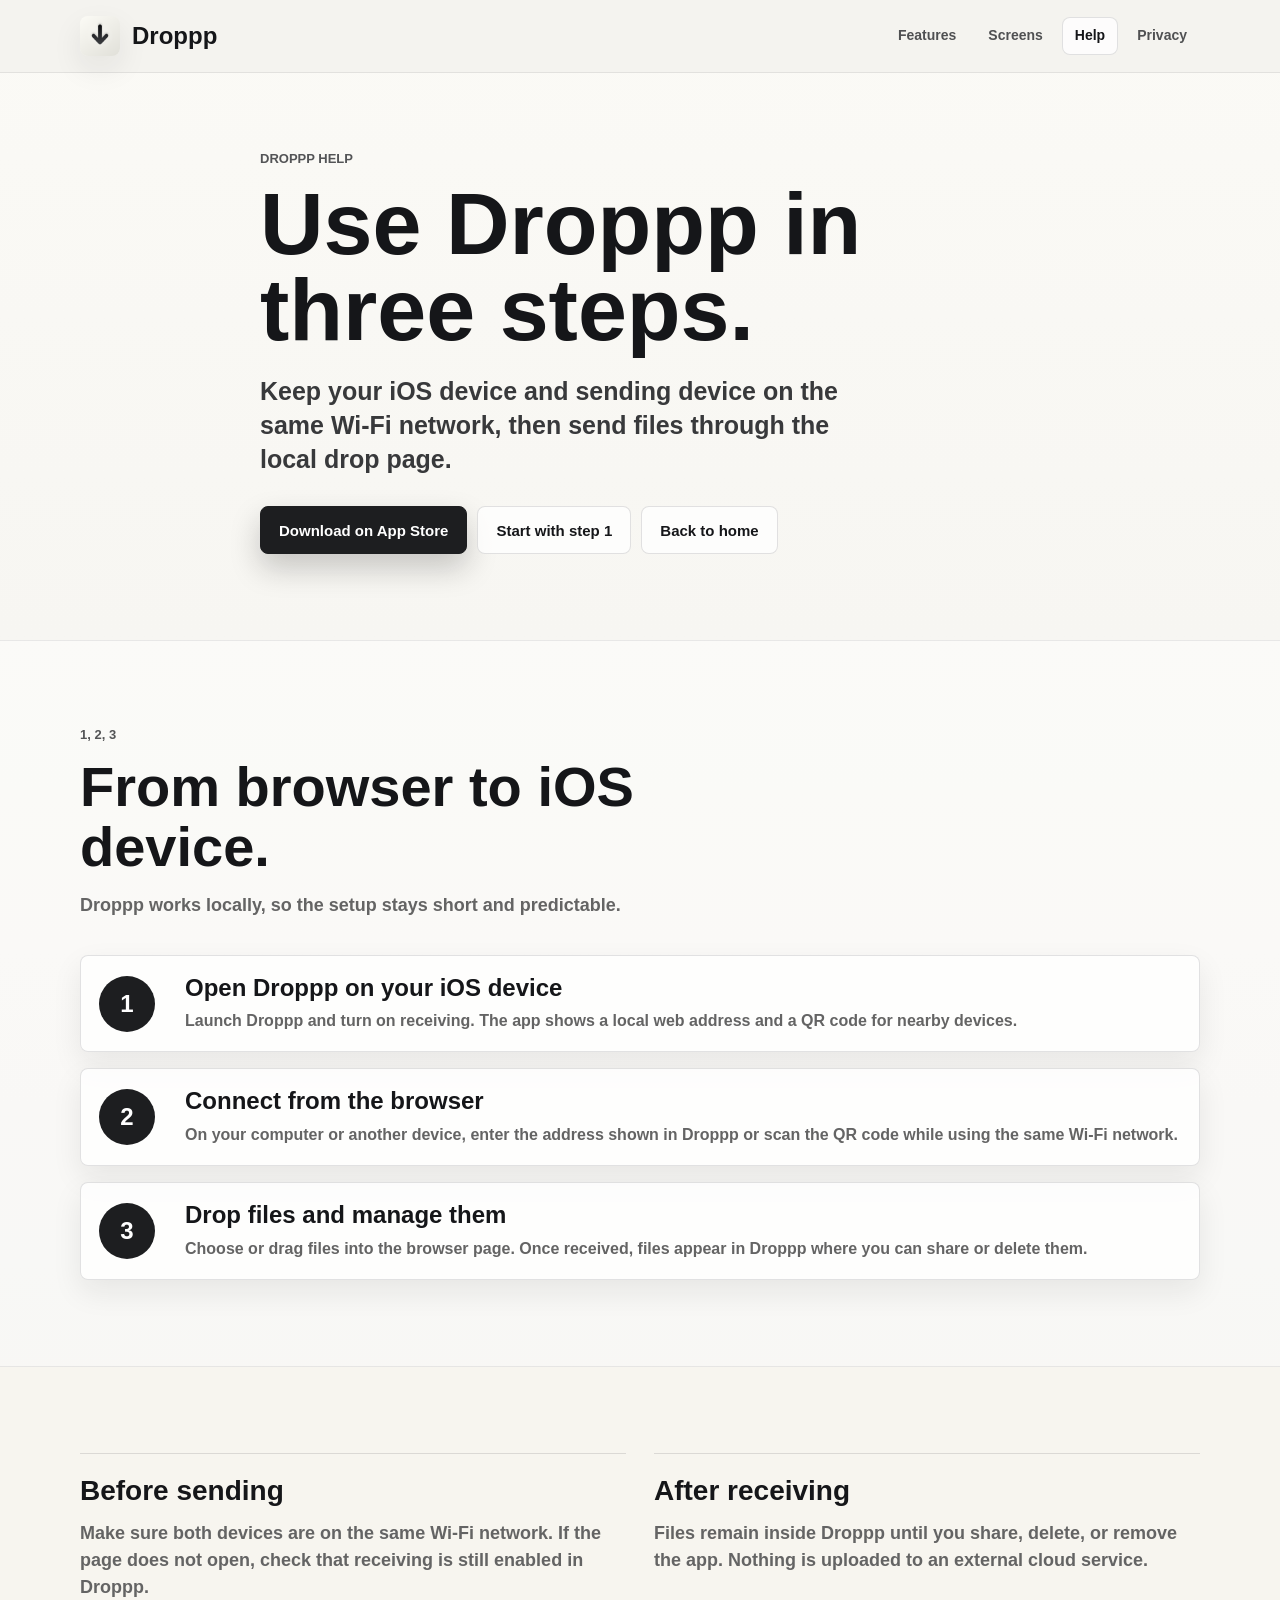
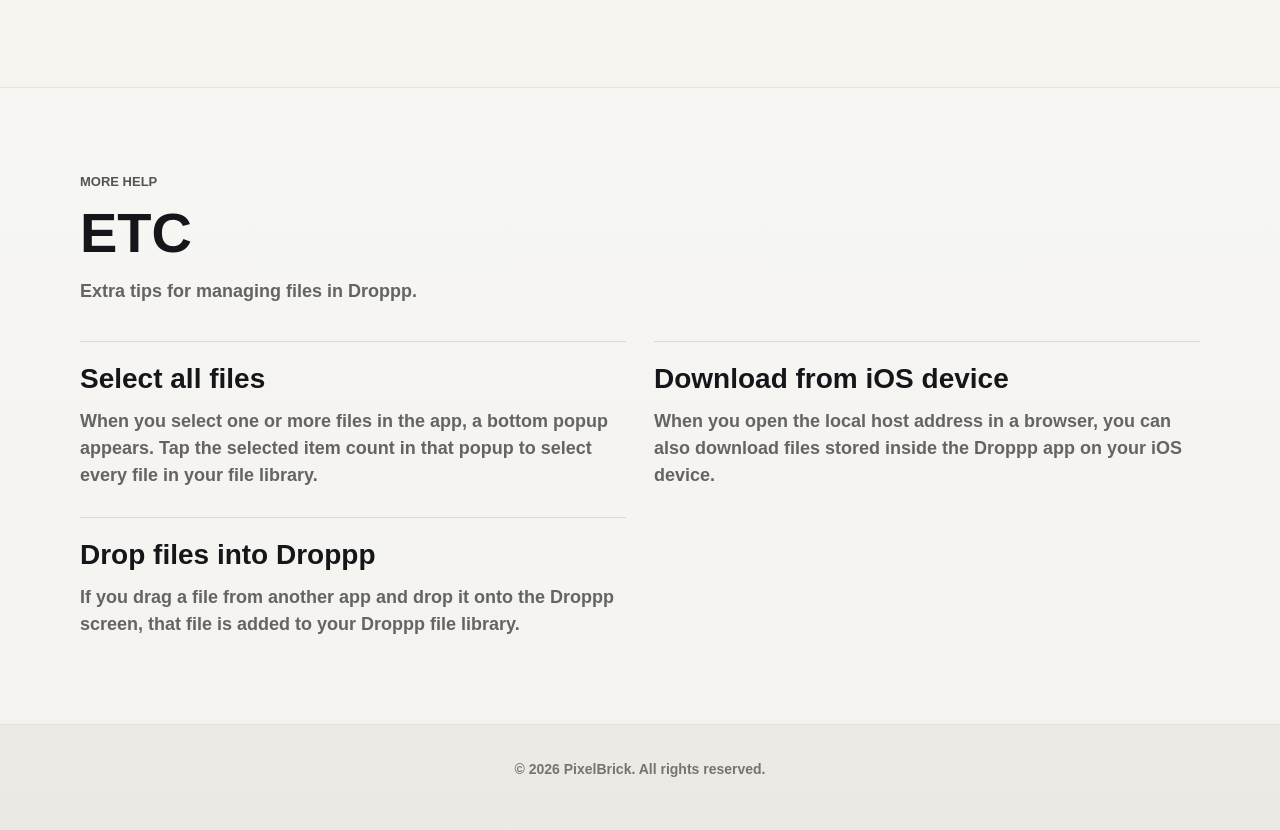
==== help.html @ 4c00733e "Add files via upload" ====
<!DOCTYPE html>
<html lang="en">
<head>
  <meta charset="UTF-8" />
  <meta name="viewport" content="width=device-width, initial-scale=1.0" />
  <title>Droppp Help - How It Works</title>
  <meta name="description" content="Learn how to use Droppp in three simple steps: open Droppp, connect on the same Wi-Fi, and drop files." />
  <link rel="icon" href="favicon.png" />
  <link rel="stylesheet" href="styles.css" />
</head>
<body>
  <header class="site-header">
    <nav class="container nav" aria-label="Primary navigation">
      <a class="brand" href="index.html" aria-label="Droppp home">
        <img src="app-icon.png" alt="" />
        <span>Droppp</span>
      </a>
      <button class="nav-toggle" type="button" aria-label="Toggle navigation" aria-expanded="false" aria-controls="primary-nav">
        <span></span>
        <span></span>
        <span></span>
      </button>
      <div class="navlinks" id="primary-nav">
        <a href="index.html#features">Features</a>
        <a href="index.html#screens">Screens</a>
        <a class="is-active" href="help.html">Help</a>
        <a href="privacy.html">Privacy</a>
      </div>
    </nav>
  </header>

  <main>
    <section class="help-hero section">
      <div class="container help-hero-grid">
        <div>
          <p class="kicker">Droppp help</p>
          <h1>Use Droppp in three steps.</h1>
          <p class="lead">Keep your iOS device and sending device on the same Wi-Fi network, then send files through the local drop page.</p>
          <div class="button-row">
            <a class="button button-primary" href="https://apps.apple.com/app/id6773982595" target="_blank" rel="noopener">Download on App Store</a>
            <a class="button button-secondary" href="#steps">Start with step 1</a>
            <a class="button button-secondary" href="index.html">Back to home</a>
          </div>
        </div>
      </div>
    </section>

    <section id="steps" class="section section-tint">
      <div class="container">
        <div class="section-header">
          <p class="eyebrow">1, 2, 3</p>
          <h2>From browser to iOS device.</h2>
          <p>Droppp works locally, so the setup stays short and predictable.</p>
        </div>

        <div class="step-grid">
          <article class="step-card">
            <div class="step-number">1</div>
            <div class="step-copy">
              <h3>Open Droppp on your iOS device</h3>
              <p>Launch Droppp and turn on receiving. The app shows a local web address and a QR code for nearby devices.</p>
            </div>
          </article>

          <article class="step-card">
            <div class="step-number">2</div>
            <div class="step-copy">
              <h3>Connect from the browser</h3>
              <p>On your computer or another device, enter the address shown in Droppp or scan the QR code while using the same Wi-Fi network.</p>
            </div>
          </article>

          <article class="step-card">
            <div class="step-number">3</div>
            <div class="step-copy">
              <h3>Drop files and manage them</h3>
              <p>Choose or drag files into the browser page. Once received, files appear in Droppp where you can share or delete them.</p>
            </div>
          </article>
        </div>
      </div>
    </section>

    <section class="section help-notes">
      <div class="container notes-grid">
        <article>
          <h2>Before sending</h2>
          <p>Make sure both devices are on the same Wi-Fi network. If the page does not open, check that receiving is still enabled in Droppp.</p>
        </article>
        <article>
          <h2>After receiving</h2>
          <p>Files remain inside Droppp until you share, delete, or remove the app. Nothing is uploaded to an external cloud service.</p>
        </article>
      </div>
    </section>

    <section class="section section-tint">
      <div class="container">
        <div class="section-header">
          <p class="eyebrow">More help</p>
          <h2>ETC</h2>
          <p>Extra tips for managing files in Droppp.</p>
        </div>

        <div class="notes-grid">
          <article>
            <h2>Select all files</h2>
            <p>When you select one or more files in the app, a bottom popup appears. Tap the selected item count in that popup to select every file in your file library.</p>
          </article>
          <article>
            <h2>Download from iOS device</h2>
            <p>When you open the local host address in a browser, you can also download files stored inside the Droppp app on your iOS device.</p>
          </article>
          <article>
            <h2>Drop files into Droppp</h2>
            <p>If you drag a file from another app and drop it onto the Droppp screen, that file is added to your Droppp file library.</p>
          </article>
        </div>
      </div>
    </section>
  </main>

  <footer class="site-footer">
    <div class="container">
      &copy; 2026 PixelBrick. All rights reserved.
    </div>
  </footer>
  <script src="nav.js"></script>
</body>
</html>
---- styles.css ----
:root {
  --bg: #f3f2ee;
  --bg-deep: #ebe9e3;
  --ink: #151619;
  --muted: #646464;
  --soft: #ddd9cf;
  --surface: rgba(255, 255, 255, .78);
  --surface-strong: #fffefa;
  --line: rgba(21, 22, 25, .12);
  --shadow: 0 20px 54px rgba(21, 22, 25, .12);
  --shadow-soft: 0 12px 30px rgba(21, 22, 25, .08);
  --dark: #1d1e20;
}

* {
  box-sizing: border-box;
}

html {
  scroll-behavior: smooth;
  -webkit-text-size-adjust: 100%;
}

body {
  margin: 0;
  color: var(--ink);
  background: linear-gradient(180deg, #fbfaf6 0%, var(--bg) 52%, var(--bg-deep) 100%);
  font-family: -apple-system, BlinkMacSystemFont, "SF Pro Display", "Segoe UI", sans-serif;
  line-height: 1.5;
  letter-spacing: 0;
  overflow-x: hidden;
}

img {
  max-width: 100%;
}

a {
  color: inherit;
  text-decoration: none;
}

h1,
h2,
h3,
p,
a {
  overflow-wrap: break-word;
  letter-spacing: 0;
}

.container {
  width: min(1120px, calc(100% - 40px));
  margin: 0 auto;
}

.site-header {
  position: sticky;
  top: 0;
  z-index: 20;
  border-bottom: 1px solid rgba(21, 22, 25, .08);
  background: rgba(243, 242, 238, .92);
  backdrop-filter: blur(18px);
}

.nav {
  display: flex;
  min-height: 72px;
  align-items: center;
  justify-content: space-between;
  flex-wrap: wrap;
  gap: 16px;
  padding: 12px 0;
}

.brand {
  display: inline-flex;
  align-items: center;
  gap: 12px;
  flex: 0 0 auto;
  font-size: 24px;
  font-weight: 900;
  line-height: 1;
  white-space: nowrap;
}

.brand img {
  width: 40px;
  height: 40px;
  border-radius: 8px;
  box-shadow: var(--shadow-soft);
}

.navlinks {
  display: flex;
  flex-wrap: wrap;
  justify-content: flex-end;
  gap: 6px;
}

.nav-toggle {
  display: none;
  width: 42px;
  height: 42px;
  align-items: center;
  justify-content: center;
  flex-direction: column;
  gap: 5px;
  border: 1px solid var(--line);
  border-radius: 8px;
  background: rgba(255, 255, 255, .82);
  color: var(--ink);
  cursor: pointer;
}

.nav-toggle span {
  display: block;
  width: 18px;
  height: 2px;
  border-radius: 999px;
  background: currentColor;
}

.navlinks a {
  display: inline-flex;
  min-height: 38px;
  align-items: center;
  justify-content: center;
  border: 1px solid transparent;
  border-radius: 8px;
  padding: 0 12px;
  color: #4f5052;
  font-size: 14px;
  font-weight: 750;
  line-height: 1.1;
}

.navlinks a:hover,
.navlinks a:focus-visible,
.navlinks a.is-active {
  border-color: var(--line);
  background: rgba(255, 255, 255, .82);
  color: var(--ink);
  outline: none;
}

.hero-panel {
  position: relative;
  overflow: hidden;
  border-bottom: 1px solid rgba(21, 22, 25, .08);
  background: #f7f5ef;
}

.hero-grid {
  display: grid;
  grid-template-columns: minmax(0, .98fr) minmax(320px, 1.02fr);
  min-height: min(760px, calc(100svh - 72px));
  align-items: center;
  gap: 52px;
  padding: 76px 0 88px;
}

.hero-media {
  margin: 0;
  overflow: hidden;
  border-radius: 24px;
}

.hero-media img {
  display: block;
  width: auto;
  max-width: 100%;
  height: auto;
  max-height: min(620px, 72svh);
  border-radius: 24px;
  object-fit: contain;
}

.hero-content {
  width: 100%;
}

.kicker,
.eyebrow {
  margin: 0 0 14px;
  color: #535456;
  font-size: 13px;
  font-weight: 850;
  line-height: 1.2;
  text-transform: uppercase;
}

.hero-content h1,
.page-title h1,
.help-hero h1 {
  margin: 0;
  font-size: clamp(46px, 7vw, 88px);
  font-weight: 900;
  line-height: .98;
}

.lead {
  max-width: 600px;
  margin: 22px 0 0;
  color: #38393b;
  font-size: clamp(19px, 2.2vw, 25px);
  font-weight: 650;
  line-height: 1.35;
}

.button-row {
  display: flex;
  flex-wrap: wrap;
  align-items: center;
  gap: 10px;
  margin-top: 30px;
}

.button {
  display: inline-flex;
  min-height: 48px;
  max-width: 100%;
  align-items: center;
  justify-content: center;
  border: 1px solid var(--line);
  border-radius: 8px;
  padding: 12px 18px;
  font-size: 15px;
  font-weight: 850;
  line-height: 1.15;
  text-align: center;
  transition: transform .16s ease, box-shadow .16s ease, background .16s ease;
}

.button:hover,
.button:focus-visible {
  transform: translateY(-1px);
  outline: none;
}

.button-primary {
  border-color: var(--dark);
  background: var(--dark);
  color: #fff;
  box-shadow: 0 14px 30px rgba(21, 22, 25, .22);
}

.button-secondary {
  background: rgba(255, 255, 255, .74);
  color: var(--ink);
}

.button-light {
  border-color: #fff;
  background: #fff;
  color: var(--ink);
}

.button-dark-outline {
  border-color: rgba(255, 255, 255, .28);
  background: transparent;
  color: #fff;
}

.section {
  padding: 86px 0;
}

.section-tint {
  border-top: 1px solid rgba(21, 22, 25, .08);
  border-bottom: 1px solid rgba(21, 22, 25, .08);
  background: rgba(255, 255, 255, .42);
}

.section-header {
  max-width: 720px;
  margin: 0 0 36px;
}

.section-header h2,
.cta-content h2,
.notes-grid h2,
.legal-copy h2 {
  margin: 0;
  font-weight: 900;
  line-height: 1.08;
}

.section-header h2,
.cta-content h2 {
  font-size: clamp(32px, 5vw, 56px);
}

.section-header p:not(.eyebrow),
.cta-content p,
.notes-grid p {
  margin: 14px 0 0;
  color: var(--muted);
  font-size: 18px;
  font-weight: 560;
  line-height: 1.5;
}

.feature-grid {
  display: grid;
  grid-template-columns: repeat(3, minmax(0, 1fr));
  gap: 14px;
}

.feature-card {
  min-height: 222px;
  border: 1px solid var(--line);
  border-radius: 8px;
  padding: 24px;
  background: var(--surface);
  box-shadow: var(--shadow-soft);
}

.feature-mark {
  display: inline-flex;
  min-width: 42px;
  height: 36px;
  align-items: center;
  justify-content: center;
  border-radius: 8px;
  background: var(--dark);
  color: #fff;
  font-size: 13px;
  font-weight: 850;
}

.feature-card h3 {
  margin: 22px 0 8px;
  font-size: 22px;
  font-weight: 880;
  line-height: 1.16;
}

.feature-card p {
  margin: 0;
  color: var(--muted);
  font-size: 16px;
  font-weight: 560;
}

.screen-grid {
  display: grid;
  grid-template-columns: minmax(0, 1.12fr) minmax(240px, .88fr);
  gap: 14px;
}

.screen-frame {
  display: flex;
  min-height: 0;
  margin: 0;
  overflow: hidden;
  border: 1px solid var(--line);
  border-radius: 8px;
  background: var(--surface-strong);
  box-shadow: var(--shadow-soft);
}

.screen-frame-large {
  grid-row: span 2;
}

.screen-frame img {
  display: block;
  width: 100%;
  height: auto;
  max-height: 440px;
  object-fit: contain;
  background: var(--surface-strong);
}

.screen-frame-large img {
  max-height: 900px;
}

.cta-band {
  background: var(--dark);
  color: #fff;
}

.cta-content {
  display: grid;
  grid-template-columns: minmax(0, 1fr) auto;
  align-items: center;
  gap: 28px;
}

.cta-content .eyebrow,
.cta-content p {
  color: rgba(255, 255, 255, .72);
}

.cta-content p {
  max-width: 680px;
}

.cta-actions {
  justify-content: flex-end;
  margin-top: 0;
}

.site-footer {
  padding: 34px 0 50px;
  color: #747474;
  font-size: 14px;
  font-weight: 700;
  text-align: center;
}

.page-main {
  padding-bottom: 78px;
}

.page-title {
  padding: 72px 0 28px;
}

.page-title h1 {
  max-width: 800px;
}

.page-title p:not(.kicker) {
  max-width: 680px;
  margin: 18px 0 0;
  color: var(--muted);
  font-size: 19px;
  font-weight: 650;
}

.legal-copy {
  width: min(860px, calc(100% - 40px));
  border: 1px solid var(--line);
  border-radius: 8px;
  padding: 42px;
  background: var(--surface);
  box-shadow: var(--shadow-soft);
}

.legal-copy h2 {
  margin-top: 34px;
  font-size: 24px;
}

.legal-copy h2:first-of-type {
  margin-top: 26px;
}

.legal-copy p {
  margin: 0 0 14px;
  color: #444548;
  font-size: 16px;
  font-weight: 520;
}

.legal-copy a {
  font-weight: 850;
  text-decoration: underline;
  text-underline-offset: 3px;
}

.help-hero {
  padding-top: 78px;
}

.help-hero-grid {
  max-width: 760px;
}

.step-grid {
  display: grid;
  gap: 16px;
}

.step-card {
  display: grid;
  grid-template-columns: 64px minmax(0, 1fr);
  align-items: center;
  gap: 22px;
  border: 1px solid var(--line);
  border-radius: 8px;
  padding: 18px;
  background: var(--surface);
  box-shadow: var(--shadow-soft);
}

.step-number {
  display: inline-flex;
  width: 56px;
  height: 56px;
  align-items: center;
  justify-content: center;
  border-radius: 50%;
  background: var(--dark);
  color: #fff;
  font-size: 24px;
  font-weight: 900;
  line-height: 1;
}

.step-copy h3 {
  margin: 0 0 8px;
  font-size: 24px;
  font-weight: 900;
  line-height: 1.15;
}

.step-copy p {
  margin: 0;
  color: var(--muted);
  font-size: 16px;
  font-weight: 560;
}

.help-notes {
  background: #f7f5ef;
}

.notes-grid {
  display: grid;
  grid-template-columns: repeat(2, minmax(0, 1fr));
  gap: 28px;
}

.notes-grid article {
  border-top: 1px solid var(--line);
  padding-top: 22px;
}

.notes-grid h2 {
  font-size: 28px;
}

@media (max-width: 960px) {
  .hero-grid {
    grid-template-columns: 1fr;
    min-height: auto;
    gap: 32px;
    padding: 58px 0 70px;
  }

  .hero-media img {
    max-height: min(560px, 70svh);
  }

  .feature-grid {
    grid-template-columns: 1fr;
  }

  .screen-grid {
    grid-template-columns: repeat(2, minmax(0, 1fr));
  }

  .screen-frame-large {
    grid-column: 1 / -1;
    grid-row: auto;
  }

  .screen-frame-large img {
    max-height: 760px;
  }

  .cta-content {
    grid-template-columns: 1fr;
  }

  .cta-actions {
    justify-content: flex-start;
  }

  .notes-grid {
    grid-template-columns: 1fr;
  }
}

@media (max-width: 760px) {
  .container {
    width: min(1120px, calc(100% - 28px));
  }

  .nav {
    min-height: 0;
    align-items: center;
    padding: 10px 0 12px;
  }

  .brand {
    font-size: 22px;
  }

  .brand img {
    width: 36px;
    height: 36px;
  }

  .navlinks {
    display: none;
    width: 100%;
    flex-direction: column;
    justify-content: flex-start;
    gap: 8px;
    padding: 8px 0 2px;
  }

  .nav.is-open .navlinks {
    display: flex;
  }

  .nav-toggle {
    display: inline-flex;
  }

  .navlinks a {
    min-height: 36px;
    width: 100%;
    padding: 0 12px;
    font-size: 13px;
  }

  .hero-panel {
    min-height: auto;
  }

  .hero-media img {
    width: auto;
    max-height: min(520px, 68svh);
  }

  .hero-content {
    padding: 0;
  }

  .section {
    padding: 64px 0;
  }

  .section-header {
    margin-bottom: 28px;
  }

  .section-header p:not(.eyebrow),
  .cta-content p,
  .notes-grid p {
    font-size: 16px;
  }

  .help-hero {
    padding-top: 58px;
  }

  .legal-copy {
    width: min(100% - 28px, 860px);
    padding: 30px 22px;
  }
}

@media (max-width: 560px) {
  .container {
    width: min(360px, calc(100% - 28px));
    margin-left: 14px;
    margin-right: 14px;
  }

  .hero-content h1,
  .page-title h1,
  .help-hero h1 {
    font-size: 38px;
  }

  .lead {
    font-size: 17px;
  }

  .button-row {
    width: 100%;
  }

  .button {
    width: 100%;
    flex: 1 1 100%;
  }

  .screen-grid {
    grid-template-columns: 1fr;
  }

  .screen-frame img,
  .screen-frame-large img {
    max-height: 560px;
  }

  .step-card {
    grid-template-columns: 48px minmax(0, 1fr);
    gap: 14px;
    padding: 14px;
  }

  .step-number {
    width: 44px;
    height: 44px;
    font-size: 20px;
  }

  .step-copy h3 {
    font-size: 21px;
  }

  .page-title {
    padding-top: 56px;
  }
}

@media (max-width: 420px) {
  .navlinks a {
    flex: 0 0 auto;
    min-width: 0;
  }

  .hero-content h1,
  .page-title h1,
  .help-hero h1 {
    font-size: 38px;
  }
}
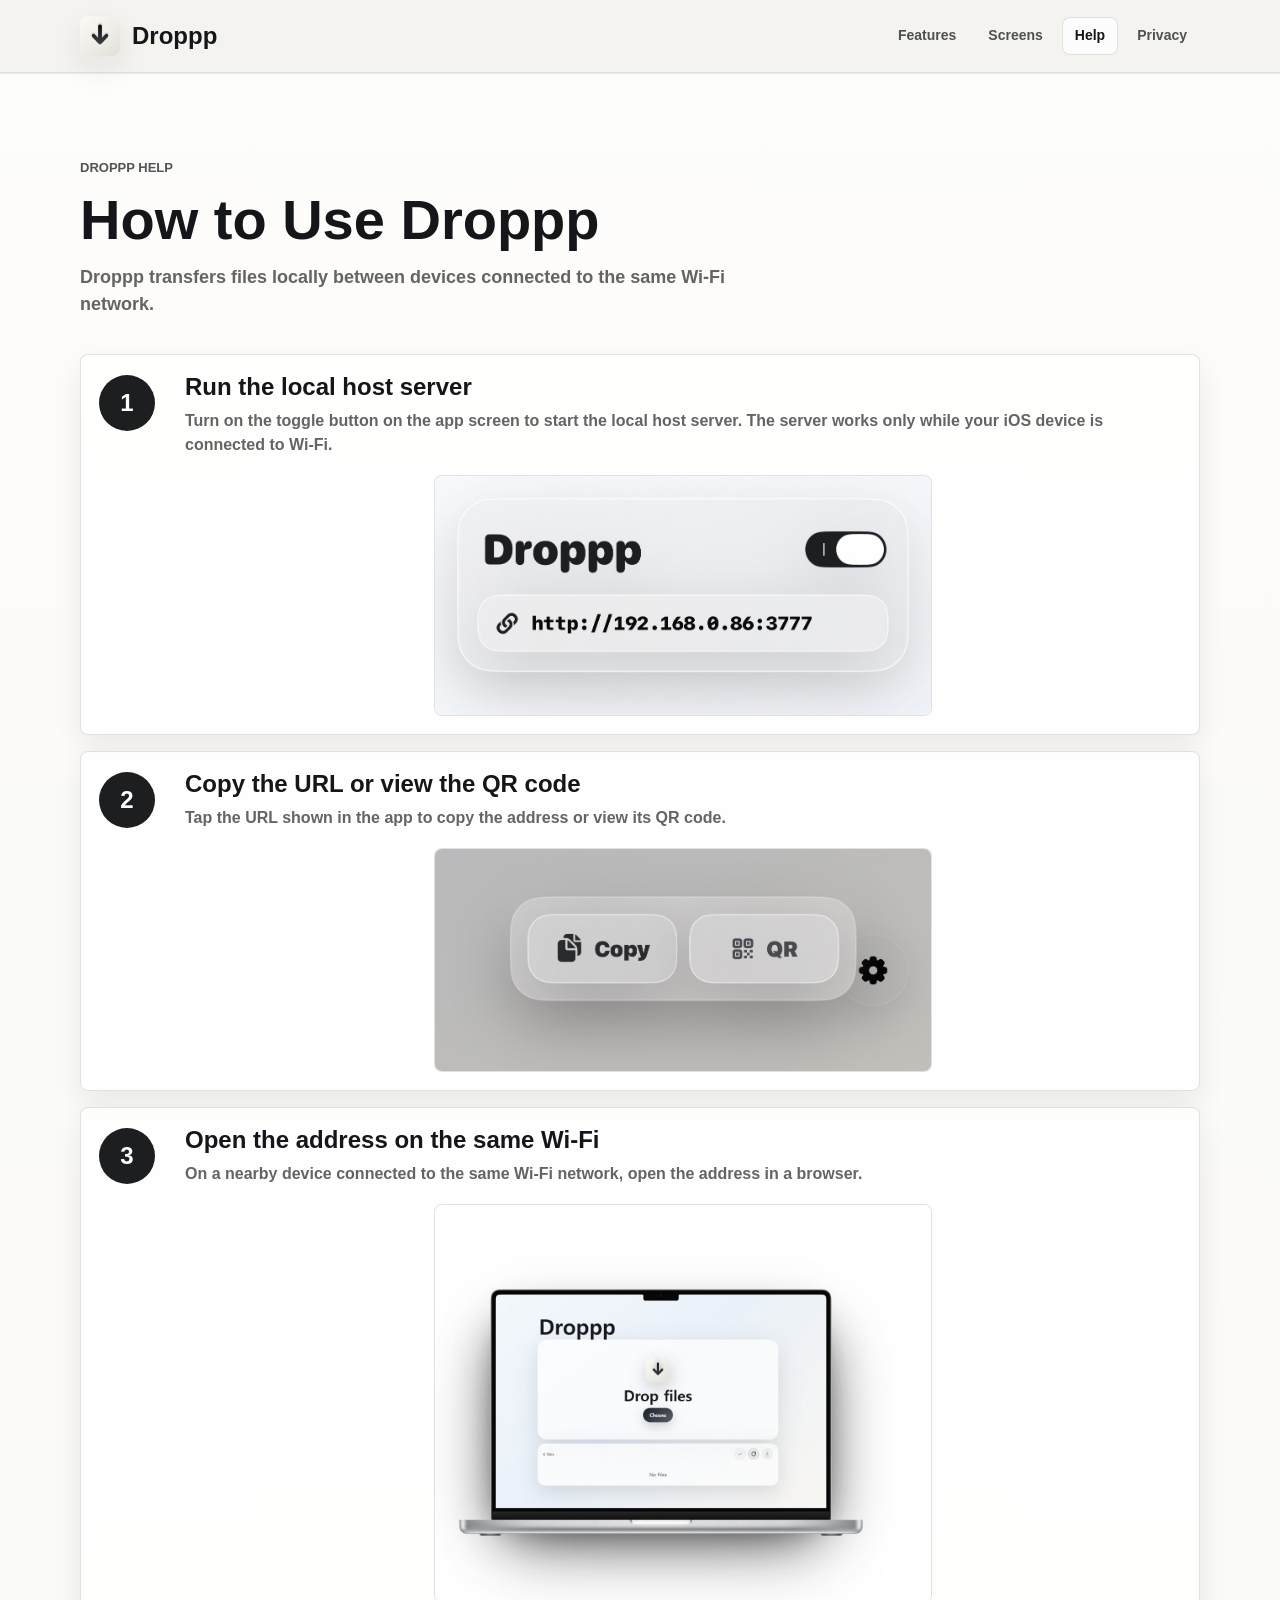
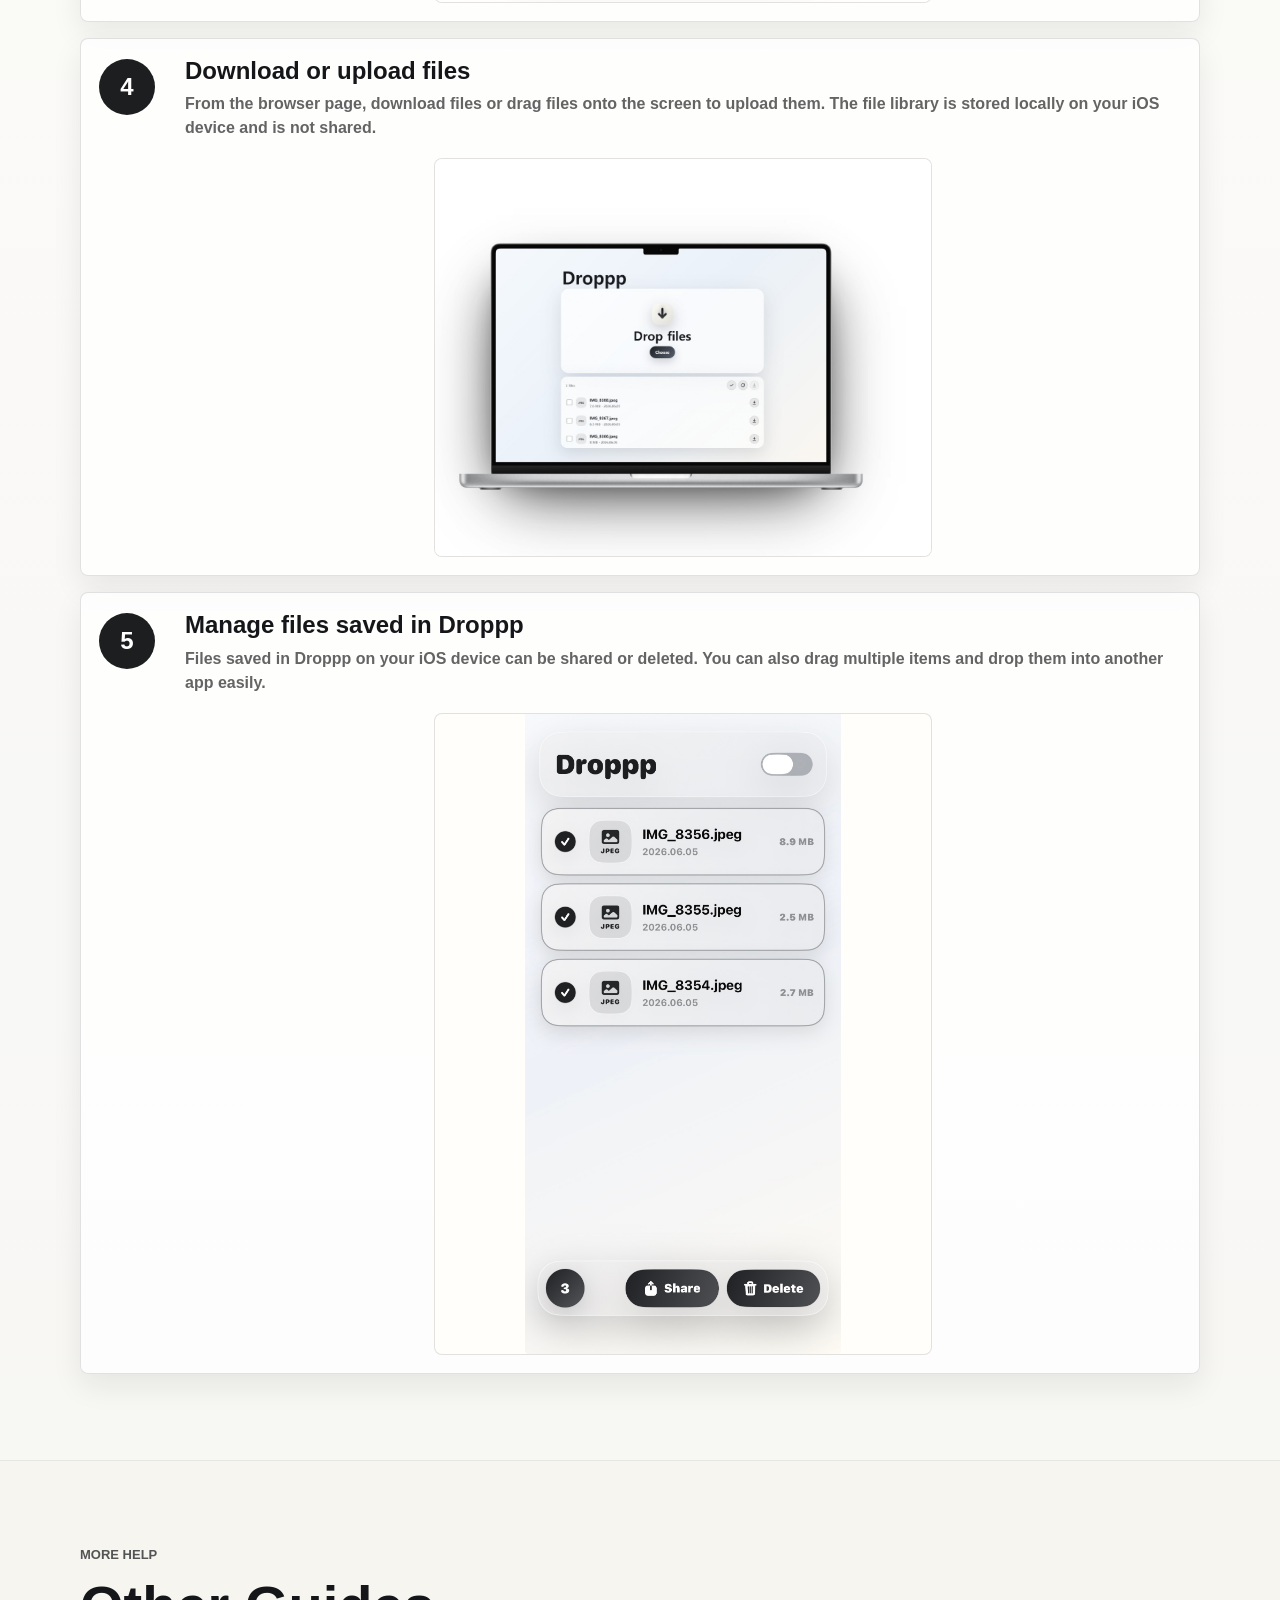
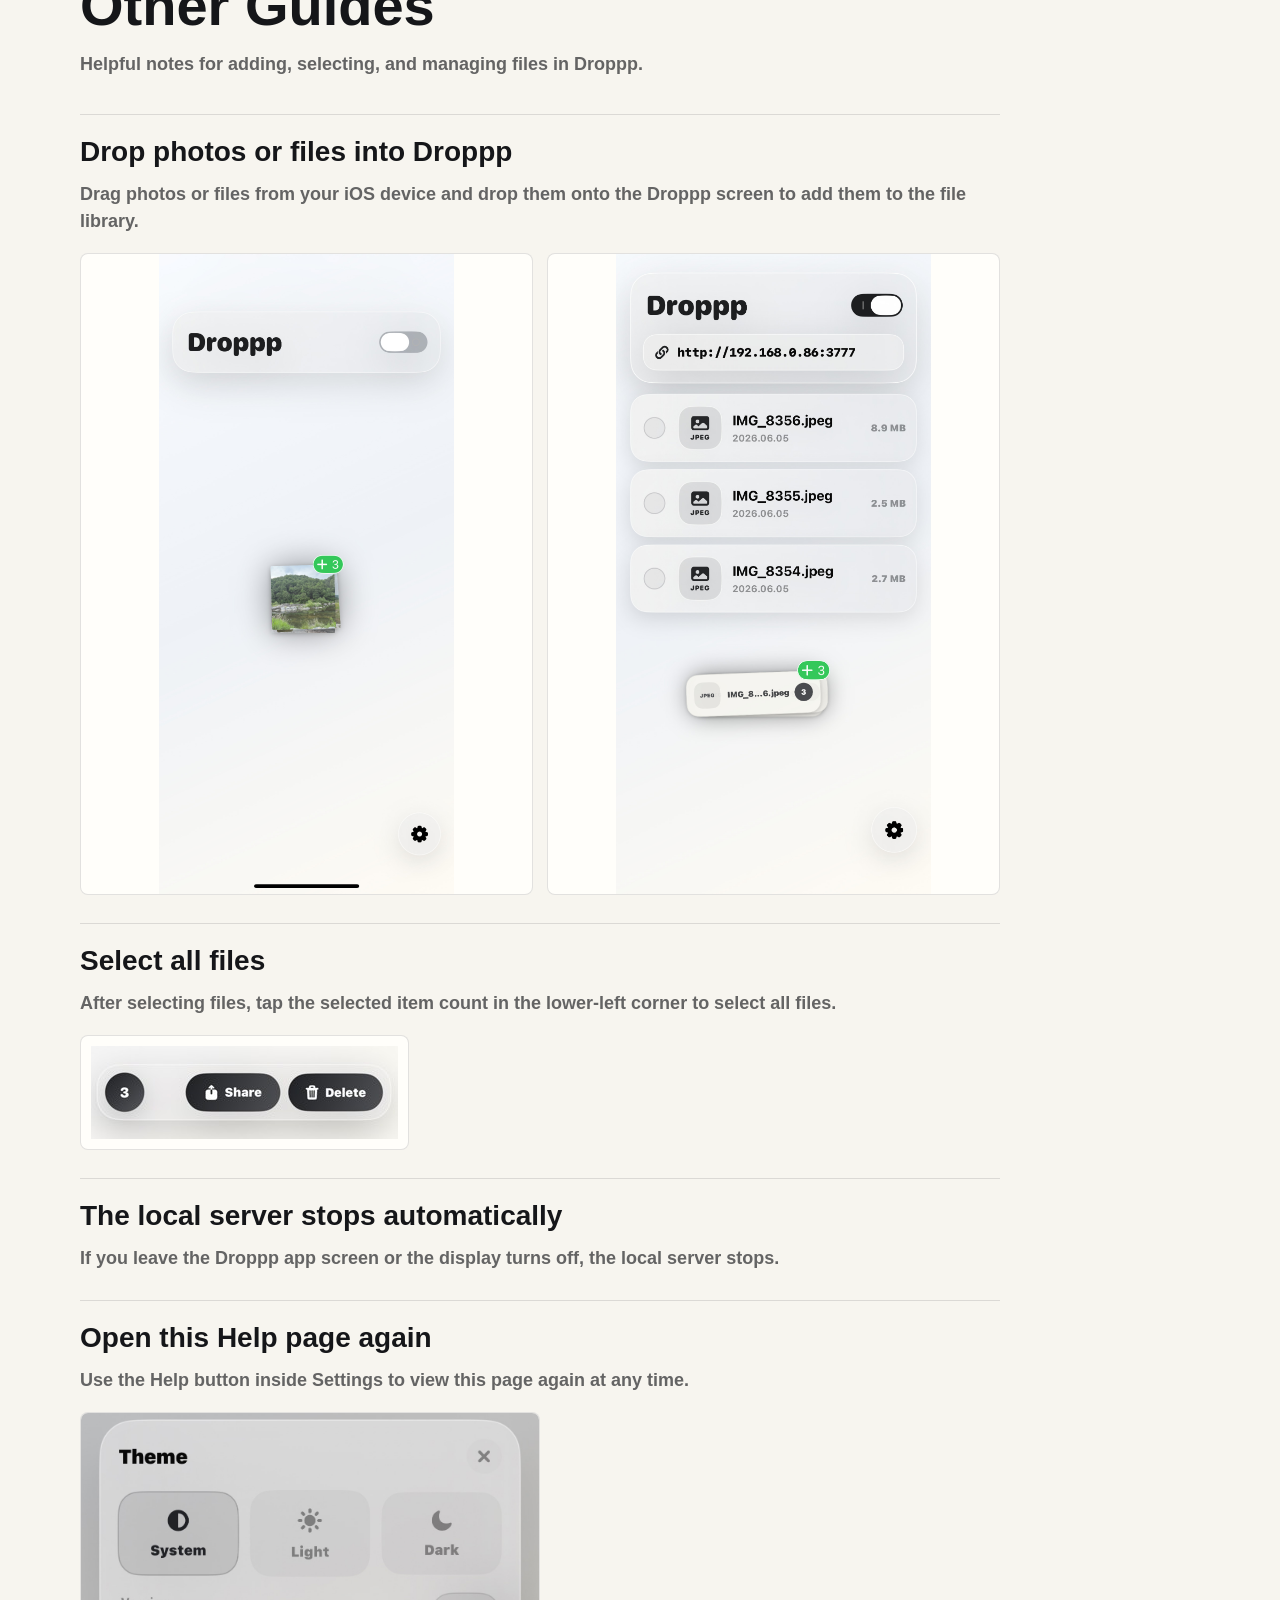
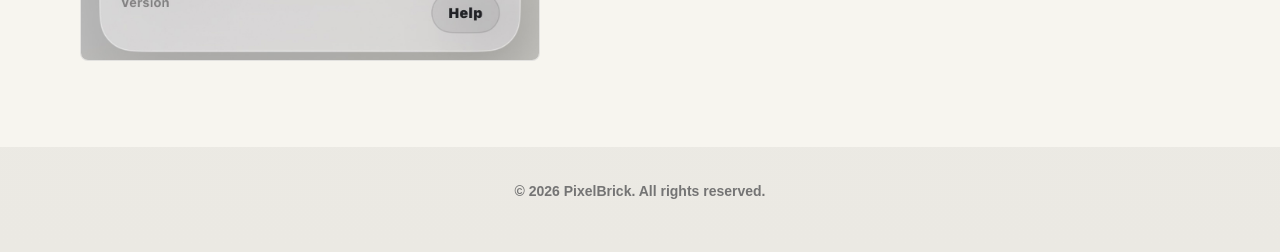
==== commit 8221c293: "Add files via upload" ====
--- a/help.html
+++ b/help.html
@@ -3,10 +3,10 @@
 <head>
   <meta charset="UTF-8" />
   <meta name="viewport" content="width=device-width, initial-scale=1.0" />
-  <title>Droppp Help - How It Works</title>
-  <meta name="description" content="Learn how to use Droppp in three simple steps: open Droppp, connect on the same Wi-Fi, and drop files." />
+  <title>Droppp Help - How to Use</title>
+  <meta name="description" content="Learn how to run Droppp's local host server, open the local URL from another device, and upload or download files over the same Wi-Fi network." />
   <link rel="icon" href="favicon.png" />
-  <link rel="stylesheet" href="styles.css" />
+  <link rel="stylesheet" href="styles.css?v=help-images-3" />
 </head>
 <body>
   <header class="site-header">
@@ -30,51 +30,67 @@
   </header>
 
   <main>
-    <section class="help-hero section">
-      <div class="container help-hero-grid">
-        <div>
-          <p class="kicker">Droppp help</p>
-          <h1>Use Droppp in three steps.</h1>
-          <p class="lead">Keep your iOS device and sending device on the same Wi-Fi network, then send files through the local drop page.</p>
-          <div class="button-row">
-            <a class="button button-primary" href="https://apps.apple.com/app/id6773982595" target="_blank" rel="noopener">Download on App Store</a>
-            <a class="button button-secondary" href="#steps">Start with step 1</a>
-            <a class="button button-secondary" href="index.html">Back to home</a>
-          </div>
-        </div>
-      </div>
-    </section>
-
     <section id="steps" class="section section-tint">
       <div class="container">
         <div class="section-header">
-          <p class="eyebrow">1, 2, 3</p>
-          <h2>From browser to iOS device.</h2>
-          <p>Droppp works locally, so the setup stays short and predictable.</p>
+          <p class="eyebrow">Droppp help</p>
+          <h2>How to Use Droppp</h2>
+          <p>Droppp transfers files locally between devices connected to the same Wi-Fi network.</p>
         </div>
 
         <div class="step-grid">
           <article class="step-card">
             <div class="step-number">1</div>
             <div class="step-copy">
-              <h3>Open Droppp on your iOS device</h3>
-              <p>Launch Droppp and turn on receiving. The app shows a local web address and a QR code for nearby devices.</p>
+              <h3>Run the local host server</h3>
+              <p>Turn on the toggle button on the app screen to start the local host server. The server works only while your iOS device is connected to Wi-Fi.</p>
+              <figure class="step-media">
+                <img src="help1.jpg" alt="Droppp toggle button for starting the local host server" />
+              </figure>
             </div>
           </article>
 
           <article class="step-card">
             <div class="step-number">2</div>
             <div class="step-copy">
-              <h3>Connect from the browser</h3>
-              <p>On your computer or another device, enter the address shown in Droppp or scan the QR code while using the same Wi-Fi network.</p>
+              <h3>Copy the URL or view the QR code</h3>
+              <p>Tap the URL shown in the app to copy the address or view its QR code.</p>
+              <figure class="step-media">
+                <img src="help2.jpg" alt="Droppp local URL and QR code options" />
+              </figure>
             </div>
           </article>
 
           <article class="step-card">
             <div class="step-number">3</div>
             <div class="step-copy">
-              <h3>Drop files and manage them</h3>
-              <p>Choose or drag files into the browser page. Once received, files appear in Droppp where you can share or delete them.</p>
+              <h3>Open the address on the same Wi-Fi</h3>
+              <p>On a nearby device connected to the same Wi-Fi network, open the address in a browser.</p>
+              <figure class="step-media">
+                <img src="help3.jpg" alt="Droppp local web page opened in a browser" />
+              </figure>
+            </div>
+          </article>
+
+          <article class="step-card">
+            <div class="step-number">4</div>
+            <div class="step-copy">
+              <h3>Download or upload files</h3>
+              <p>From the browser page, download files or drag files onto the screen to upload them. The file library is stored locally on your iOS device and is not shared.</p>
+              <figure class="step-media">
+                <img src="help4.jpg" alt="Droppp browser page for downloading and uploading files" />
+              </figure>
+            </div>
+          </article>
+
+          <article class="step-card">
+            <div class="step-number">5</div>
+            <div class="step-copy">
+              <h3>Manage files saved in Droppp</h3>
+              <p>Files saved in Droppp on your iOS device can be shared or deleted. You can also drag multiple items and drop them into another app easily.</p>
+              <figure class="step-media step-media-tall">
+                <img src="help5.jpg" alt="Files saved in the Droppp app on an iOS device" />
+              </figure>
             </div>
           </article>
         </div>
@@ -82,38 +98,46 @@
     </section>
 
     <section class="section help-notes">
-      <div class="container notes-grid">
-        <article>
-          <h2>Before sending</h2>
-          <p>Make sure both devices are on the same Wi-Fi network. If the page does not open, check that receiving is still enabled in Droppp.</p>
-        </article>
-        <article>
-          <h2>After receiving</h2>
-          <p>Files remain inside Droppp until you share, delete, or remove the app. Nothing is uploaded to an external cloud service.</p>
-        </article>
-      </div>
-    </section>
-
-    <section class="section section-tint">
       <div class="container">
         <div class="section-header">
           <p class="eyebrow">More help</p>
-          <h2>ETC</h2>
-          <p>Extra tips for managing files in Droppp.</p>
+          <h2>Other Guides</h2>
+          <p>Helpful notes for adding, selecting, and managing files in Droppp.</p>
         </div>
 
         <div class="notes-grid">
           <article>
+            <h2>Drop photos or files into Droppp</h2>
+            <p>Drag photos or files from your iOS device and drop them onto the Droppp screen to add them to the file library.</p>
+            <div class="guide-image-row" aria-label="Dropping files into Droppp examples">
+              <figure class="guide-image">
+                <img src="etc1-1.jpg" alt="Dragging a photo or file toward Droppp" />
+              </figure>
+              <figure class="guide-image">
+                <img src="etc1-2.jpg" alt="Dropping a photo or file into the Droppp screen" />
+              </figure>
+            </div>
+          </article>
+
+          <article>
             <h2>Select all files</h2>
-            <p>When you select one or more files in the app, a bottom popup appears. Tap the selected item count in that popup to select every file in your file library.</p>
+            <p>After selecting files, tap the selected item count in the lower-left corner to select all files.</p>
+            <figure class="guide-image guide-image-compact">
+              <img src="etc2.jpg" alt="Selected item count control for selecting all files" />
+            </figure>
           </article>
+
           <article>
-            <h2>Download from iOS device</h2>
-            <p>When you open the local host address in a browser, you can also download files stored inside the Droppp app on your iOS device.</p>
+            <h2>The local server stops automatically</h2>
+            <p>If you leave the Droppp app screen or the display turns off, the local server stops.</p>
           </article>
+
           <article>
-            <h2>Drop files into Droppp</h2>
-            <p>If you drag a file from another app and drop it onto the Droppp screen, that file is added to your Droppp file library.</p>
+            <h2>Open this Help page again</h2>
+            <p>Use the Help button inside Settings to view this page again at any time.</p>
+            <figure class="guide-image guide-image-half">
+              <img src="etc4.jpg" alt="Help button inside Droppp Settings" />
+            </figure>
           </article>
         </div>
       </div>
--- a/styles.css
+++ b/styles.css
@@ -478,7 +478,7 @@
 .step-card {
   display: grid;
   grid-template-columns: 64px minmax(0, 1fr);
-  align-items: center;
+  align-items: start;
   gap: 22px;
   border: 1px solid var(--line);
   border-radius: 8px;
@@ -499,6 +499,7 @@
   font-size: 24px;
   font-weight: 900;
   line-height: 1;
+  margin-top: 2px;
 }
 
 .step-copy h3 {
@@ -515,14 +516,76 @@
   font-weight: 560;
 }
 
+.step-media,
+.guide-image {
+  display: flex;
+  align-items: center;
+  justify-content: center;
+  margin: 18px 0 0;
+  overflow: hidden;
+  border: 1px solid var(--line);
+  border-radius: 8px;
+  background: var(--surface-strong);
+}
+
+.step-media {
+  width: 50%;
+  margin-left: auto;
+  margin-right: auto;
+}
+
+.step-media img,
+.guide-image img {
+  display: block;
+  width: auto;
+  max-width: 100%;
+  height: auto;
+  max-height: 560px;
+  object-fit: contain;
+}
+
+.step-media-tall img,
+.guide-image img {
+  max-height: 640px;
+}
+
+.guide-image-row {
+  display: grid;
+  grid-template-columns: repeat(2, minmax(0, 1fr));
+  gap: 14px;
+  margin-top: 18px;
+}
+
+.guide-image-row .guide-image {
+  margin-top: 0;
+}
+
+.guide-image-compact {
+  width: fit-content;
+  max-width: 100%;
+  padding: 10px;
+}
+
+.guide-image-compact img {
+  width: min(360px, 100%);
+  max-height: 140px;
+}
+
+.guide-image-half {
+  width: 50%;
+  margin-left: 0;
+  margin-right: auto;
+}
+
 .help-notes {
   background: #f7f5ef;
 }
 
 .notes-grid {
   display: grid;
-  grid-template-columns: repeat(2, minmax(0, 1fr));
+  grid-template-columns: minmax(0, 1fr);
   gap: 28px;
+  max-width: 920px;
 }
 
 .notes-grid article {
@@ -693,7 +756,7 @@
   }
 
   .step-card {
-    grid-template-columns: 48px minmax(0, 1fr);
+    grid-template-columns: minmax(0, 1fr);
     gap: 14px;
     padding: 14px;
   }
@@ -708,6 +771,16 @@
     font-size: 21px;
   }
 
+  .step-media img,
+  .step-media-tall img,
+  .guide-image img {
+    max-height: 480px;
+  }
+
+  .guide-image-row {
+    grid-template-columns: minmax(0, 1fr);
+  }
+
   .page-title {
     padding-top: 56px;
   }
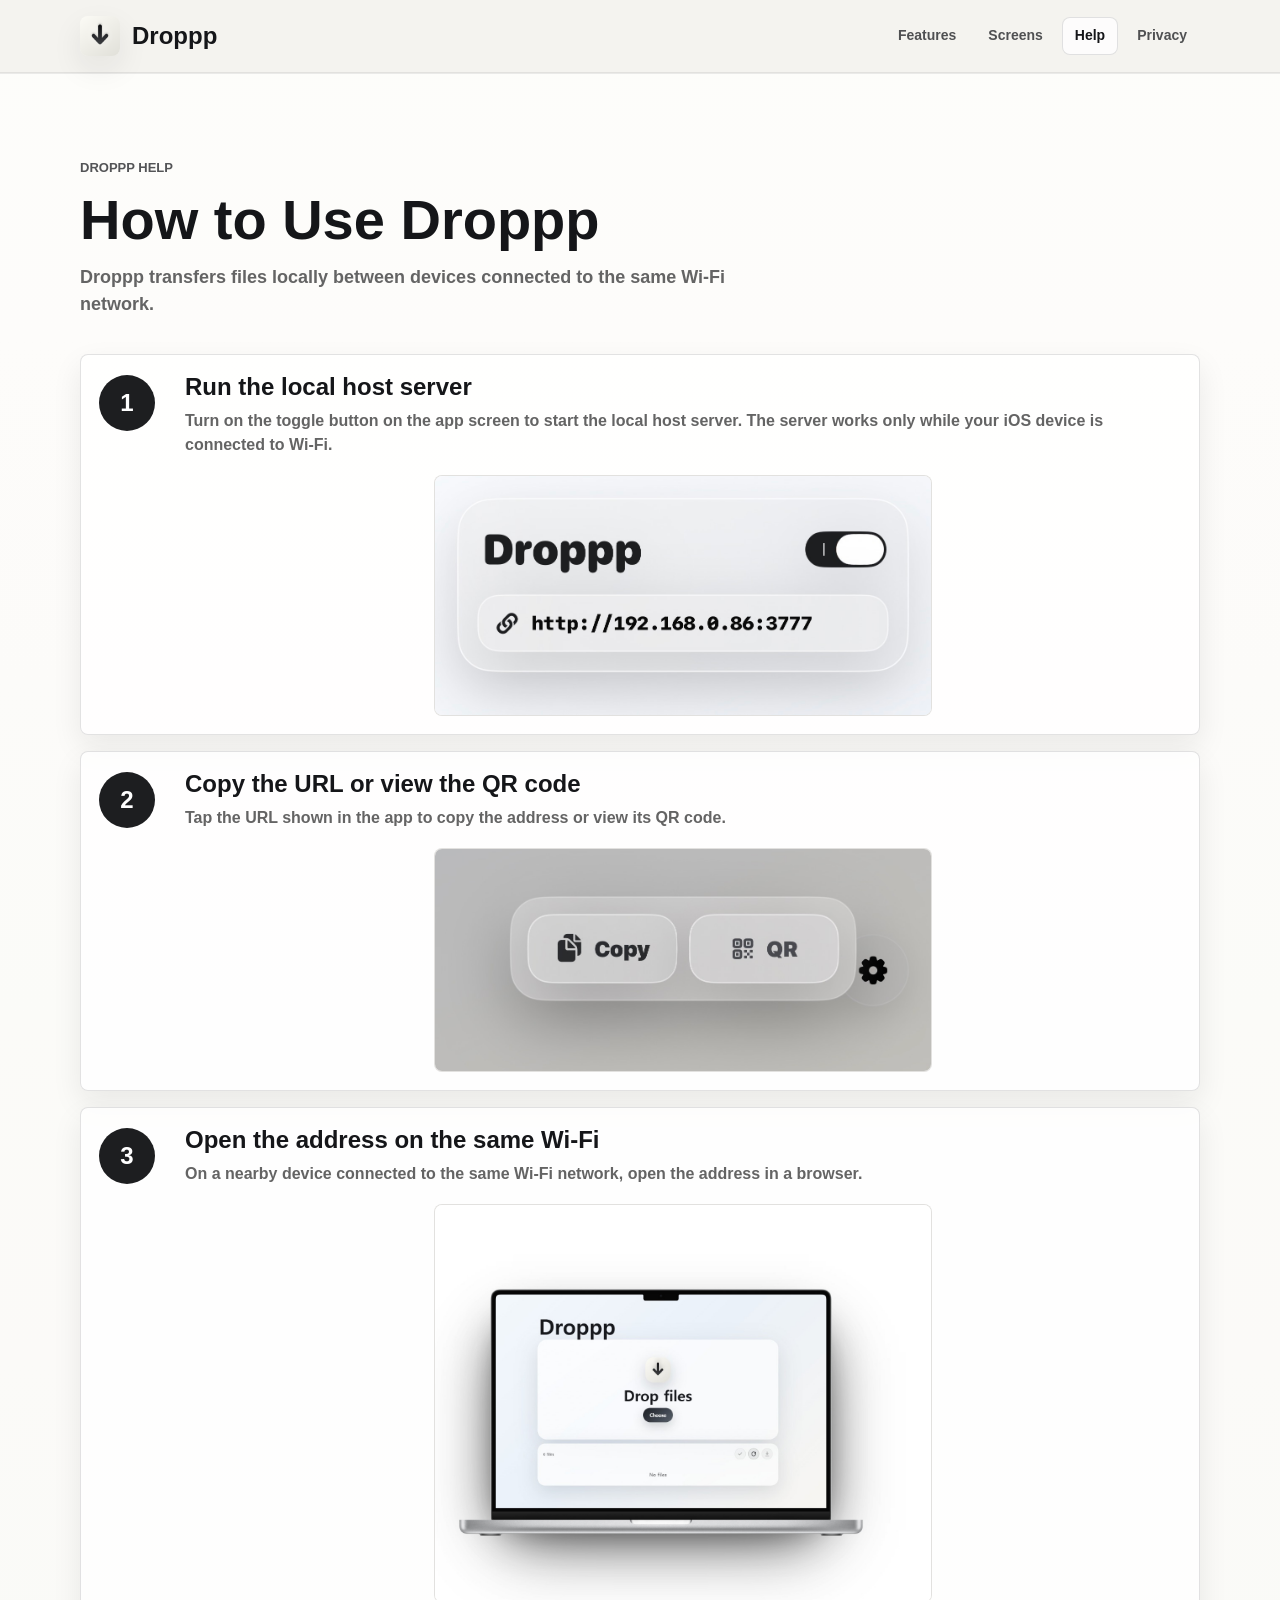
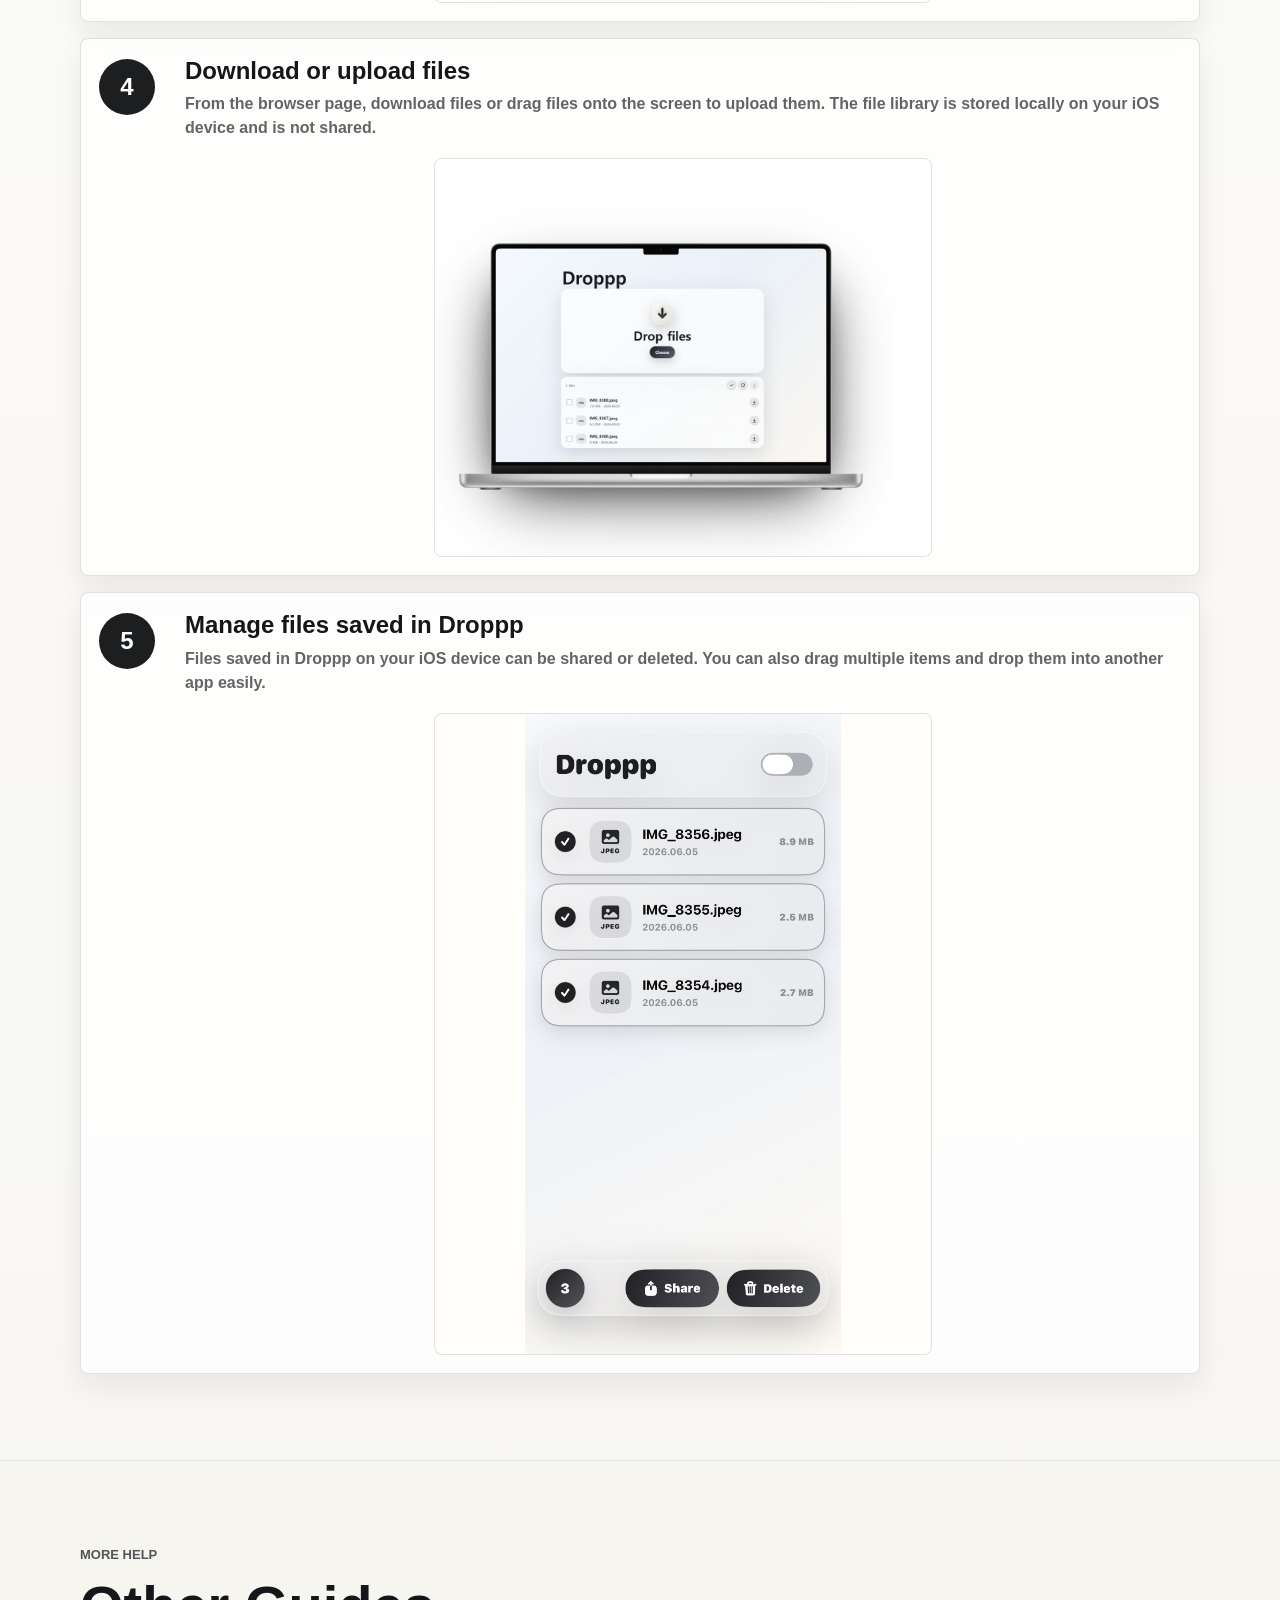
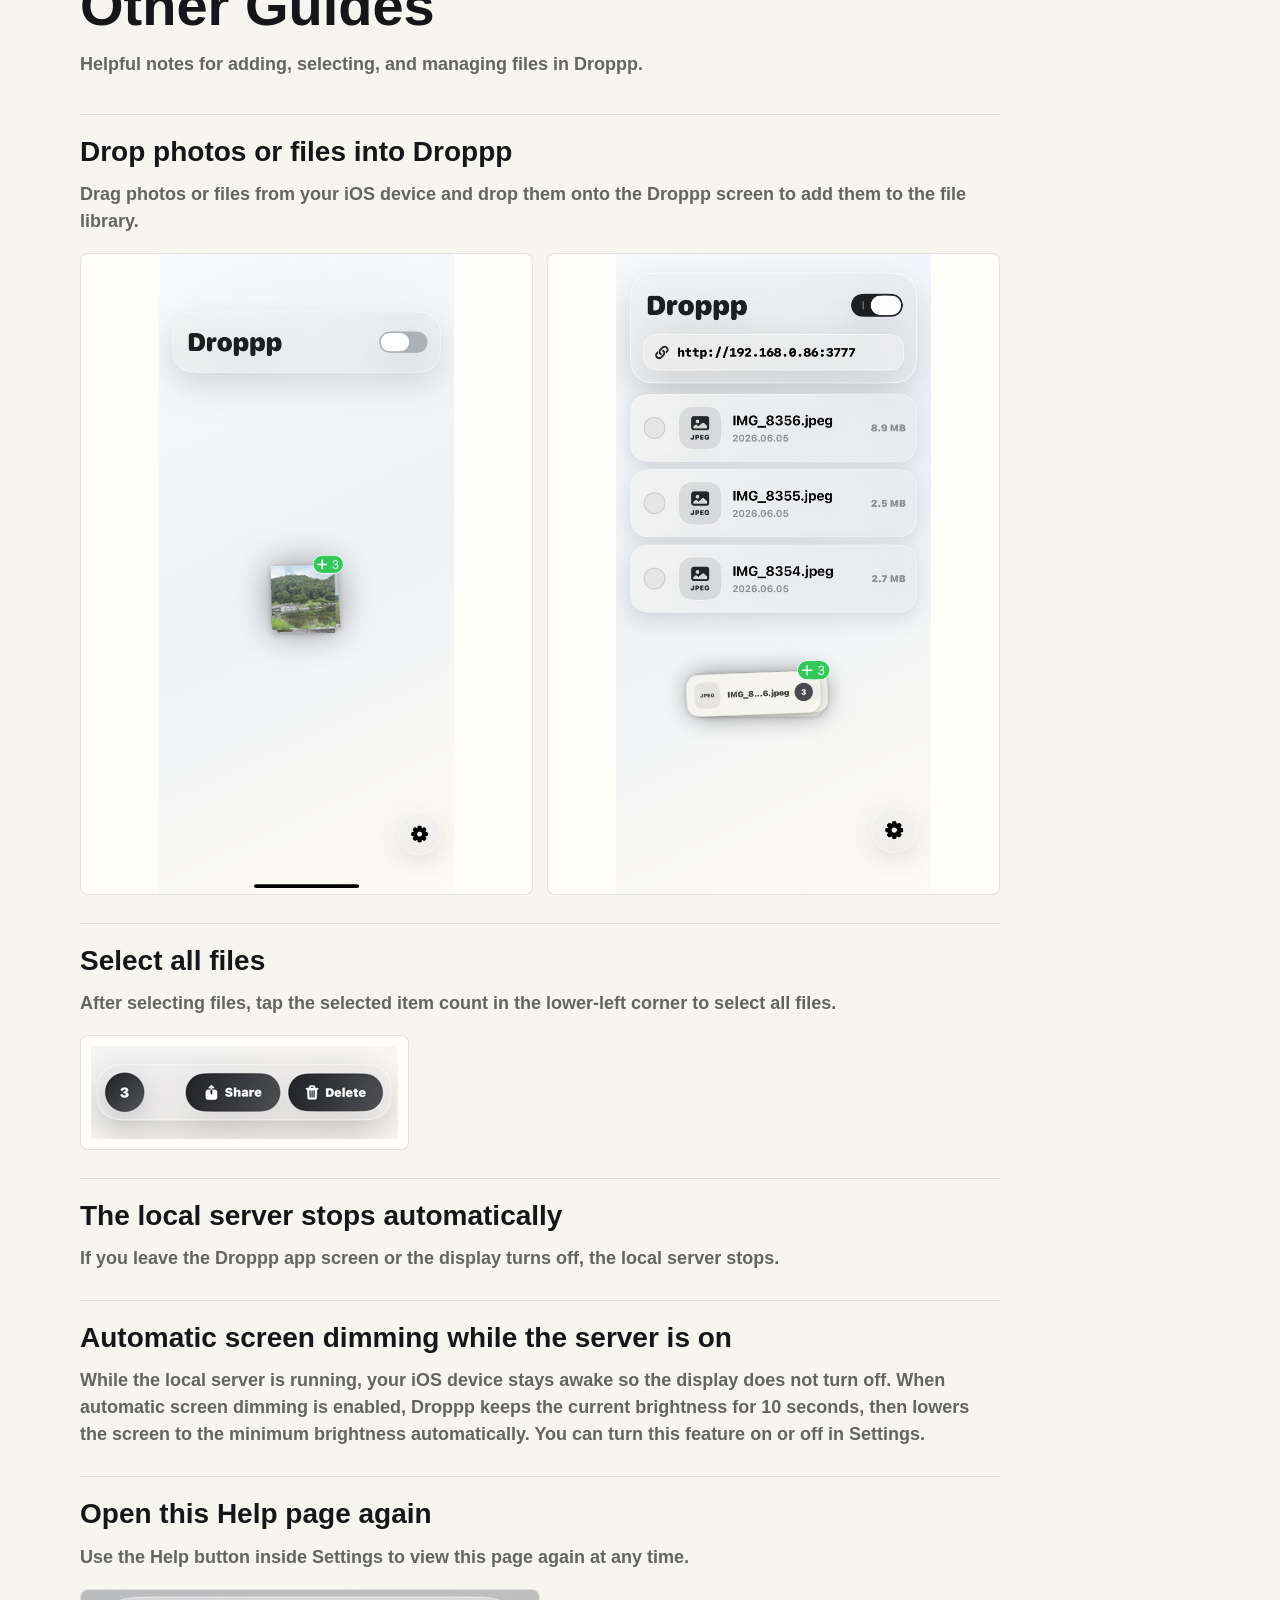
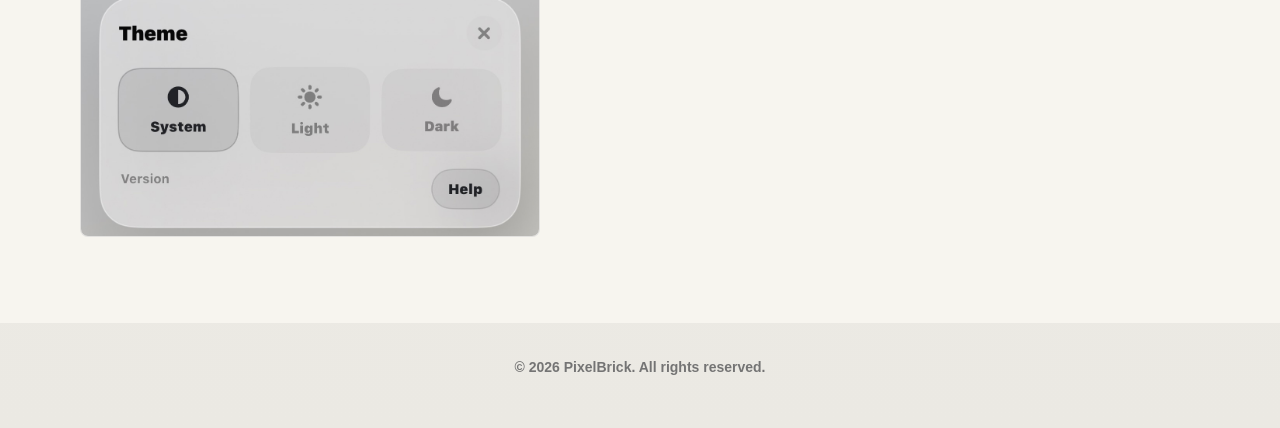
==== commit c9e541fa: "Add files via upload" ====
--- a/help.html
+++ b/help.html
@@ -133,6 +133,11 @@
           </article>
 
           <article>
+            <h2>Automatic screen dimming while the server is on</h2>
+            <p>While the local server is running, your iOS device stays awake so the display does not turn off. When automatic screen dimming is enabled, Droppp keeps the current brightness for 10 seconds, then lowers the screen to the minimum brightness automatically. You can turn this feature on or off in Settings.</p>
+          </article>
+
+          <article>
             <h2>Open this Help page again</h2>
             <p>Use the Help button inside Settings to view this page again at any time.</p>
             <figure class="guide-image guide-image-half">
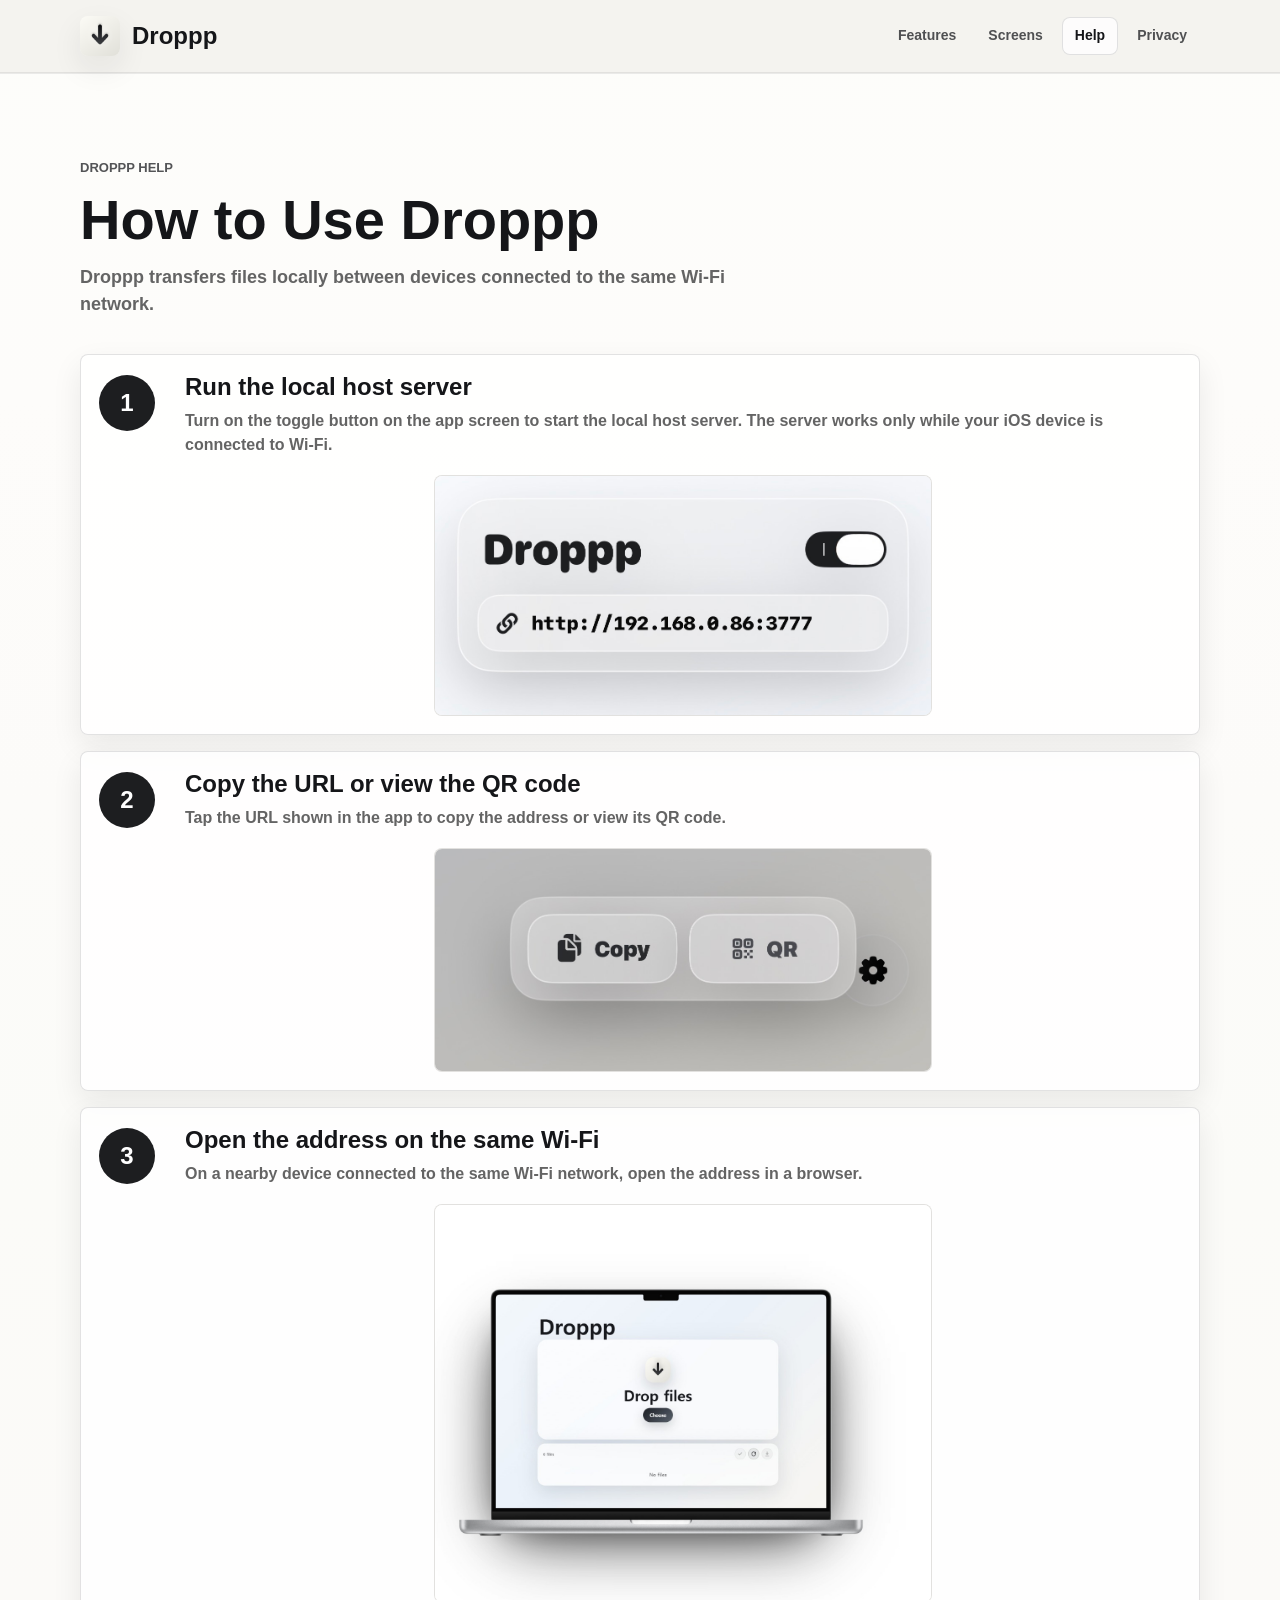
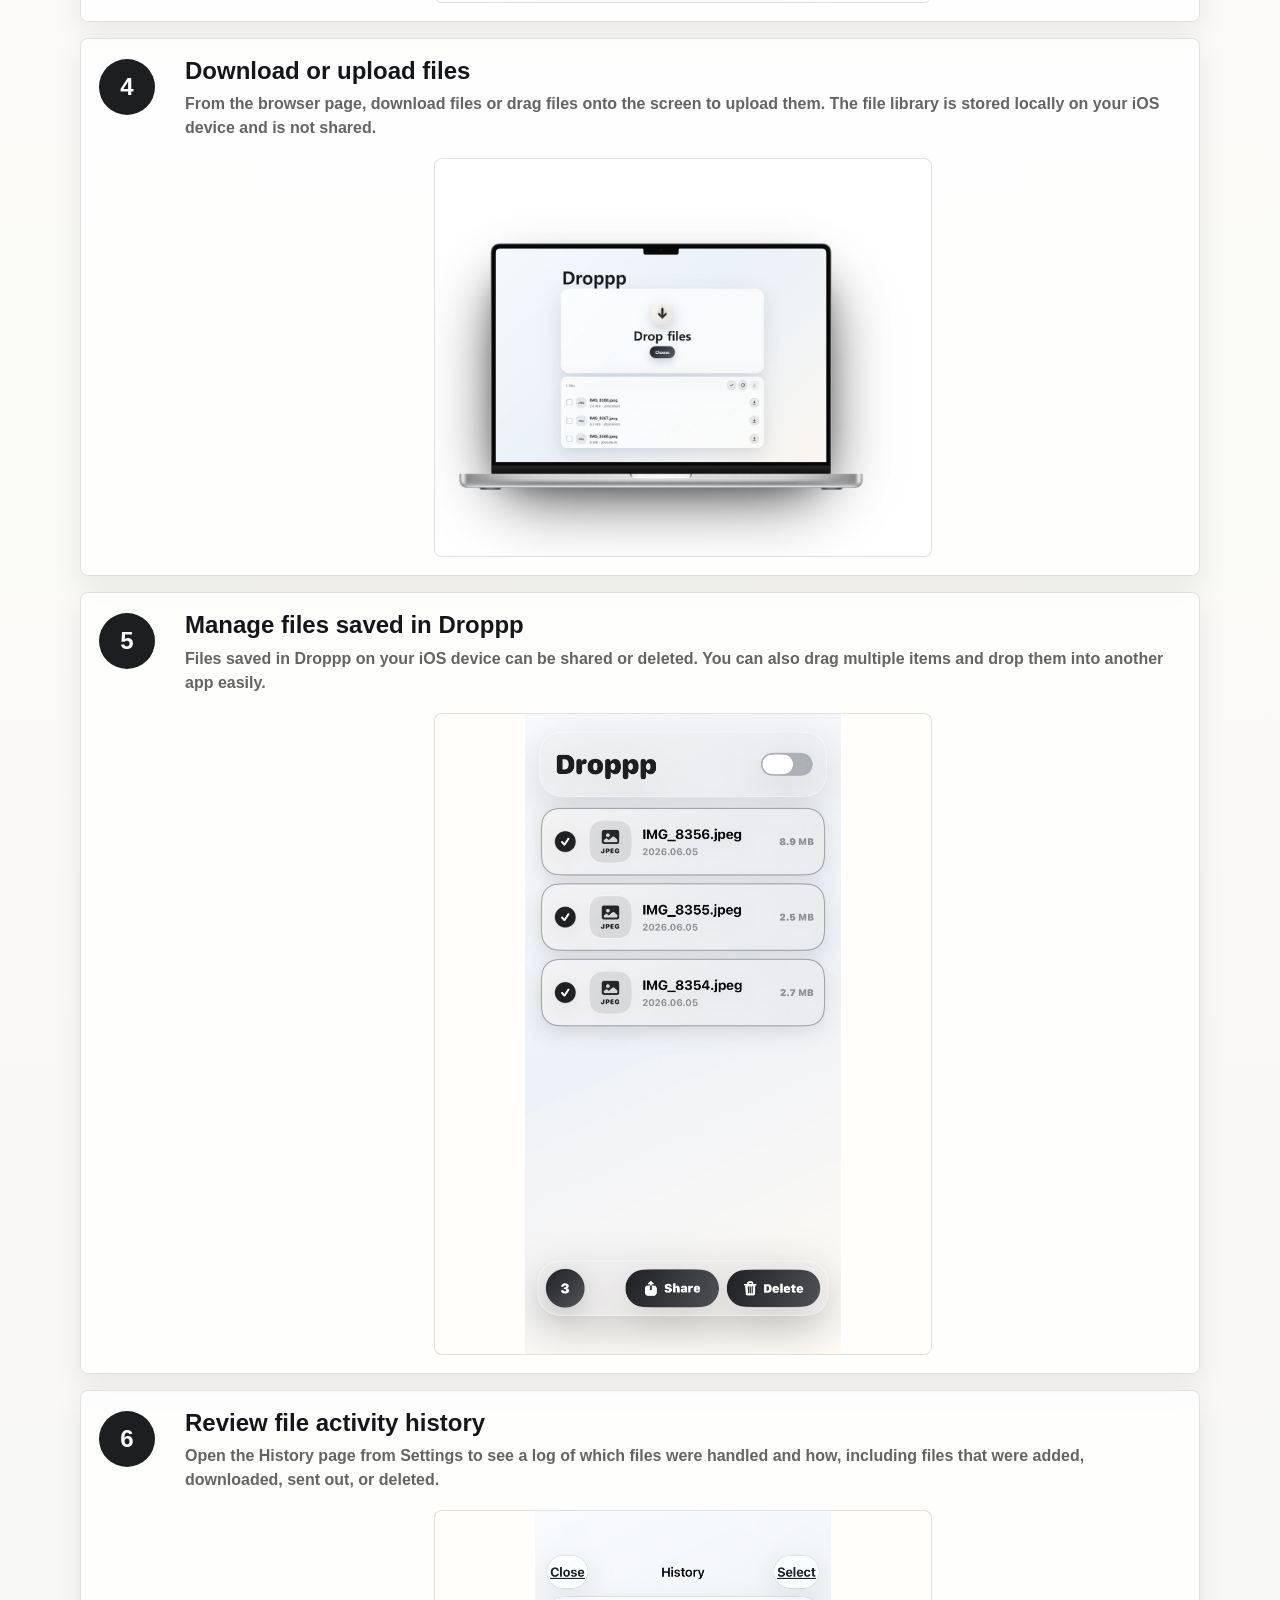
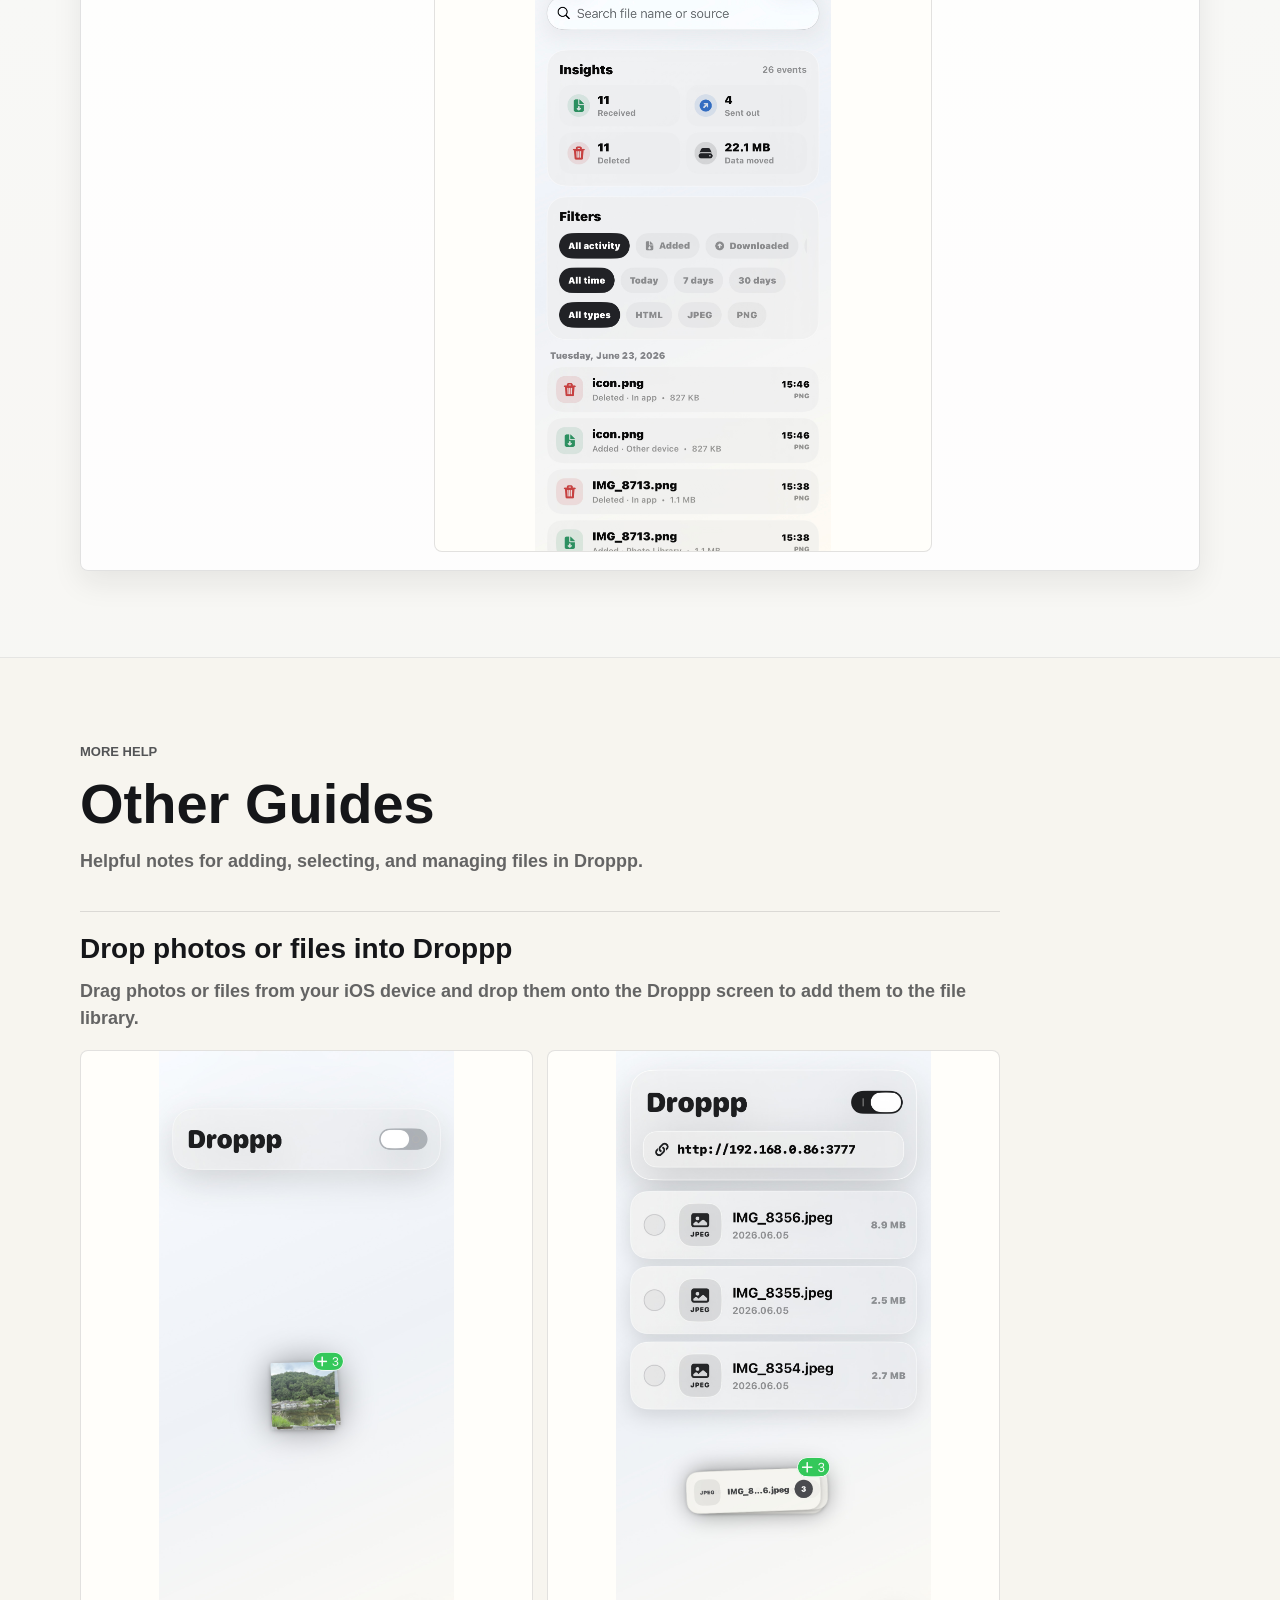
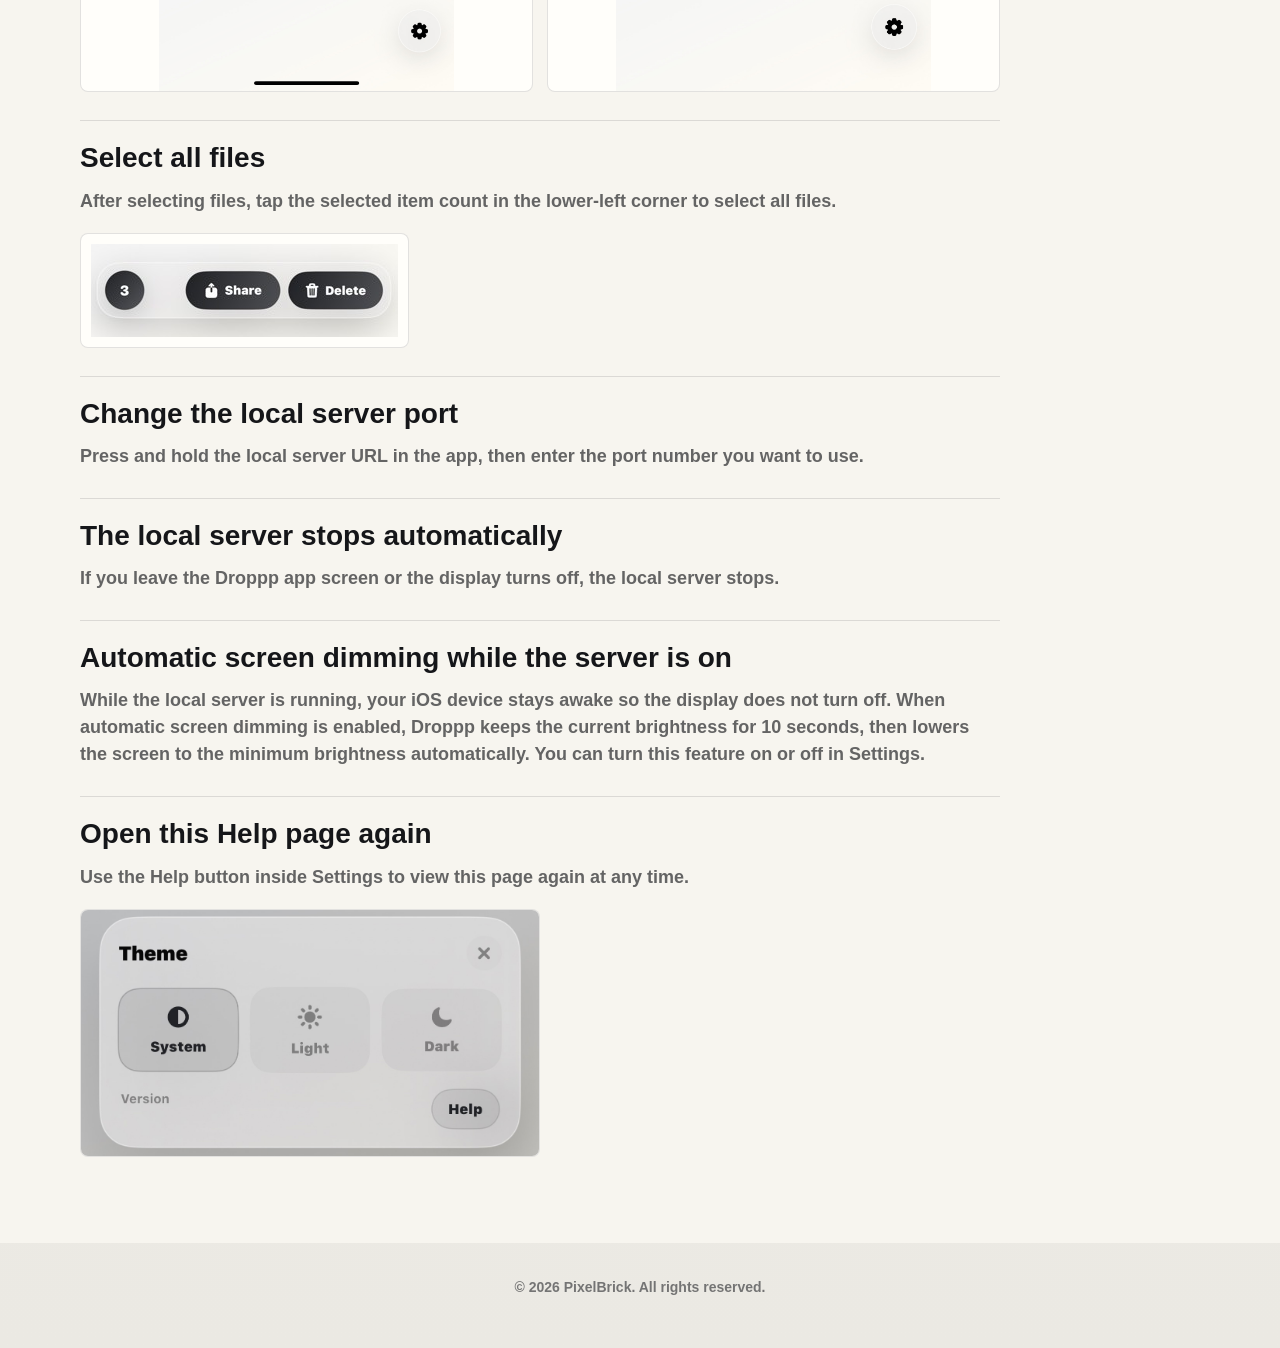
==== commit 65d8256c: "Add files via upload" ====
--- a/help.html
+++ b/help.html
@@ -93,6 +93,17 @@
               </figure>
             </div>
           </article>
+
+          <article class="step-card">
+            <div class="step-number">6</div>
+            <div class="step-copy">
+              <h3>Review file activity history</h3>
+              <p>Open the History page from Settings to see a log of which files were handled and how, including files that were added, downloaded, sent out, or deleted.</p>
+              <figure class="step-media step-media-tall">
+                <img src="help6.jpg" alt="Droppp History page showing file activity logs" />
+              </figure>
+            </div>
+          </article>
         </div>
       </div>
     </section>
@@ -128,6 +139,11 @@
           </article>
 
           <article>
+            <h2>Change the local server port</h2>
+            <p>Press and hold the local server URL in the app, then enter the port number you want to use.</p>
+          </article>
+
+          <article>
             <h2>The local server stops automatically</h2>
             <p>If you leave the Droppp app screen or the display turns off, the local server stops.</p>
           </article>
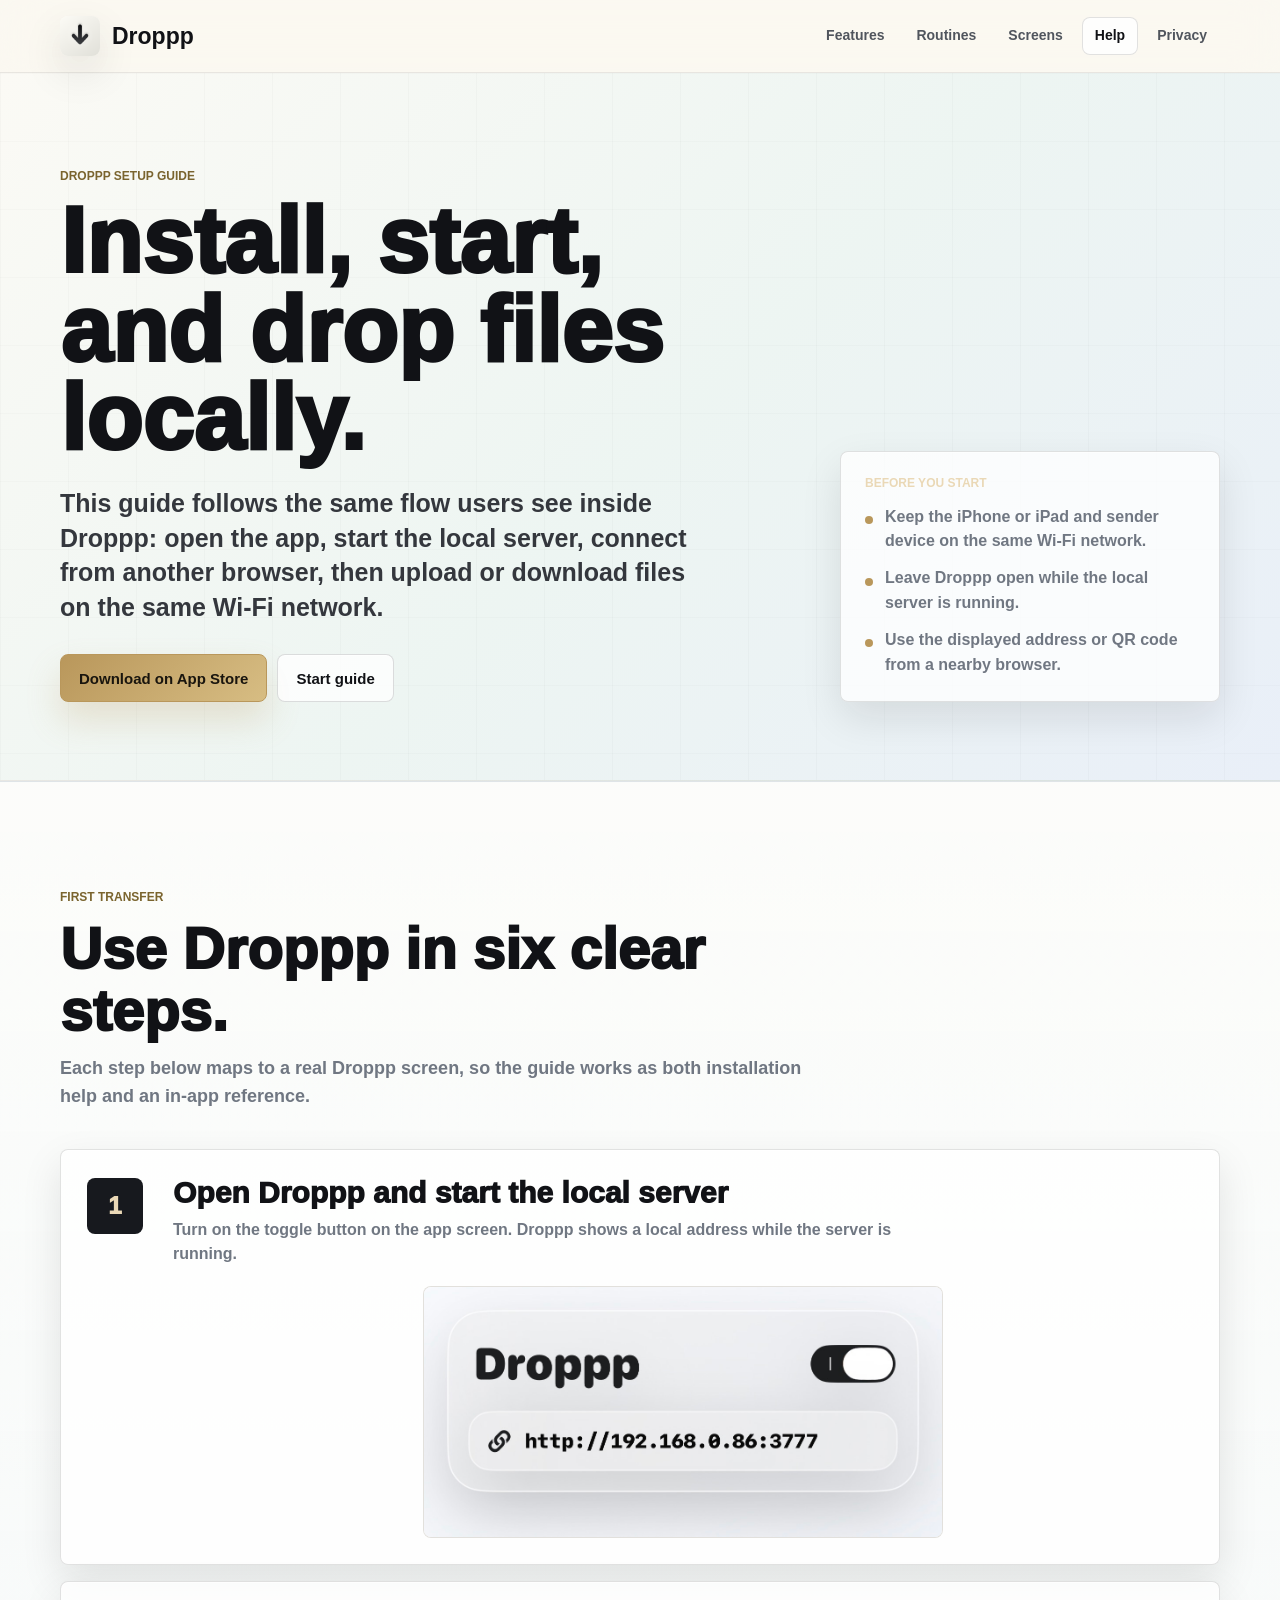
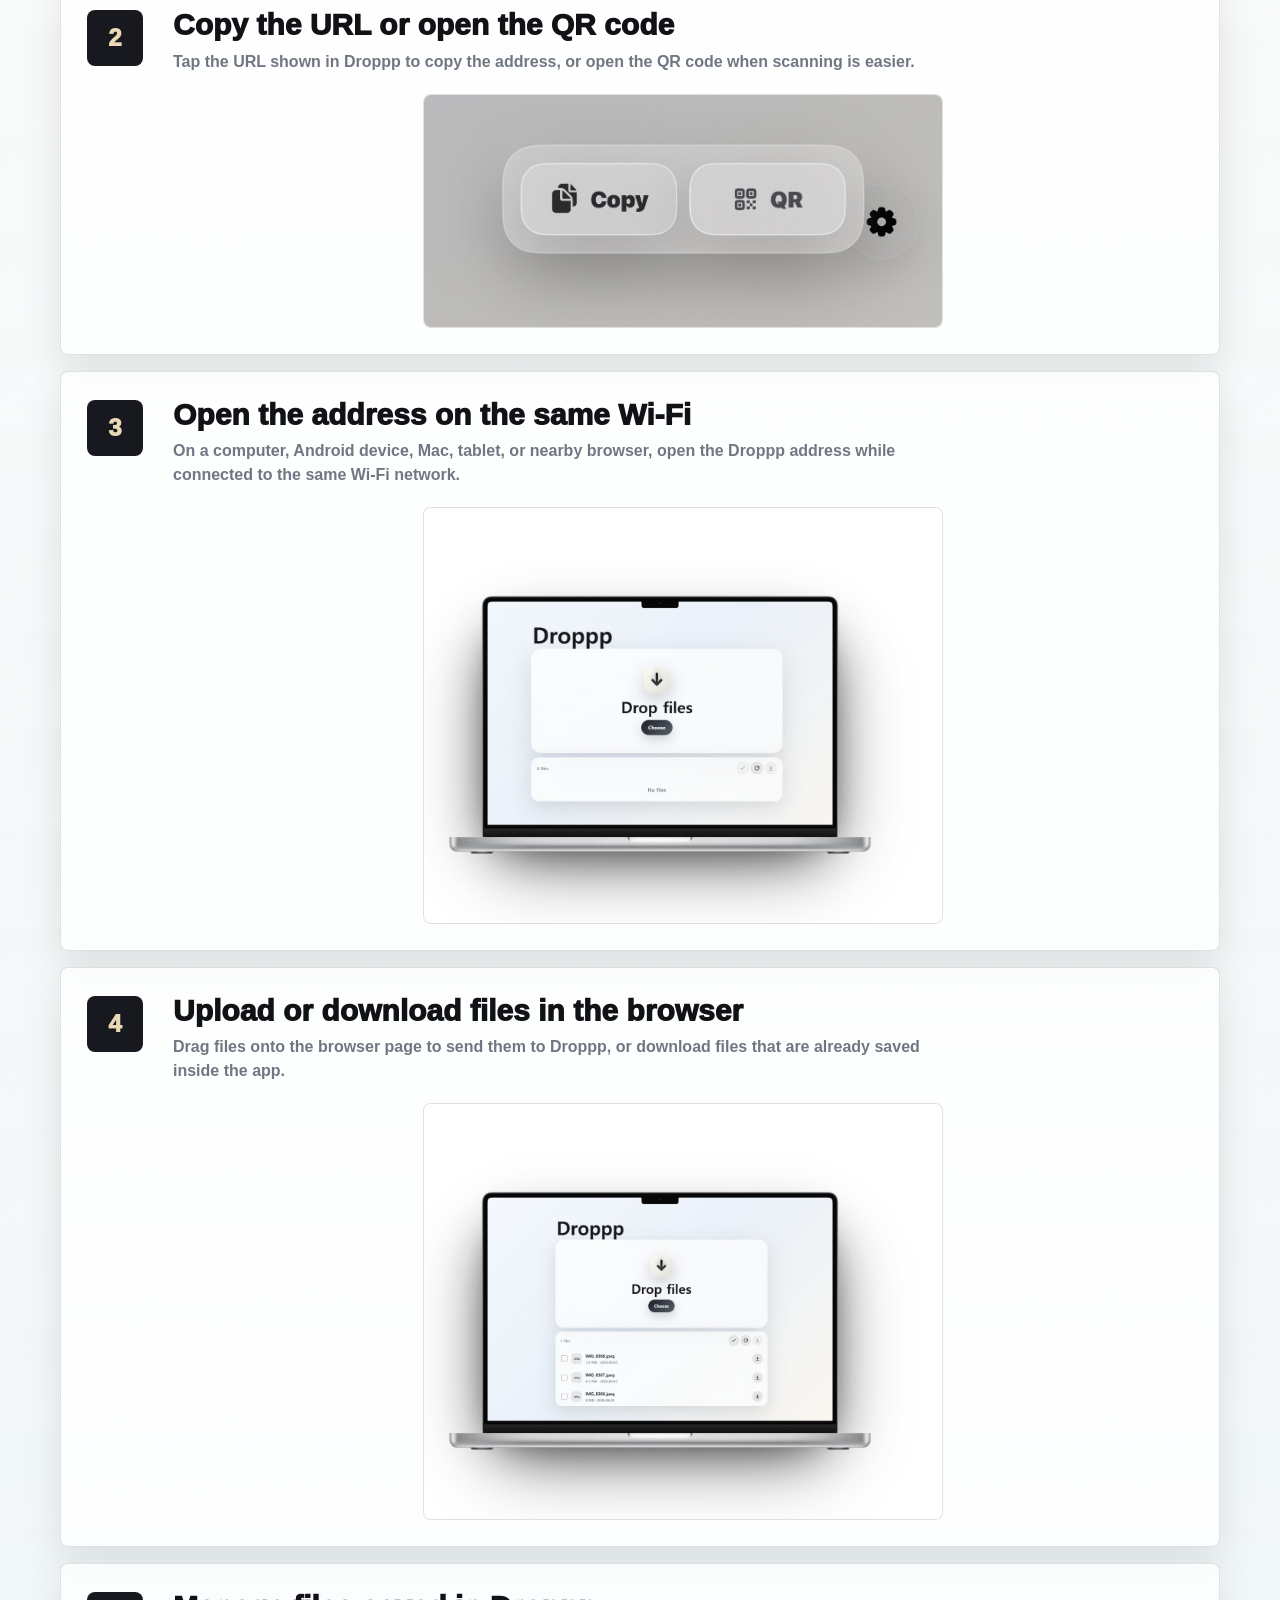
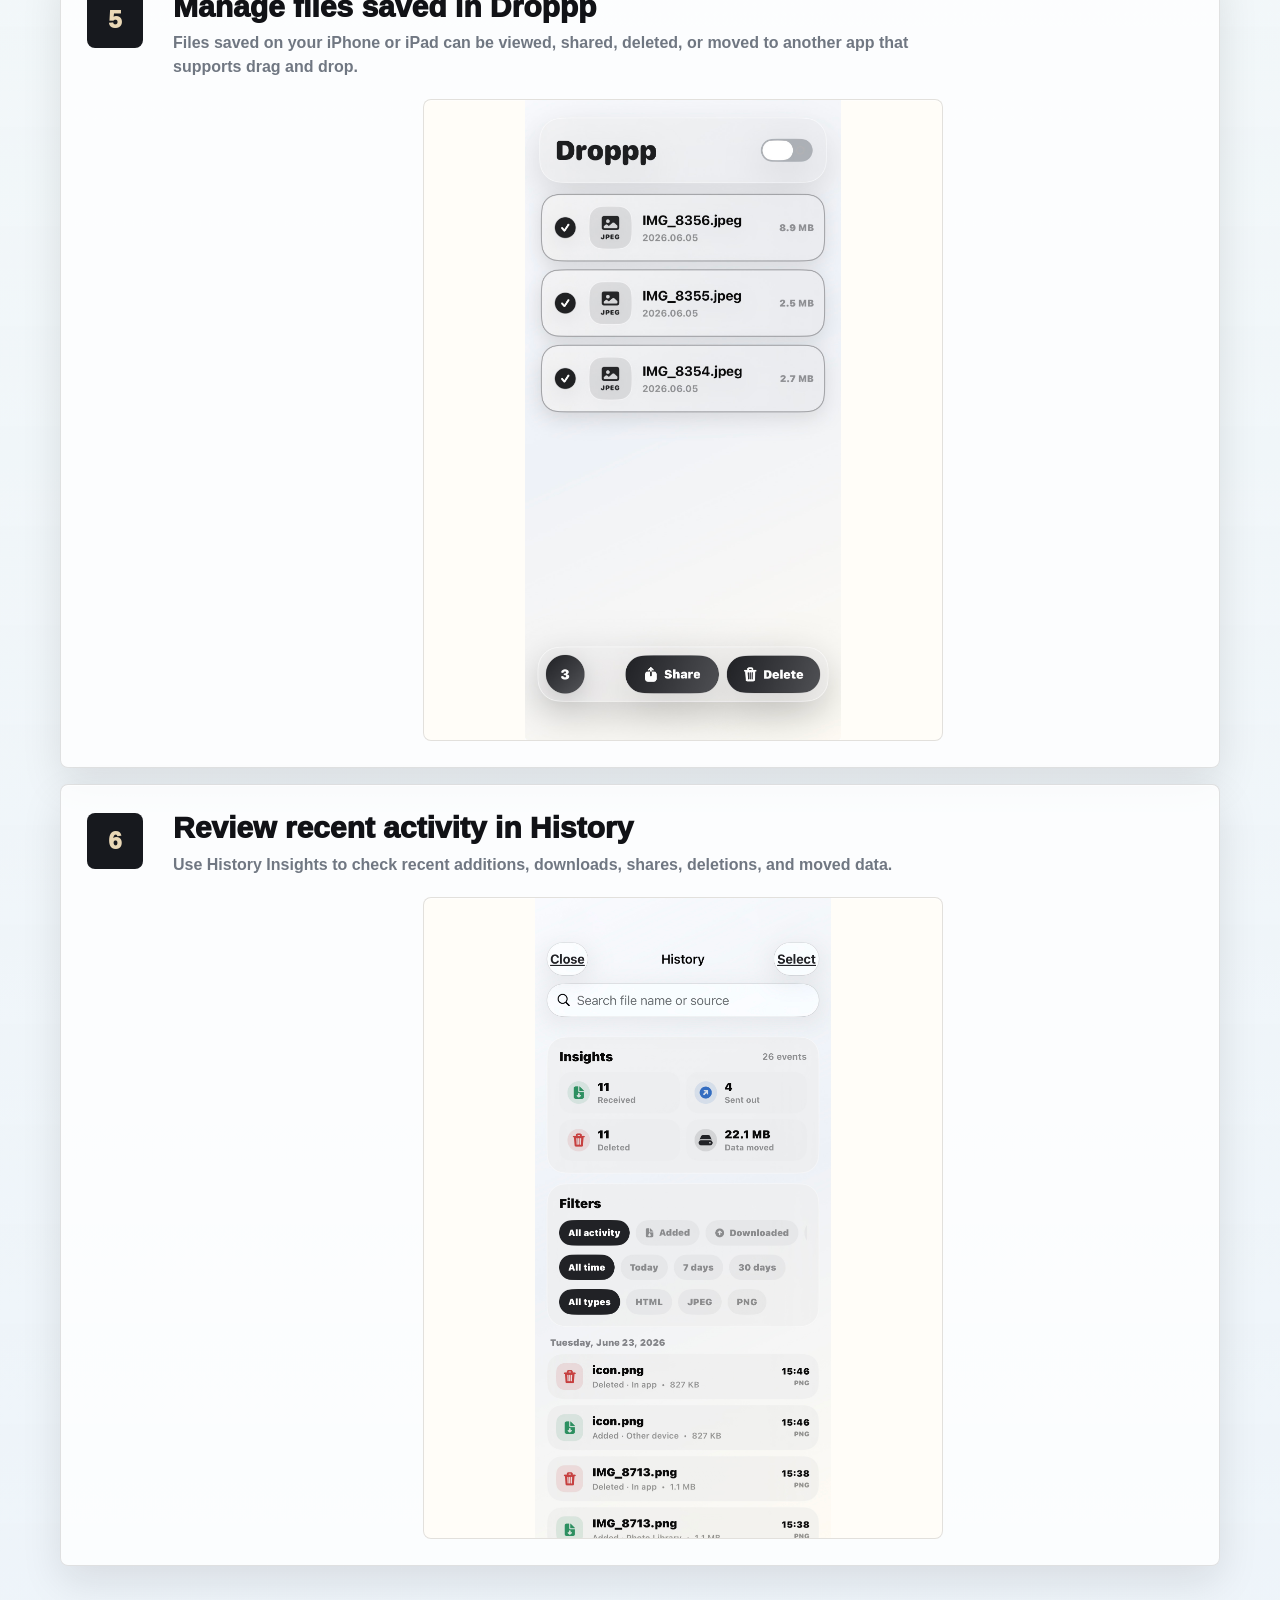
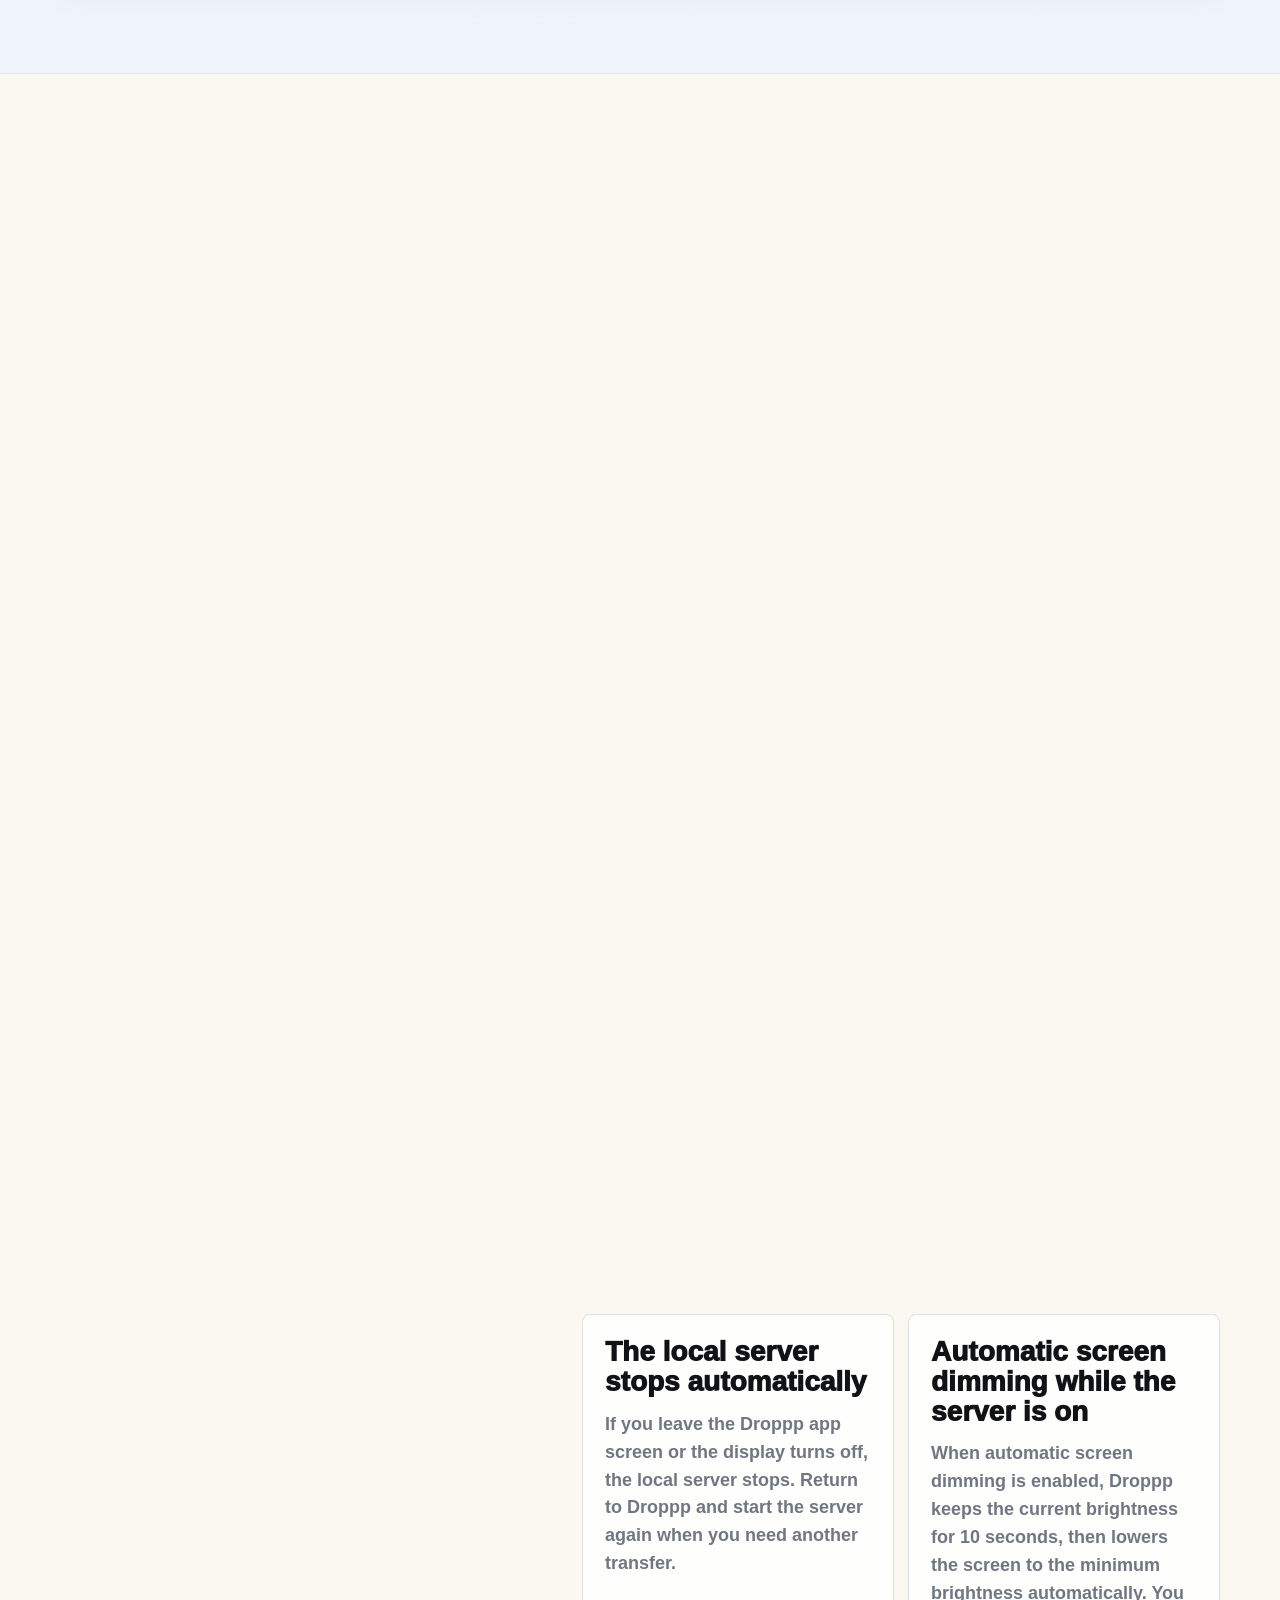
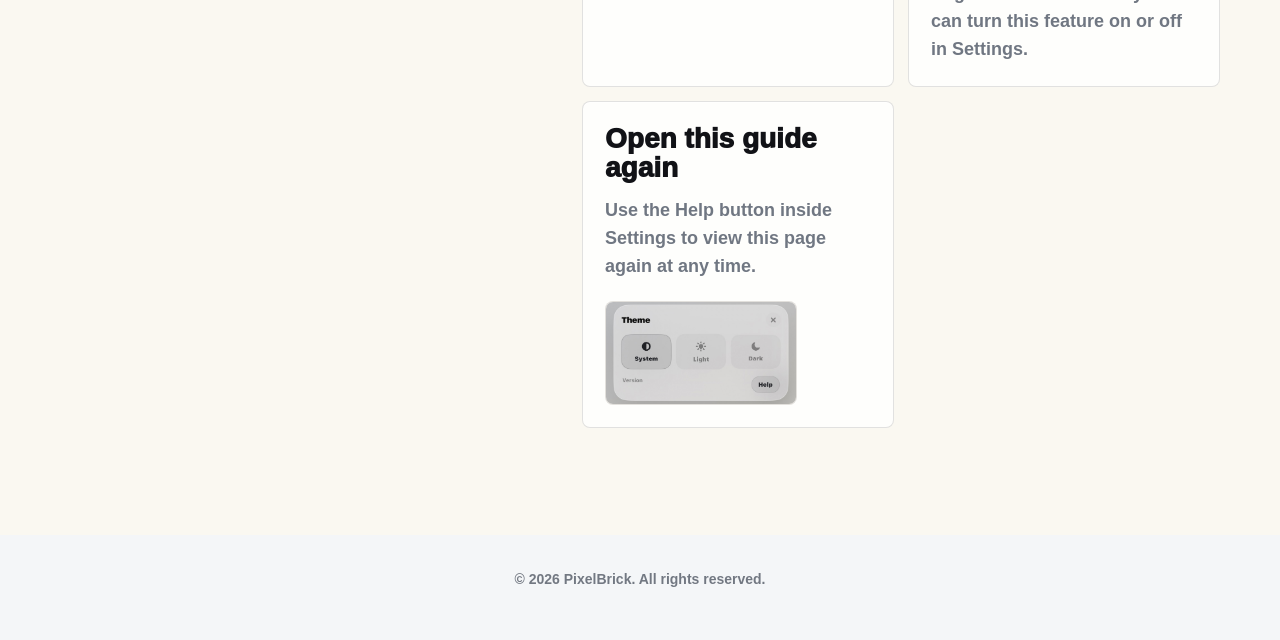
==== commit c7b7e90c: "Add files via upload" ====
--- a/help.html
+++ b/help.html
@@ -3,10 +3,10 @@
 <head>
   <meta charset="UTF-8" />
   <meta name="viewport" content="width=device-width, initial-scale=1.0" />
-  <title>Droppp Help - How to Use</title>
-  <meta name="description" content="Learn how to run Droppp's local host server, open the local URL from another device, and upload or download files over the same Wi-Fi network." />
+  <title>Droppp Help - Installation and Local Transfer Guide</title>
+  <meta name="description" content="Install Droppp, start the local server, open the local URL from a browser on the same Wi-Fi network, and move files to or from your iPhone or iPad." />
   <link rel="icon" href="favicon.png" />
-  <link rel="stylesheet" href="styles.css?v=help-images-3" />
+  <link rel="stylesheet" href="styles.css" />
 </head>
 <body>
   <header class="site-header">
@@ -22,6 +22,7 @@
       </button>
       <div class="navlinks" id="primary-nav">
         <a href="index.html#features">Features</a>
+        <a href="index.html#routine">Routines</a>
         <a href="index.html#screens">Screens</a>
         <a class="is-active" href="help.html">Help</a>
         <a href="privacy.html">Privacy</a>
@@ -30,75 +31,98 @@
   </header>
 
   <main>
+    <section class="help-hero">
+      <div class="container help-hero-grid">
+        <div class="help-hero-copy reveal">
+          <p class="kicker">Droppp setup guide</p>
+          <h1>Install, start, and drop files locally.</h1>
+          <p class="lead">This guide follows the same flow users see inside Droppp: open the app, start the local server, connect from another browser, then upload or download files on the same Wi-Fi network.</p>
+          <div class="button-row">
+            <a class="button button-primary" href="https://apps.apple.com/app/id6773982595" target="_blank" rel="noopener">Download on App Store</a>
+            <a class="button button-secondary" href="#steps">Start guide</a>
+          </div>
+        </div>
+
+        <aside class="setup-checklist reveal" style="--delay: 120ms" aria-label="Before using Droppp">
+          <p class="eyebrow">Before you start</p>
+          <ul>
+            <li>Keep the iPhone or iPad and sender device on the same Wi-Fi network.</li>
+            <li>Leave Droppp open while the local server is running.</li>
+            <li>Use the displayed address or QR code from a nearby browser.</li>
+          </ul>
+        </aside>
+      </div>
+    </section>
+
     <section id="steps" class="section section-tint">
       <div class="container">
-        <div class="section-header">
-          <p class="eyebrow">Droppp help</p>
-          <h2>How to Use Droppp</h2>
-          <p>Droppp transfers files locally between devices connected to the same Wi-Fi network.</p>
+        <div class="section-header reveal">
+          <p class="eyebrow">First transfer</p>
+          <h2>Use Droppp in six clear steps.</h2>
+          <p>Each step below maps to a real Droppp screen, so the guide works as both installation help and an in-app reference.</p>
         </div>
 
         <div class="step-grid">
-          <article class="step-card">
+          <article class="step-card reveal">
             <div class="step-number">1</div>
             <div class="step-copy">
-              <h3>Run the local host server</h3>
-              <p>Turn on the toggle button on the app screen to start the local host server. The server works only while your iOS device is connected to Wi-Fi.</p>
+              <h3>Open Droppp and start the local server</h3>
+              <p>Turn on the toggle button on the app screen. Droppp shows a local address while the server is running.</p>
               <figure class="step-media">
                 <img src="help1.jpg" alt="Droppp toggle button for starting the local host server" />
               </figure>
             </div>
           </article>
 
-          <article class="step-card">
+          <article class="step-card reveal">
             <div class="step-number">2</div>
             <div class="step-copy">
-              <h3>Copy the URL or view the QR code</h3>
-              <p>Tap the URL shown in the app to copy the address or view its QR code.</p>
+              <h3>Copy the URL or open the QR code</h3>
+              <p>Tap the URL shown in Droppp to copy the address, or open the QR code when scanning is easier.</p>
               <figure class="step-media">
                 <img src="help2.jpg" alt="Droppp local URL and QR code options" />
               </figure>
             </div>
           </article>
 
-          <article class="step-card">
+          <article class="step-card reveal">
             <div class="step-number">3</div>
             <div class="step-copy">
               <h3>Open the address on the same Wi-Fi</h3>
-              <p>On a nearby device connected to the same Wi-Fi network, open the address in a browser.</p>
+              <p>On a computer, Android device, Mac, tablet, or nearby browser, open the Droppp address while connected to the same Wi-Fi network.</p>
               <figure class="step-media">
                 <img src="help3.jpg" alt="Droppp local web page opened in a browser" />
               </figure>
             </div>
           </article>
 
-          <article class="step-card">
+          <article class="step-card reveal">
             <div class="step-number">4</div>
             <div class="step-copy">
-              <h3>Download or upload files</h3>
-              <p>From the browser page, download files or drag files onto the screen to upload them. The file library is stored locally on your iOS device and is not shared.</p>
+              <h3>Upload or download files in the browser</h3>
+              <p>Drag files onto the browser page to send them to Droppp, or download files that are already saved inside the app.</p>
               <figure class="step-media">
                 <img src="help4.jpg" alt="Droppp browser page for downloading and uploading files" />
               </figure>
             </div>
           </article>
 
-          <article class="step-card">
+          <article class="step-card reveal">
             <div class="step-number">5</div>
             <div class="step-copy">
               <h3>Manage files saved in Droppp</h3>
-              <p>Files saved in Droppp on your iOS device can be shared or deleted. You can also drag multiple items and drop them into another app easily.</p>
+              <p>Files saved on your iPhone or iPad can be viewed, shared, deleted, or moved to another app that supports drag and drop.</p>
               <figure class="step-media step-media-tall">
                 <img src="help5.jpg" alt="Files saved in the Droppp app on an iOS device" />
               </figure>
             </div>
           </article>
 
-          <article class="step-card">
+          <article class="step-card reveal">
             <div class="step-number">6</div>
             <div class="step-copy">
-              <h3>Review file activity history</h3>
-              <p>Open the History page from Settings to see a log of which files were handled and how, including files that were added, downloaded, sent out, or deleted.</p>
+              <h3>Review recent activity in History</h3>
+              <p>Use History Insights to check recent additions, downloads, shares, deletions, and moved data.</p>
               <figure class="step-media step-media-tall">
                 <img src="help6.jpg" alt="Droppp History page showing file activity logs" />
               </figure>
@@ -109,15 +133,15 @@
     </section>
 
     <section class="section help-notes">
-      <div class="container">
-        <div class="section-header">
+      <div class="container help-notes-grid">
+        <div class="section-header reveal">
           <p class="eyebrow">More help</p>
-          <h2>Other Guides</h2>
-          <p>Helpful notes for adding, selecting, and managing files in Droppp.</p>
+          <h2>Small details that make transfers smoother.</h2>
+          <p>These notes cover adding files from other apps, selecting many files, changing the port, and reopening this guide from Settings.</p>
         </div>
 
         <div class="notes-grid">
-          <article>
+          <article class="note-card reveal">
             <h2>Drop photos or files into Droppp</h2>
             <p>Drag photos or files from your iOS device and drop them onto the Droppp screen to add them to the file library.</p>
             <div class="guide-image-row" aria-label="Dropping files into Droppp examples">
@@ -130,7 +154,7 @@
             </div>
           </article>
 
-          <article>
+          <article class="note-card reveal">
             <h2>Select all files</h2>
             <p>After selecting files, tap the selected item count in the lower-left corner to select all files.</p>
             <figure class="guide-image guide-image-compact">
@@ -138,23 +162,23 @@
             </figure>
           </article>
 
-          <article>
+          <article class="note-card reveal">
             <h2>Change the local server port</h2>
             <p>Press and hold the local server URL in the app, then enter the port number you want to use.</p>
           </article>
 
-          <article>
+          <article class="note-card reveal">
             <h2>The local server stops automatically</h2>
-            <p>If you leave the Droppp app screen or the display turns off, the local server stops.</p>
+            <p>If you leave the Droppp app screen or the display turns off, the local server stops. Return to Droppp and start the server again when you need another transfer.</p>
           </article>
 
-          <article>
+          <article class="note-card reveal">
             <h2>Automatic screen dimming while the server is on</h2>
-            <p>While the local server is running, your iOS device stays awake so the display does not turn off. When automatic screen dimming is enabled, Droppp keeps the current brightness for 10 seconds, then lowers the screen to the minimum brightness automatically. You can turn this feature on or off in Settings.</p>
+            <p>When automatic screen dimming is enabled, Droppp keeps the current brightness for 10 seconds, then lowers the screen to the minimum brightness automatically. You can turn this feature on or off in Settings.</p>
           </article>
 
-          <article>
-            <h2>Open this Help page again</h2>
+          <article class="note-card reveal">
+            <h2>Open this guide again</h2>
             <p>Use the Help button inside Settings to view this page again at any time.</p>
             <figure class="guide-image guide-image-half">
               <img src="etc4.jpg" alt="Help button inside Droppp Settings" />
--- a/styles.css
+++ b/styles.css
@@ -1,15 +1,23 @@
 :root {
-  --bg: #f3f2ee;
-  --bg-deep: #ebe9e3;
-  --ink: #151619;
-  --muted: #646464;
-  --soft: #ddd9cf;
+  --ink: #111216;
+  --ink-soft: #34373d;
+  --muted: #707782;
+  --paper: #faf8f1;
+  --paper-deep: #eee8da;
+  --mist: #edf5f2;
+  --ice: #eef4fb;
   --surface: rgba(255, 255, 255, .78);
-  --surface-strong: #fffefa;
-  --line: rgba(21, 22, 25, .12);
-  --shadow: 0 20px 54px rgba(21, 22, 25, .12);
-  --shadow-soft: 0 12px 30px rgba(21, 22, 25, .08);
-  --dark: #1d1e20;
+  --surface-strong: #fffdf8;
+  --line: rgba(17, 18, 22, .12);
+  --line-strong: rgba(17, 18, 22, .2);
+  --gold: #b9975b;
+  --gold-soft: #ead8b6;
+  --graphite: #17191e;
+  --graphite-2: #23262d;
+  --white: #ffffff;
+  --shadow: 0 30px 90px rgba(17, 18, 22, .18);
+  --shadow-soft: 0 16px 40px rgba(17, 18, 22, .1);
+  --shadow-line: 0 1px 0 rgba(255, 255, 255, .58) inset;
 }
 
 * {
@@ -24,7 +32,8 @@
 body {
   margin: 0;
   color: var(--ink);
-  background: linear-gradient(180deg, #fbfaf6 0%, var(--bg) 52%, var(--bg-deep) 100%);
+  background:
+    linear-gradient(180deg, #fbfaf5 0%, var(--mist) 46%, var(--ice) 100%);
   font-family: -apple-system, BlinkMacSystemFont, "SF Pro Display", "Segoe UI", sans-serif;
   line-height: 1.5;
   letter-spacing: 0;
@@ -32,6 +41,7 @@
 }
 
 img {
+  display: block;
   max-width: 100%;
 }
 
@@ -44,13 +54,15 @@
 h2,
 h3,
 p,
-a {
+a,
+li,
+span {
   overflow-wrap: break-word;
   letter-spacing: 0;
 }
 
 .container {
-  width: min(1120px, calc(100% - 40px));
+  width: min(1160px, calc(100% - 48px));
   margin: 0 auto;
 }
 
@@ -58,9 +70,14 @@
   position: sticky;
   top: 0;
   z-index: 20;
-  border-bottom: 1px solid rgba(21, 22, 25, .08);
-  background: rgba(243, 242, 238, .92);
-  backdrop-filter: blur(18px);
+  border-bottom: 1px solid rgba(17, 18, 22, .08);
+  background: rgba(250, 248, 241, .82);
+  backdrop-filter: blur(22px) saturate(1.18);
+}
+
+.site-header.is-scrolled {
+  background: rgba(250, 248, 241, .94);
+  box-shadow: 0 12px 34px rgba(17, 18, 22, .08);
 }
 
 .nav {
@@ -78,7 +95,7 @@
   align-items: center;
   gap: 12px;
   flex: 0 0 auto;
-  font-size: 24px;
+  font-size: 23px;
   font-weight: 900;
   line-height: 1;
   white-space: nowrap;
@@ -129,17 +146,18 @@
   border: 1px solid transparent;
   border-radius: 8px;
   padding: 0 12px;
-  color: #4f5052;
+  color: #50555d;
   font-size: 14px;
-  font-weight: 750;
+  font-weight: 780;
   line-height: 1.1;
+  transition: background .18s ease, border-color .18s ease, color .18s ease;
 }
 
 .navlinks a:hover,
 .navlinks a:focus-visible,
 .navlinks a.is-active {
   border-color: var(--line);
-  background: rgba(255, 255, 255, .82);
+  background: rgba(255, 255, 255, .84);
   color: var(--ink);
   outline: none;
 }
@@ -147,33 +165,43 @@
 .hero-panel {
   position: relative;
   overflow: hidden;
-  border-bottom: 1px solid rgba(21, 22, 25, .08);
-  background: #f7f5ef;
+  border-bottom: 1px solid rgba(255, 255, 255, .12);
+  background:
+    linear-gradient(135deg, var(--graphite) 0%, #101116 48%, #262016 100%);
+  color: var(--white);
+}
+
+.hero-panel::before {
+  content: "";
+  position: absolute;
+  inset: 0;
+  background:
+    linear-gradient(90deg, rgba(255,255,255,.045) 1px, transparent 1px),
+    linear-gradient(180deg, rgba(255,255,255,.045) 1px, transparent 1px);
+  background-size: 72px 72px;
+  -webkit-mask-image: linear-gradient(90deg, transparent 0%, #000 22%, #000 78%, transparent 100%);
+  mask-image: linear-gradient(90deg, transparent 0%, #000 22%, #000 78%, transparent 100%);
+  opacity: .55;
+  pointer-events: none;
+}
+
+.hero-panel::after {
+  content: "";
+  position: absolute;
+  inset: auto 0 0;
+  height: 1px;
+  background: linear-gradient(90deg, transparent, rgba(185, 151, 91, .82), transparent);
 }
 
 .hero-grid {
-  display: grid;
-  grid-template-columns: minmax(0, .98fr) minmax(320px, 1.02fr);
-  min-height: min(760px, calc(100svh - 72px));
-  align-items: center;
-  gap: 52px;
-  padding: 76px 0 88px;
-}
-
-.hero-media {
-  margin: 0;
-  overflow: hidden;
-  border-radius: 24px;
-}
-
-.hero-media img {
-  display: block;
-  width: auto;
-  max-width: 100%;
-  height: auto;
-  max-height: min(620px, 72svh);
-  border-radius: 24px;
-  object-fit: contain;
+  position: relative;
+  z-index: 1;
+  display: grid;
+  grid-template-columns: minmax(0, .9fr) minmax(360px, 1.1fr);
+  min-height: min(720px, calc(100svh - 118px));
+  align-items: center;
+  gap: clamp(34px, 6vw, 80px);
+  padding: clamp(62px, 8vw, 94px) 0 clamp(64px, 8vw, 92px);
 }
 
 .hero-content {
@@ -183,9 +211,9 @@
 .kicker,
 .eyebrow {
   margin: 0 0 14px;
-  color: #535456;
-  font-size: 13px;
-  font-weight: 850;
+  color: var(--gold-soft);
+  font-size: 12px;
+  font-weight: 860;
   line-height: 1.2;
   text-transform: uppercase;
 }
@@ -193,19 +221,20 @@
 .hero-content h1,
 .page-title h1,
 .help-hero h1 {
+  max-width: 840px;
   margin: 0;
-  font-size: clamp(46px, 7vw, 88px);
-  font-weight: 900;
-  line-height: .98;
+  font-size: clamp(44px, 7.6vw, 92px);
+  font-weight: 930;
+  line-height: .96;
 }
 
 .lead {
-  max-width: 600px;
-  margin: 22px 0 0;
-  color: #38393b;
-  font-size: clamp(19px, 2.2vw, 25px);
-  font-weight: 650;
-  line-height: 1.35;
+  max-width: 660px;
+  margin: 24px 0 0;
+  color: rgba(255, 255, 255, .78);
+  font-size: clamp(19px, 2.15vw, 25px);
+  font-weight: 620;
+  line-height: 1.38;
 }
 
 .button-row {
@@ -226,10 +255,10 @@
   border-radius: 8px;
   padding: 12px 18px;
   font-size: 15px;
-  font-weight: 850;
+  font-weight: 860;
   line-height: 1.15;
   text-align: center;
-  transition: transform .16s ease, box-shadow .16s ease, background .16s ease;
+  transition: transform .18s ease, box-shadow .18s ease, background .18s ease, border-color .18s ease;
 }
 
 .button:hover,
@@ -239,15 +268,23 @@
 }
 
 .button-primary {
-  border-color: var(--dark);
-  background: var(--dark);
-  color: #fff;
-  box-shadow: 0 14px 30px rgba(21, 22, 25, .22);
+  border-color: var(--gold);
+  background: linear-gradient(135deg, var(--gold) 0%, #d7bd83 100%);
+  color: #19150e;
+  box-shadow: 0 18px 34px rgba(185, 151, 91, .24);
 }
 
 .button-secondary {
-  background: rgba(255, 255, 255, .74);
+  border-color: rgba(17, 18, 22, .14);
+  background: rgba(255, 255, 255, .78);
   color: var(--ink);
+  box-shadow: var(--shadow-line);
+}
+
+.hero-panel .button-secondary {
+  border-color: rgba(255, 255, 255, .18);
+  background: rgba(255, 255, 255, .08);
+  color: var(--white);
 }
 
 .button-light {
@@ -262,43 +299,125 @@
   color: #fff;
 }
 
+.proof-row {
+  display: flex;
+  flex-wrap: wrap;
+  gap: 8px;
+  margin-top: 26px;
+}
+
+.proof-row span {
+  display: inline-flex;
+  min-height: 34px;
+  align-items: center;
+  border: 1px solid rgba(255, 255, 255, .14);
+  border-radius: 8px;
+  padding: 8px 11px;
+  background: rgba(255, 255, 255, .06);
+  color: rgba(255, 255, 255, .76);
+  font-size: 13px;
+  font-weight: 800;
+}
+
+.hero-media {
+  position: relative;
+  margin: 0;
+  overflow: hidden;
+  border: 1px solid rgba(255, 255, 255, .18);
+  border-radius: 8px;
+  background: rgba(255, 255, 255, .08);
+  box-shadow: var(--shadow);
+}
+
+.hero-media img {
+  width: 100%;
+  height: min(660px, 70svh);
+  object-fit: cover;
+  object-position: center top;
+}
+
+.hero-next {
+  position: absolute;
+  right: 24px;
+  bottom: 18px;
+  z-index: 2;
+  width: 42px;
+  height: 42px;
+  border: 1px solid rgba(255, 255, 255, .24);
+  border-radius: 8px;
+}
+
+.hero-next::before,
+.hero-next::after {
+  content: "";
+  position: absolute;
+  left: 50%;
+  width: 12px;
+  height: 2px;
+  background: rgba(255, 255, 255, .7);
+  transform-origin: center;
+}
+
+.hero-next::before {
+  top: 19px;
+  transform: translateX(-75%) rotate(45deg);
+}
+
+.hero-next::after {
+  top: 19px;
+  transform: translateX(-25%) rotate(-45deg);
+}
+
 .section {
-  padding: 86px 0;
+  padding: clamp(72px, 8.4vw, 112px) 0;
 }
 
 .section-tint {
-  border-top: 1px solid rgba(21, 22, 25, .08);
-  border-bottom: 1px solid rgba(21, 22, 25, .08);
-  background: rgba(255, 255, 255, .42);
+  border-top: 1px solid rgba(17, 18, 22, .08);
+  border-bottom: 1px solid rgba(17, 18, 22, .08);
+  background:
+    linear-gradient(180deg, rgba(255, 255, 255, .58), rgba(238, 244, 251, .74));
 }
 
 .section-header {
-  max-width: 720px;
-  margin: 0 0 36px;
+  max-width: 780px;
+  margin: 0 0 38px;
+}
+
+.section-header .eyebrow,
+.install-copy .eyebrow,
+.page-title .kicker,
+.help-hero .kicker,
+.legal-copy + .eyebrow {
+  color: #7a642e;
 }
 
 .section-header h2,
 .cta-content h2,
+.install-copy h2,
 .notes-grid h2,
 .legal-copy h2 {
   margin: 0;
-  font-weight: 900;
-  line-height: 1.08;
+  font-weight: 920;
+  line-height: 1.06;
 }
 
 .section-header h2,
-.cta-content h2 {
-  font-size: clamp(32px, 5vw, 56px);
+.cta-content h2,
+.install-copy h2 {
+  font-size: clamp(32px, 5.2vw, 58px);
 }
 
 .section-header p:not(.eyebrow),
-.cta-content p,
-.notes-grid p {
+.cta-content p:not(.eyebrow),
+.install-copy p:not(.eyebrow),
+.notes-grid p,
+.setup-checklist li {
   margin: 14px 0 0;
   color: var(--muted);
   font-size: 18px;
   font-weight: 560;
-  line-height: 1.5;
+  line-height: 1.55;
 }
 
 .feature-grid {
@@ -308,12 +427,12 @@
 }
 
 .feature-card {
-  min-height: 222px;
+  min-height: 258px;
   border: 1px solid var(--line);
   border-radius: 8px;
   padding: 24px;
-  background: var(--surface);
-  box-shadow: var(--shadow-soft);
+  background: linear-gradient(180deg, rgba(255, 255, 255, .84), rgba(255, 255, 255, .58));
+  box-shadow: var(--shadow-soft), var(--shadow-line);
 }
 
 .feature-mark {
@@ -323,17 +442,17 @@
   align-items: center;
   justify-content: center;
   border-radius: 8px;
-  background: var(--dark);
-  color: #fff;
+  background: var(--graphite);
+  color: var(--gold-soft);
   font-size: 13px;
-  font-weight: 850;
+  font-weight: 860;
 }
 
 .feature-card h3 {
-  margin: 22px 0 8px;
-  font-size: 22px;
-  font-weight: 880;
-  line-height: 1.16;
+  margin: 24px 0 9px;
+  font-size: 23px;
+  font-weight: 900;
+  line-height: 1.14;
 }
 
 .feature-card p {
@@ -343,9 +462,49 @@
   font-weight: 560;
 }
 
+.routine-band {
+  background:
+    linear-gradient(135deg, #f8f5ea 0%, #eaf3ef 44%, #e8eff8 100%);
+}
+
+.routine-grid {
+  display: grid;
+  grid-template-columns: minmax(0, .95fr) minmax(320px, 1.05fr);
+  gap: clamp(26px, 5vw, 58px);
+  align-items: start;
+}
+
+.routine-list {
+  display: grid;
+  gap: 12px;
+}
+
+.routine-item {
+  border: 1px solid var(--line);
+  border-radius: 8px;
+  padding: 22px;
+  background: rgba(255, 255, 255, .72);
+  box-shadow: var(--shadow-line);
+}
+
+.routine-item span {
+  display: block;
+  color: var(--ink);
+  font-size: 21px;
+  font-weight: 900;
+  line-height: 1.2;
+}
+
+.routine-item p {
+  margin: 10px 0 0;
+  color: var(--muted);
+  font-size: 16px;
+  font-weight: 560;
+}
+
 .screen-grid {
   display: grid;
-  grid-template-columns: minmax(0, 1.12fr) minmax(240px, .88fr);
+  grid-template-columns: minmax(0, 1.08fr) minmax(250px, .92fr);
   gap: 14px;
 }
 
@@ -357,7 +516,7 @@
   border: 1px solid var(--line);
   border-radius: 8px;
   background: var(--surface-strong);
-  box-shadow: var(--shadow-soft);
+  box-shadow: var(--shadow-soft), var(--shadow-line);
 }
 
 .screen-frame-large {
@@ -365,7 +524,6 @@
 }
 
 .screen-frame img {
-  display: block;
   width: 100%;
   height: auto;
   max-height: 440px;
@@ -377,8 +535,31 @@
   max-height: 900px;
 }
 
+.install-band {
+  background: var(--paper);
+}
+
+.install-grid {
+  display: grid;
+  grid-template-columns: minmax(0, 1fr) auto;
+  align-items: center;
+  gap: 30px;
+}
+
+.install-copy {
+  max-width: 760px;
+}
+
+.install-actions {
+  display: flex;
+  flex-wrap: wrap;
+  gap: 10px;
+  justify-content: flex-end;
+}
+
 .cta-band {
-  background: var(--dark);
+  background:
+    linear-gradient(135deg, #121317 0%, #202228 62%, #2b2316 100%);
   color: #fff;
 }
 
@@ -390,12 +571,12 @@
 }
 
 .cta-content .eyebrow,
-.cta-content p {
+.cta-content p:not(.eyebrow) {
   color: rgba(255, 255, 255, .72);
 }
 
-.cta-content p {
-  max-width: 680px;
+.cta-content p:not(.eyebrow) {
+  max-width: 700px;
 }
 
 .cta-actions {
@@ -405,10 +586,11 @@
 
 .site-footer {
   padding: 34px 0 50px;
-  color: #747474;
+  color: #727882;
   font-size: 14px;
-  font-weight: 700;
+  font-weight: 720;
   text-align: center;
+  background: #f4f6f8;
 }
 
 .page-main {
@@ -416,11 +598,11 @@
 }
 
 .page-title {
-  padding: 72px 0 28px;
+  padding: 76px 0 30px;
 }
 
 .page-title h1 {
-  max-width: 800px;
+  color: var(--ink);
 }
 
 .page-title p:not(.kicker) {
@@ -432,12 +614,12 @@
 }
 
 .legal-copy {
-  width: min(860px, calc(100% - 40px));
+  width: min(900px, calc(100% - 48px));
   border: 1px solid var(--line);
   border-radius: 8px;
-  padding: 42px;
-  background: var(--surface);
-  box-shadow: var(--shadow-soft);
+  padding: clamp(28px, 5vw, 46px);
+  background: rgba(255, 255, 255, .78);
+  box-shadow: var(--shadow-soft), var(--shadow-line);
 }
 
 .legal-copy h2 {
@@ -451,23 +633,83 @@
 
 .legal-copy p {
   margin: 0 0 14px;
-  color: #444548;
+  color: #454a52;
   font-size: 16px;
   font-weight: 520;
 }
 
 .legal-copy a {
-  font-weight: 850;
+  font-weight: 860;
   text-decoration: underline;
   text-underline-offset: 3px;
 }
 
 .help-hero {
-  padding-top: 78px;
+  position: relative;
+  overflow: hidden;
+  border-bottom: 1px solid rgba(17, 18, 22, .08);
+  background:
+    linear-gradient(135deg, #fbfaf5 0%, #edf5f2 52%, #e9eff8 100%);
+  padding: clamp(66px, 8vw, 96px) 0 clamp(50px, 7vw, 78px);
+}
+
+.help-hero::before {
+  content: "";
+  position: absolute;
+  inset: 0;
+  background:
+    linear-gradient(90deg, rgba(17,18,22,.045) 1px, transparent 1px),
+    linear-gradient(180deg, rgba(17,18,22,.04) 1px, transparent 1px);
+  background-size: 68px 68px;
+  opacity: .46;
+  pointer-events: none;
 }
 
 .help-hero-grid {
-  max-width: 760px;
+  position: relative;
+  z-index: 1;
+  display: grid;
+  grid-template-columns: minmax(0, 1fr) minmax(280px, 380px);
+  gap: clamp(28px, 6vw, 68px);
+  align-items: end;
+}
+
+.help-hero .lead {
+  color: var(--ink-soft);
+}
+
+.setup-checklist {
+  border: 1px solid var(--line);
+  border-radius: 8px;
+  padding: 24px;
+  background: rgba(255, 255, 255, .76);
+  box-shadow: var(--shadow-soft), var(--shadow-line);
+}
+
+.setup-checklist ul {
+  display: grid;
+  gap: 12px;
+  margin: 0;
+  padding: 0;
+  list-style: none;
+}
+
+.setup-checklist li {
+  position: relative;
+  margin: 0;
+  padding-left: 20px;
+  font-size: 16px;
+}
+
+.setup-checklist li::before {
+  content: "";
+  position: absolute;
+  top: .72em;
+  left: 0;
+  width: 8px;
+  height: 8px;
+  border-radius: 50%;
+  background: var(--gold);
 }
 
 .step-grid {
@@ -482,9 +724,9 @@
   gap: 22px;
   border: 1px solid var(--line);
   border-radius: 8px;
-  padding: 18px;
-  background: var(--surface);
-  box-shadow: var(--shadow-soft);
+  padding: clamp(18px, 3vw, 26px);
+  background: rgba(255, 255, 255, .78);
+  box-shadow: var(--shadow-soft), var(--shadow-line);
 }
 
 .step-number {
@@ -493,23 +735,24 @@
   height: 56px;
   align-items: center;
   justify-content: center;
-  border-radius: 50%;
-  background: var(--dark);
-  color: #fff;
+  border-radius: 8px;
+  background: var(--graphite);
+  color: var(--gold-soft);
   font-size: 24px;
-  font-weight: 900;
+  font-weight: 920;
   line-height: 1;
   margin-top: 2px;
 }
 
 .step-copy h3 {
   margin: 0 0 8px;
-  font-size: 24px;
-  font-weight: 900;
-  line-height: 1.15;
+  font-size: clamp(22px, 3vw, 30px);
+  font-weight: 920;
+  line-height: 1.12;
 }
 
 .step-copy p {
+  max-width: 760px;
   margin: 0;
   color: var(--muted);
   font-size: 16px;
@@ -521,22 +764,22 @@
   display: flex;
   align-items: center;
   justify-content: center;
-  margin: 18px 0 0;
+  margin: 20px 0 0;
   overflow: hidden;
   border: 1px solid var(--line);
   border-radius: 8px;
   background: var(--surface-strong);
+  box-shadow: var(--shadow-line);
 }
 
 .step-media {
-  width: 50%;
+  width: min(520px, 58%);
   margin-left: auto;
   margin-right: auto;
 }
 
 .step-media img,
 .guide-image img {
-  display: block;
   width: auto;
   max-width: 100%;
   height: auto;
@@ -549,6 +792,39 @@
   max-height: 640px;
 }
 
+.help-notes {
+  background: var(--paper);
+}
+
+.help-notes-grid {
+  display: grid;
+  grid-template-columns: minmax(0, .84fr) minmax(360px, 1.16fr);
+  gap: clamp(28px, 5vw, 60px);
+  align-items: start;
+}
+
+.notes-grid {
+  display: grid;
+  grid-template-columns: repeat(2, minmax(0, 1fr));
+  gap: 14px;
+}
+
+.note-card {
+  border: 1px solid var(--line);
+  border-radius: 8px;
+  padding: 22px;
+  background: rgba(255, 255, 255, .78);
+  box-shadow: var(--shadow-line);
+}
+
+.note-card:first-child {
+  grid-column: 1 / -1;
+}
+
+.notes-grid h2 {
+  font-size: clamp(22px, 2.8vw, 28px);
+}
+
 .guide-image-row {
   display: grid;
   grid-template-columns: repeat(2, minmax(0, 1fr));
@@ -572,47 +848,62 @@
 }
 
 .guide-image-half {
-  width: 50%;
+  width: min(420px, 72%);
   margin-left: 0;
   margin-right: auto;
 }
 
-.help-notes {
-  background: #f7f5ef;
-}
-
-.notes-grid {
-  display: grid;
-  grid-template-columns: minmax(0, 1fr);
-  gap: 28px;
-  max-width: 920px;
-}
-
-.notes-grid article {
-  border-top: 1px solid var(--line);
-  padding-top: 22px;
-}
-
-.notes-grid h2 {
-  font-size: 28px;
-}
-
-@media (max-width: 960px) {
+@media (prefers-reduced-motion: no-preference) {
+  .js-enabled .reveal {
+    opacity: 0;
+    transform: translateY(24px);
+    filter: blur(8px);
+    transition:
+      opacity .7s ease,
+      transform .7s cubic-bezier(.19, 1, .22, 1),
+      filter .7s ease;
+    transition-delay: var(--delay, 0ms);
+  }
+
+  .js-enabled .reveal.is-visible {
+    opacity: 1;
+    transform: translateY(0);
+    filter: blur(0);
+  }
+}
+
+@media (max-width: 1020px) {
+  .hero-grid,
+  .routine-grid,
+  .help-hero-grid,
+  .help-notes-grid {
+    grid-template-columns: 1fr;
+  }
+
   .hero-grid {
+    min-height: auto;
+  }
+
+  .hero-media img {
+    height: min(560px, 62svh);
+  }
+
+  .feature-grid {
+    grid-template-columns: repeat(2, minmax(0, 1fr));
+  }
+
+  .install-grid,
+  .cta-content {
     grid-template-columns: 1fr;
-    min-height: auto;
-    gap: 32px;
-    padding: 58px 0 70px;
-  }
-
-  .hero-media img {
-    max-height: min(560px, 70svh);
-  }
-
-  .feature-grid {
-    grid-template-columns: 1fr;
-  }
-
+  }
+
+  .install-actions,
+  .cta-actions {
+    justify-content: flex-start;
+  }
+}
+
+@media (max-width: 820px) {
   .screen-grid {
     grid-template-columns: repeat(2, minmax(0, 1fr));
   }
@@ -626,16 +917,12 @@
     max-height: 760px;
   }
 
-  .cta-content {
-    grid-template-columns: 1fr;
-  }
-
-  .cta-actions {
-    justify-content: flex-start;
-  }
-
   .notes-grid {
     grid-template-columns: 1fr;
+  }
+
+  .note-card:first-child {
+    grid-column: auto;
   }
 }
 
@@ -677,7 +964,7 @@
   }
 
   .navlinks a {
-    min-height: 36px;
+    min-height: 38px;
     width: 100%;
     padding: 0 12px;
     font-size: 13px;
@@ -687,13 +974,12 @@
     min-height: auto;
   }
 
+  .hero-grid {
+    padding-top: 52px;
+  }
+
   .hero-media img {
-    width: auto;
-    max-height: min(520px, 68svh);
-  }
-
-  .hero-content {
-    padding: 0;
+    height: min(500px, 58svh);
   }
 
   .section {
@@ -705,7 +991,8 @@
   }
 
   .section-header p:not(.eyebrow),
-  .cta-content p,
+  .cta-content p:not(.eyebrow),
+  .install-copy p:not(.eyebrow),
   .notes-grid p {
     font-size: 16px;
   }
@@ -715,16 +1002,69 @@
   }
 
   .legal-copy {
-    width: min(100% - 28px, 860px);
-    padding: 30px 22px;
-  }
-}
-
-@media (max-width: 560px) {
+    width: min(100% - 28px, 900px);
+  }
+}
+
+@media (max-width: 620px) {
+  .feature-grid,
+  .screen-grid {
+    grid-template-columns: 1fr;
+  }
+
+  .screen-frame img,
+  .screen-frame-large img {
+    max-height: 560px;
+  }
+
+  .button-row,
+  .install-actions {
+    width: 100%;
+  }
+
+  .button {
+    width: 100%;
+    flex: 1 1 100%;
+  }
+
+  .step-card {
+    grid-template-columns: minmax(0, 1fr);
+    gap: 14px;
+    padding: 16px;
+  }
+
+  .step-number {
+    width: 44px;
+    height: 44px;
+    font-size: 20px;
+  }
+
+  .step-media {
+    width: 100%;
+  }
+
+  .step-media img,
+  .step-media-tall img,
+  .guide-image img {
+    max-height: 480px;
+  }
+
+  .guide-image-row {
+    grid-template-columns: minmax(0, 1fr);
+  }
+
+  .guide-image-half {
+    width: 100%;
+  }
+
+  .page-title {
+    padding-top: 56px;
+  }
+}
+
+@media (max-width: 440px) {
   .container {
-    width: min(360px, calc(100% - 28px));
-    margin-left: 14px;
-    margin-right: 14px;
+    width: calc(100% - 28px);
   }
 
   .hero-content h1,
@@ -737,64 +1077,15 @@
     font-size: 17px;
   }
 
-  .button-row {
-    width: 100%;
-  }
-
-  .button {
-    width: 100%;
+  .proof-row span {
     flex: 1 1 100%;
-  }
-
-  .screen-grid {
-    grid-template-columns: 1fr;
-  }
-
-  .screen-frame img,
-  .screen-frame-large img {
-    max-height: 560px;
-  }
-
-  .step-card {
-    grid-template-columns: minmax(0, 1fr);
-    gap: 14px;
-    padding: 14px;
-  }
-
-  .step-number {
-    width: 44px;
-    height: 44px;
-    font-size: 20px;
-  }
-
-  .step-copy h3 {
-    font-size: 21px;
-  }
-
-  .step-media img,
-  .step-media-tall img,
-  .guide-image img {
-    max-height: 480px;
-  }
-
-  .guide-image-row {
-    grid-template-columns: minmax(0, 1fr);
-  }
-
-  .page-title {
-    padding-top: 56px;
-  }
-}
-
-@media (max-width: 420px) {
-  .navlinks a {
-    flex: 0 0 auto;
-    min-width: 0;
-  }
-
-  .hero-content h1,
-  .page-title h1,
-  .help-hero h1 {
-    font-size: 38px;
-  }
-}
+    justify-content: center;
+  }
+
+  .feature-card,
+  .routine-item,
+  .note-card,
+  .setup-checklist {
+    padding: 18px;
+  }
+}
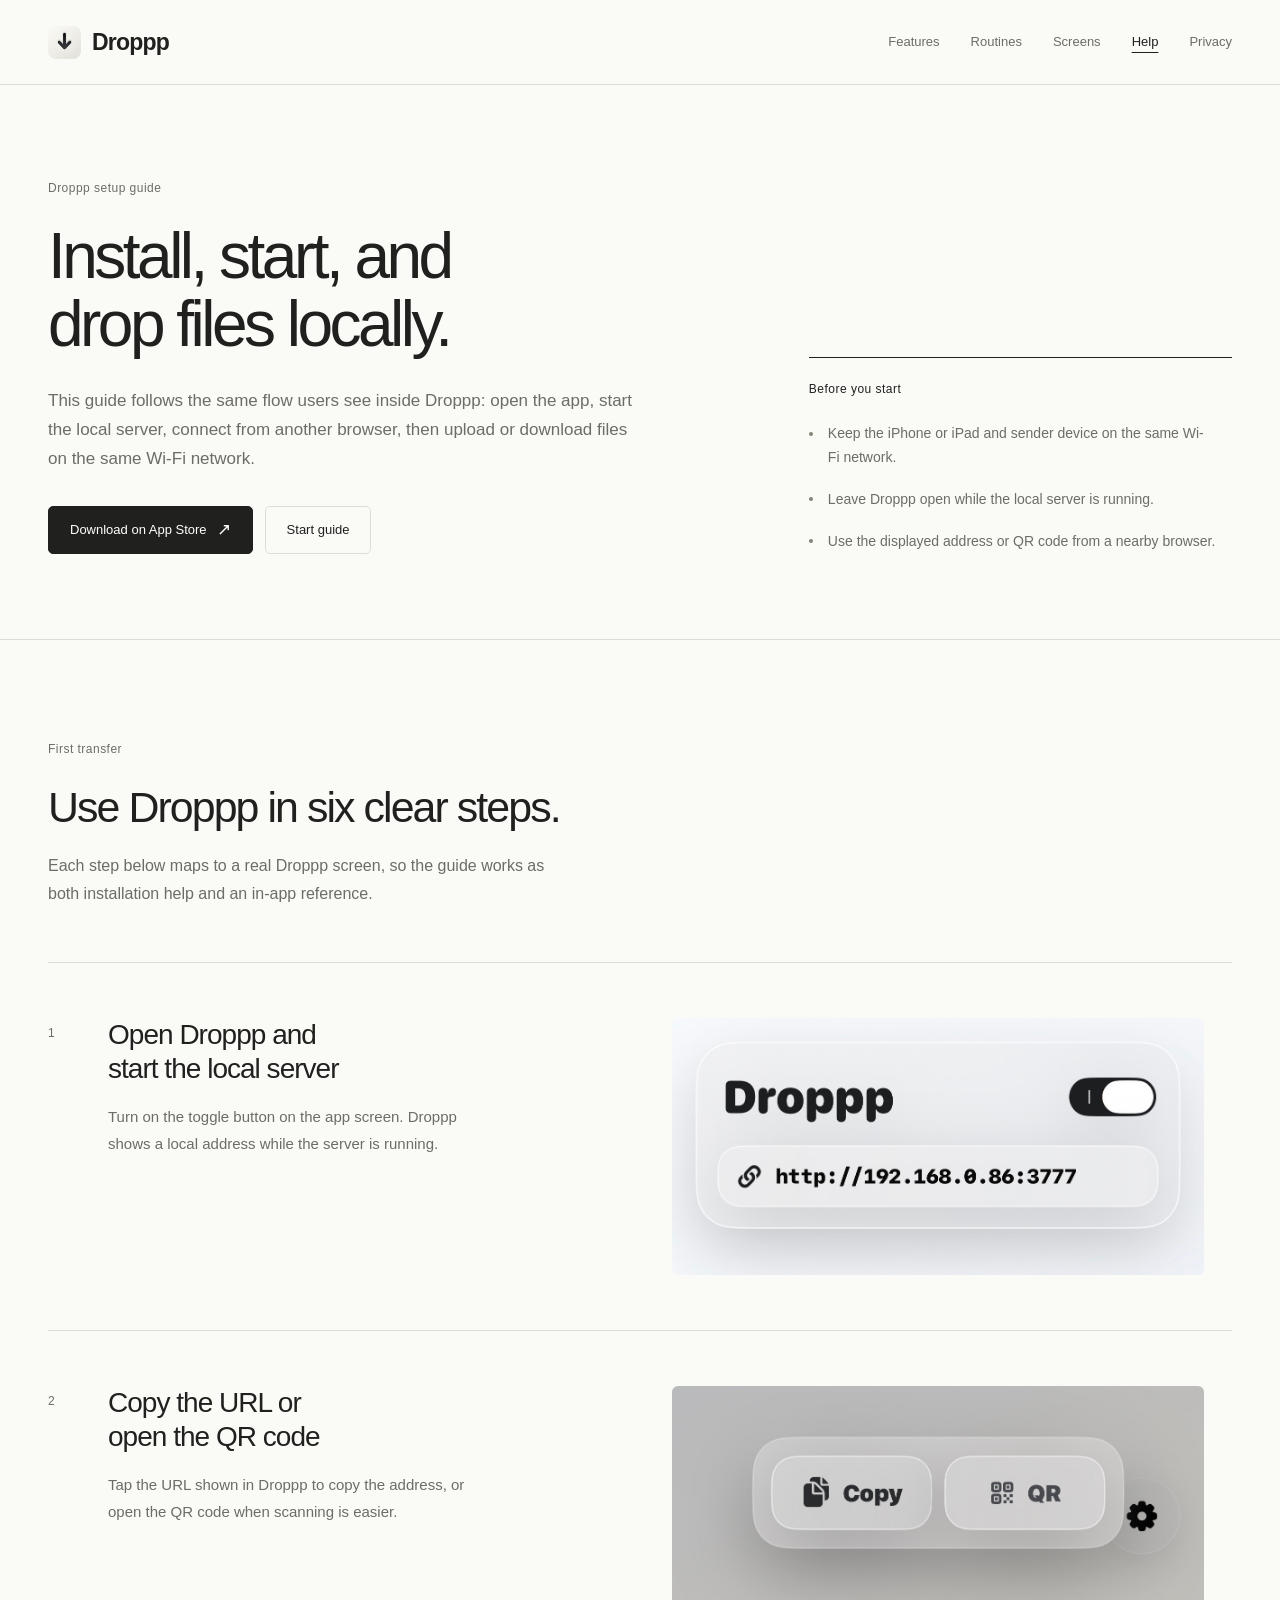
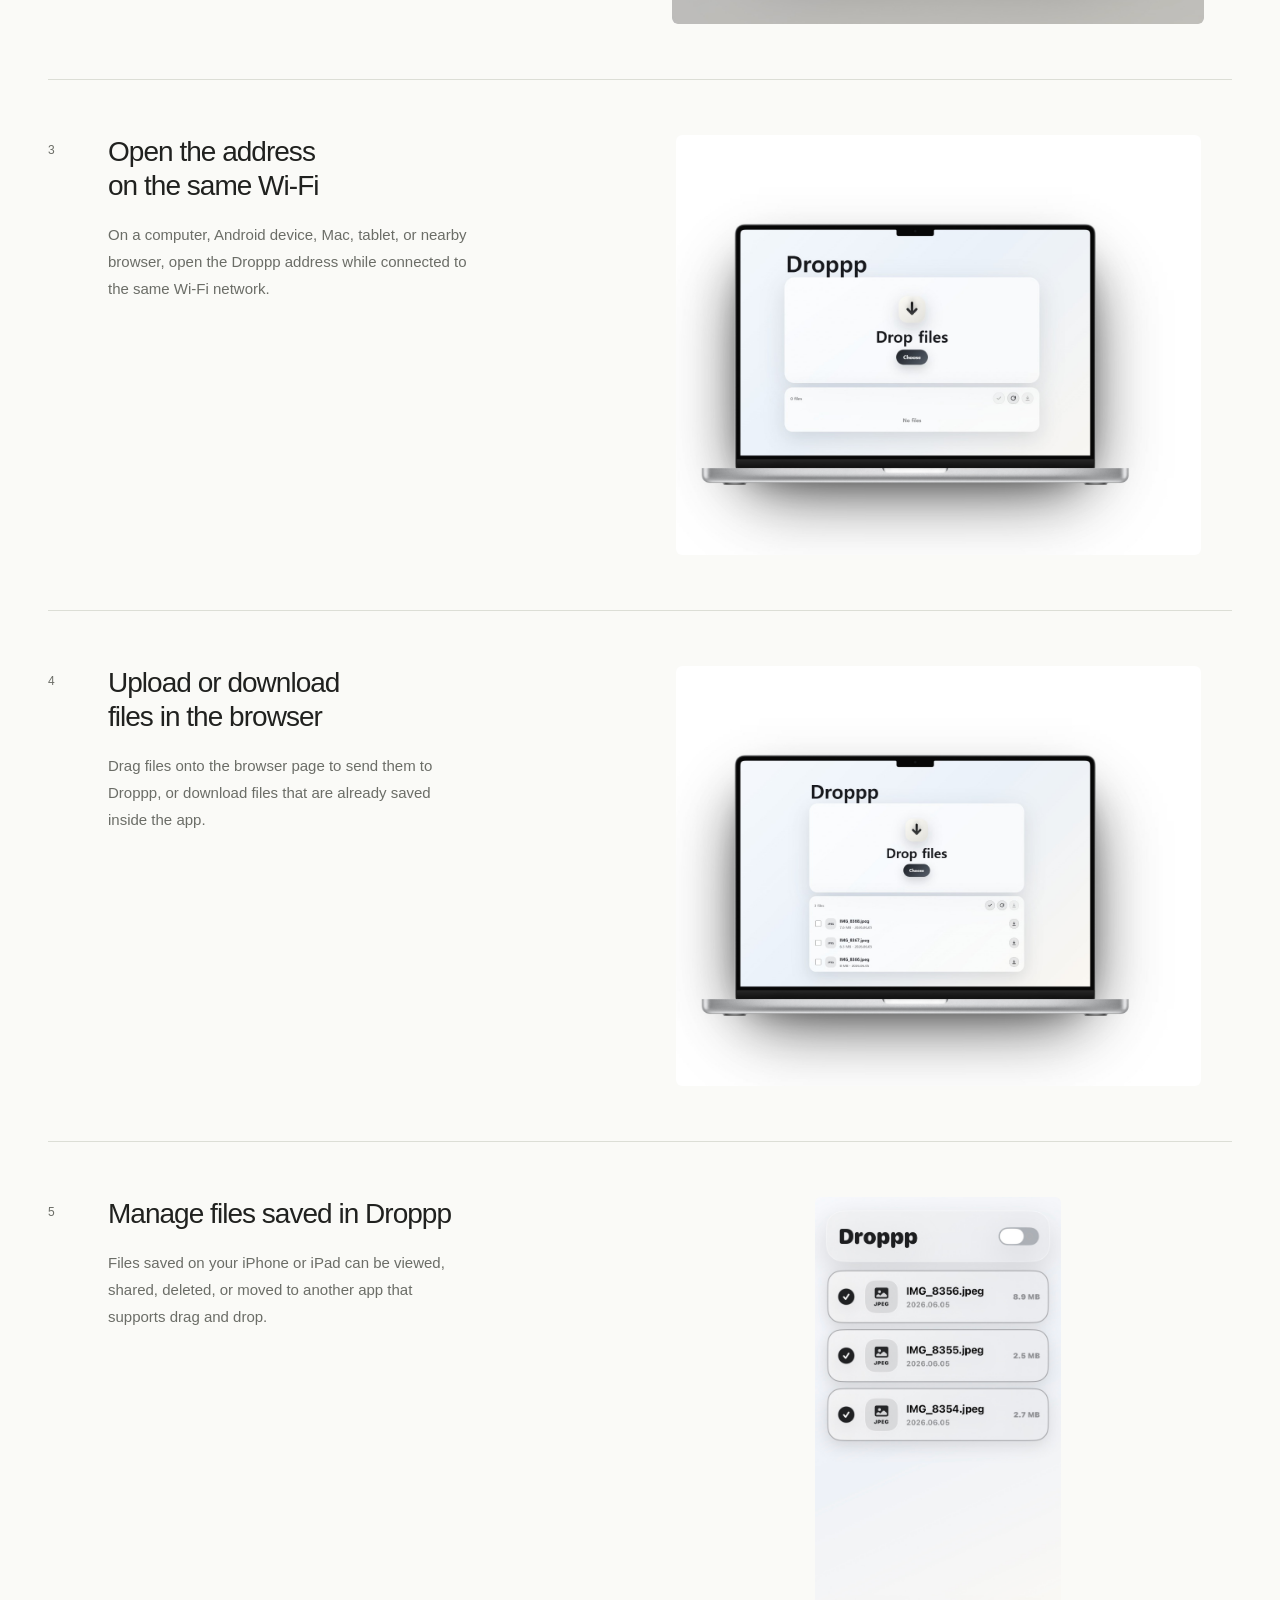
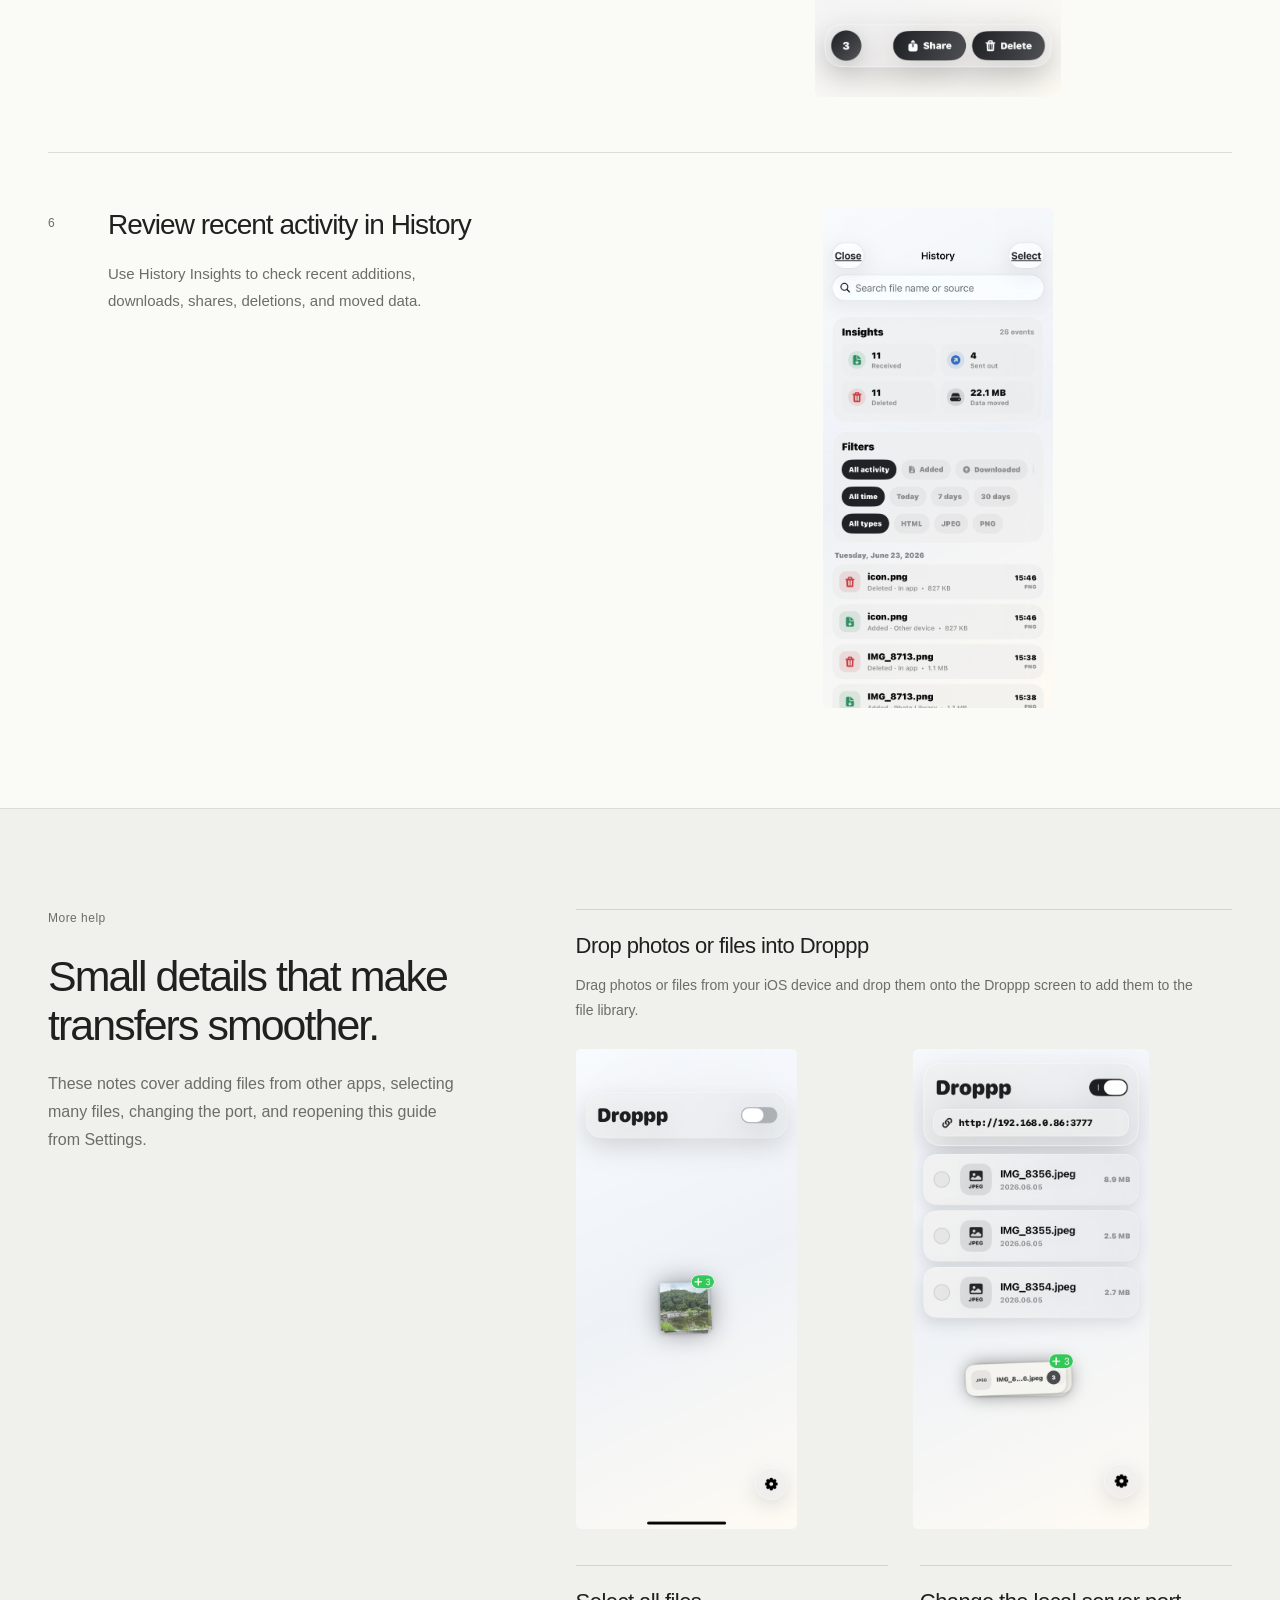
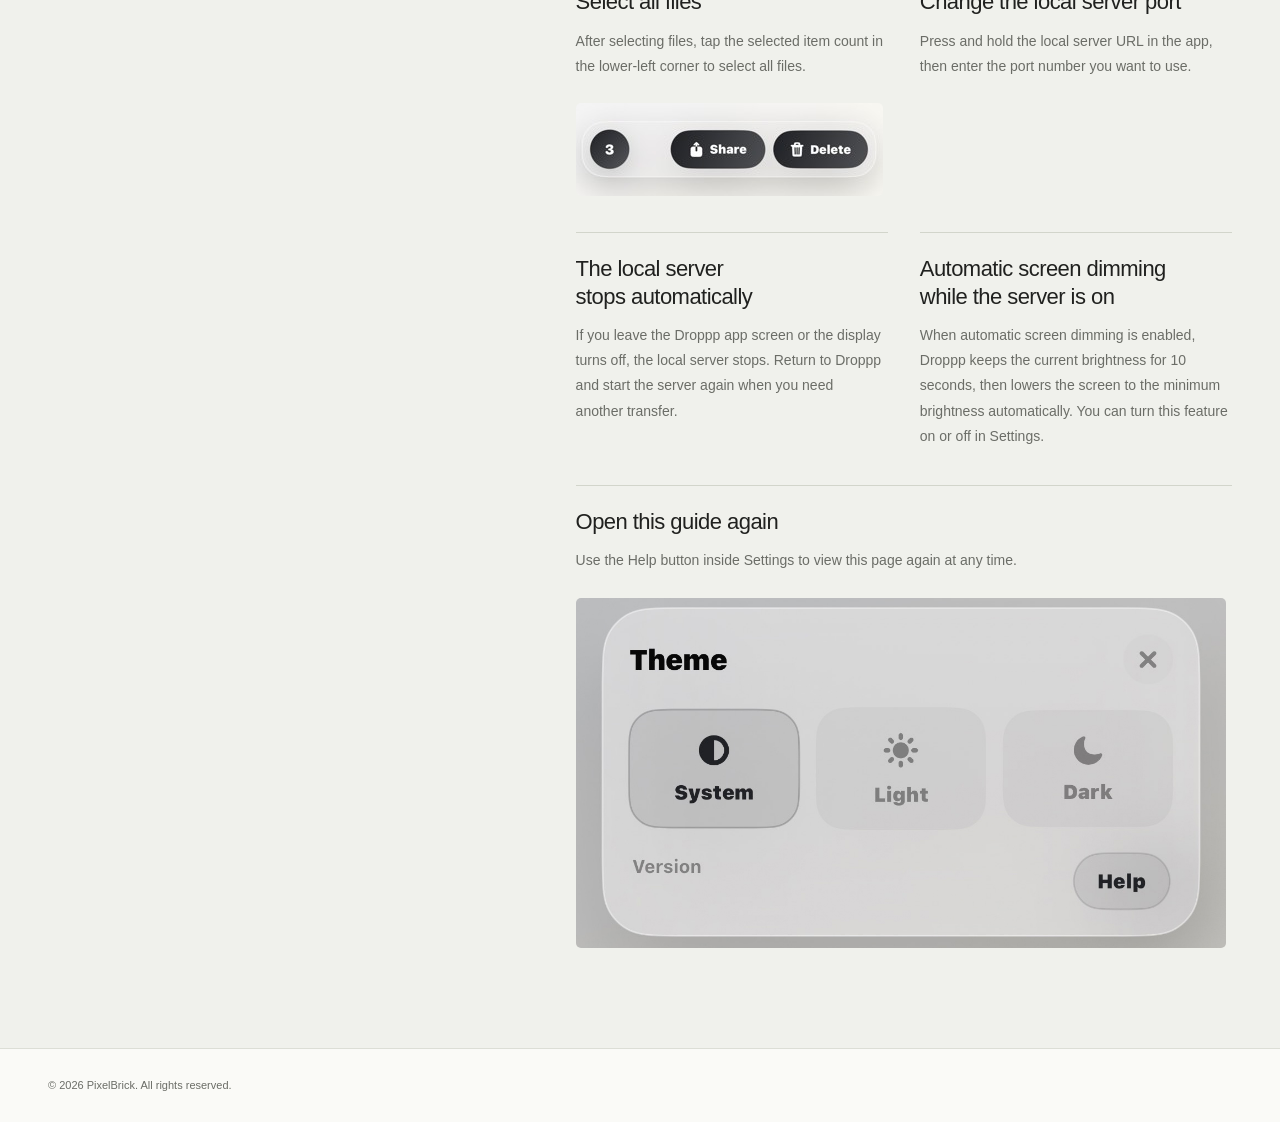
==== commit 426efbae: "Add files via upload" ====
--- a/help.html
+++ b/help.html
@@ -12,7 +12,7 @@
   <header class="site-header">
     <nav class="container nav" aria-label="Primary navigation">
       <a class="brand" href="index.html" aria-label="Droppp home">
-        <img src="app-icon.png" alt="" />
+        <img src="app-icon.png" alt="" width="1024" height="1024" />
         <span>Droppp</span>
       </a>
       <button class="nav-toggle" type="button" aria-label="Toggle navigation" aria-expanded="false" aria-controls="primary-nav">
@@ -68,10 +68,10 @@
             <div class="step-copy">
               <h3>Open Droppp and start the local server</h3>
               <p>Turn on the toggle button on the app screen. Droppp shows a local address while the server is running.</p>
+            </div>
               <figure class="step-media">
-                <img src="help1.jpg" alt="Droppp toggle button for starting the local host server" />
+                <img src="help1.jpg" alt="Droppp toggle button for starting the local host server" width="1179" height="570" loading="lazy" decoding="async" />
               </figure>
-            </div>
           </article>
 
           <article class="step-card reveal">
@@ -79,10 +79,10 @@
             <div class="step-copy">
               <h3>Copy the URL or open the QR code</h3>
               <p>Tap the URL shown in Droppp to copy the address, or open the QR code when scanning is easier.</p>
+            </div>
               <figure class="step-media">
-                <img src="help2.jpg" alt="Droppp local URL and QR code options" />
+                <img src="help2.jpg" alt="Droppp local URL and QR code options" width="1179" height="528" loading="lazy" decoding="async" />
               </figure>
-            </div>
           </article>
 
           <article class="step-card reveal">
@@ -90,10 +90,10 @@
             <div class="step-copy">
               <h3>Open the address on the same Wi-Fi</h3>
               <p>On a computer, Android device, Mac, tablet, or nearby browser, open the Droppp address while connected to the same Wi-Fi network.</p>
+            </div>
               <figure class="step-media">
-                <img src="help3.jpg" alt="Droppp local web page opened in a browser" />
+                <img src="help3.jpg" alt="Droppp local web page opened in a browser" width="1350" height="1080" loading="lazy" decoding="async" />
               </figure>
-            </div>
           </article>
 
           <article class="step-card reveal">
@@ -101,10 +101,10 @@
             <div class="step-copy">
               <h3>Upload or download files in the browser</h3>
               <p>Drag files onto the browser page to send them to Droppp, or download files that are already saved inside the app.</p>
+            </div>
               <figure class="step-media">
-                <img src="help4.jpg" alt="Droppp browser page for downloading and uploading files" />
+                <img src="help4.jpg" alt="Droppp browser page for downloading and uploading files" width="1350" height="1080" loading="lazy" decoding="async" />
               </figure>
-            </div>
           </article>
 
           <article class="step-card reveal">
@@ -112,10 +112,10 @@
             <div class="step-copy">
               <h3>Manage files saved in Droppp</h3>
               <p>Files saved on your iPhone or iPad can be viewed, shared, deleted, or moved to another app that supports drag and drop.</p>
+            </div>
               <figure class="step-media step-media-tall">
-                <img src="help5.jpg" alt="Files saved in the Droppp app on an iOS device" />
+                <img src="help5.jpg" alt="Files saved in the Droppp app on an iOS device" width="1179" height="2392" loading="lazy" decoding="async" />
               </figure>
-            </div>
           </article>
 
           <article class="step-card reveal">
@@ -123,10 +123,10 @@
             <div class="step-copy">
               <h3>Review recent activity in History</h3>
               <p>Use History Insights to check recent additions, downloads, shares, deletions, and moved data.</p>
+            </div>
               <figure class="step-media step-media-tall">
-                <img src="help6.jpg" alt="Droppp History page showing file activity logs" />
+                <img src="help6.jpg" alt="Droppp History page showing file activity logs" width="1179" height="2556" loading="lazy" decoding="async" />
               </figure>
-            </div>
           </article>
         </div>
       </div>
@@ -146,10 +146,10 @@
             <p>Drag photos or files from your iOS device and drop them onto the Droppp screen to add them to the file library.</p>
             <div class="guide-image-row" aria-label="Dropping files into Droppp examples">
               <figure class="guide-image">
-                <img src="etc1-1.jpg" alt="Dragging a photo or file toward Droppp" />
+                <img src="etc1-1.jpg" alt="Dragging a photo or file toward Droppp" width="1179" height="2556" loading="lazy" decoding="async" />
               </figure>
               <figure class="guide-image">
-                <img src="etc1-2.jpg" alt="Dropping a photo or file into the Droppp screen" />
+                <img src="etc1-2.jpg" alt="Dropping a photo or file into the Droppp screen" width="1179" height="2396" loading="lazy" decoding="async" />
               </figure>
             </div>
           </article>
@@ -158,7 +158,7 @@
             <h2>Select all files</h2>
             <p>After selecting files, tap the selected item count in the lower-left corner to select all files.</p>
             <figure class="guide-image guide-image-compact">
-              <img src="etc2.jpg" alt="Selected item count control for selecting all files" />
+              <img src="etc2.jpg" alt="Selected item count control for selecting all files" width="307" height="93" loading="lazy" decoding="async" />
             </figure>
           </article>
 
@@ -181,7 +181,7 @@
             <h2>Open this guide again</h2>
             <p>Use the Help button inside Settings to view this page again at any time.</p>
             <figure class="guide-image guide-image-half">
-              <img src="etc4.jpg" alt="Help button inside Droppp Settings" />
+              <img src="etc4.jpg" alt="Help button inside Droppp Settings" width="1179" height="634" loading="lazy" decoding="async" />
             </figure>
           </article>
         </div>
--- a/styles.css
+++ b/styles.css
@@ -1,1091 +1,243 @@
 :root {
-  --ink: #111216;
-  --ink-soft: #34373d;
-  --muted: #707782;
-  --paper: #faf8f1;
-  --paper-deep: #eee8da;
-  --mist: #edf5f2;
-  --ice: #eef4fb;
-  --surface: rgba(255, 255, 255, .78);
-  --surface-strong: #fffdf8;
-  --line: rgba(17, 18, 22, .12);
-  --line-strong: rgba(17, 18, 22, .2);
-  --gold: #b9975b;
-  --gold-soft: #ead8b6;
-  --graphite: #17191e;
-  --graphite-2: #23262d;
-  --white: #ffffff;
-  --shadow: 0 30px 90px rgba(17, 18, 22, .18);
-  --shadow-soft: 0 16px 40px rgba(17, 18, 22, .1);
-  --shadow-line: 0 1px 0 rgba(255, 255, 255, .58) inset;
-}
-
-* {
-  box-sizing: border-box;
-}
-
-html {
-  scroll-behavior: smooth;
-  -webkit-text-size-adjust: 100%;
-}
-
+  color-scheme: light;
+  --ink: #20211f;
+  --muted: #6b6d67;
+  --paper: #fafaf7;
+  --wash: #f0f1ec;
+  --line: #dcded6;
+  --white: #fff;
+}
+
+* { box-sizing: border-box; }
+html { scroll-behavior: smooth; scroll-padding-top: 104px; -webkit-text-size-adjust: 100%; }
 body {
   margin: 0;
+  background: var(--paper);
   color: var(--ink);
-  background:
-    linear-gradient(180deg, #fbfaf5 0%, var(--mist) 46%, var(--ice) 100%);
-  font-family: -apple-system, BlinkMacSystemFont, "SF Pro Display", "Segoe UI", sans-serif;
-  line-height: 1.5;
-  letter-spacing: 0;
-  overflow-x: hidden;
-}
-
-img {
-  display: block;
-  max-width: 100%;
-}
-
-a {
-  color: inherit;
-  text-decoration: none;
-}
-
-h1,
-h2,
-h3,
-p,
-a,
-li,
-span {
-  overflow-wrap: break-word;
-  letter-spacing: 0;
-}
-
-.container {
-  width: min(1160px, calc(100% - 48px));
-  margin: 0 auto;
-}
-
+  font-family: "Helvetica Neue", Helvetica, Arial, sans-serif;
+  font-size: 16px;
+  line-height: 1.6;
+  -webkit-font-smoothing: antialiased;
+}
+img { display: block; max-width: 100%; height: auto; }
+a { color: inherit; text-decoration: none; }
+button { font: inherit; }
+h1, h2, h3, p, figure { margin: 0; }
+h1, h2, h3 { font-weight: 500; text-wrap: balance; }
+p, li { text-wrap: pretty; }
+::selection { background: #dfe4d5; color: var(--ink); }
+:focus-visible { outline: 2px solid var(--ink); outline-offset: 5px; }
+.container { width: min(1200px, calc(100% - 96px)); margin-inline: auto; }
+
+/* A quiet, consistent navigation across all three pages. */
 .site-header {
   position: sticky;
   top: 0;
   z-index: 20;
-  border-bottom: 1px solid rgba(17, 18, 22, .08);
-  background: rgba(250, 248, 241, .82);
-  backdrop-filter: blur(22px) saturate(1.18);
-}
-
-.site-header.is-scrolled {
-  background: rgba(250, 248, 241, .94);
-  box-shadow: 0 12px 34px rgba(17, 18, 22, .08);
-}
-
-.nav {
-  display: flex;
-  min-height: 72px;
-  align-items: center;
-  justify-content: space-between;
-  flex-wrap: wrap;
-  gap: 16px;
-  padding: 12px 0;
-}
-
-.brand {
-  display: inline-flex;
-  align-items: center;
-  gap: 12px;
-  flex: 0 0 auto;
-  font-size: 23px;
-  font-weight: 900;
-  line-height: 1;
-  white-space: nowrap;
-}
-
-.brand img {
-  width: 40px;
-  height: 40px;
-  border-radius: 8px;
-  box-shadow: var(--shadow-soft);
-}
-
-.navlinks {
-  display: flex;
-  flex-wrap: wrap;
-  justify-content: flex-end;
-  gap: 6px;
-}
-
-.nav-toggle {
-  display: none;
-  width: 42px;
-  height: 42px;
-  align-items: center;
-  justify-content: center;
-  flex-direction: column;
-  gap: 5px;
-  border: 1px solid var(--line);
-  border-radius: 8px;
-  background: rgba(255, 255, 255, .82);
-  color: var(--ink);
-  cursor: pointer;
-}
-
-.nav-toggle span {
-  display: block;
-  width: 18px;
-  height: 2px;
-  border-radius: 999px;
-  background: currentColor;
-}
-
-.navlinks a {
-  display: inline-flex;
-  min-height: 38px;
-  align-items: center;
-  justify-content: center;
-  border: 1px solid transparent;
-  border-radius: 8px;
-  padding: 0 12px;
-  color: #50555d;
-  font-size: 14px;
-  font-weight: 780;
-  line-height: 1.1;
-  transition: background .18s ease, border-color .18s ease, color .18s ease;
-}
-
-.navlinks a:hover,
-.navlinks a:focus-visible,
-.navlinks a.is-active {
-  border-color: var(--line);
-  background: rgba(255, 255, 255, .84);
-  color: var(--ink);
-  outline: none;
-}
-
-.hero-panel {
-  position: relative;
-  overflow: hidden;
-  border-bottom: 1px solid rgba(255, 255, 255, .12);
-  background:
-    linear-gradient(135deg, var(--graphite) 0%, #101116 48%, #262016 100%);
-  color: var(--white);
-}
-
-.hero-panel::before {
-  content: "";
-  position: absolute;
-  inset: 0;
-  background:
-    linear-gradient(90deg, rgba(255,255,255,.045) 1px, transparent 1px),
-    linear-gradient(180deg, rgba(255,255,255,.045) 1px, transparent 1px);
-  background-size: 72px 72px;
-  -webkit-mask-image: linear-gradient(90deg, transparent 0%, #000 22%, #000 78%, transparent 100%);
-  mask-image: linear-gradient(90deg, transparent 0%, #000 22%, #000 78%, transparent 100%);
-  opacity: .55;
-  pointer-events: none;
-}
-
-.hero-panel::after {
-  content: "";
-  position: absolute;
-  inset: auto 0 0;
-  height: 1px;
-  background: linear-gradient(90deg, transparent, rgba(185, 151, 91, .82), transparent);
-}
-
-.hero-grid {
-  position: relative;
-  z-index: 1;
-  display: grid;
-  grid-template-columns: minmax(0, .9fr) minmax(360px, 1.1fr);
-  min-height: min(720px, calc(100svh - 118px));
-  align-items: center;
-  gap: clamp(34px, 6vw, 80px);
-  padding: clamp(62px, 8vw, 94px) 0 clamp(64px, 8vw, 92px);
-}
-
-.hero-content {
-  width: 100%;
-}
-
-.kicker,
-.eyebrow {
-  margin: 0 0 14px;
-  color: var(--gold-soft);
-  font-size: 12px;
-  font-weight: 860;
-  line-height: 1.2;
-  text-transform: uppercase;
-}
-
-.hero-content h1,
-.page-title h1,
-.help-hero h1 {
-  max-width: 840px;
-  margin: 0;
-  font-size: clamp(44px, 7.6vw, 92px);
-  font-weight: 930;
-  line-height: .96;
-}
-
-.lead {
-  max-width: 660px;
-  margin: 24px 0 0;
-  color: rgba(255, 255, 255, .78);
-  font-size: clamp(19px, 2.15vw, 25px);
-  font-weight: 620;
-  line-height: 1.38;
-}
-
-.button-row {
-  display: flex;
-  flex-wrap: wrap;
-  align-items: center;
-  gap: 10px;
-  margin-top: 30px;
-}
-
-.button {
-  display: inline-flex;
-  min-height: 48px;
-  max-width: 100%;
-  align-items: center;
-  justify-content: center;
-  border: 1px solid var(--line);
-  border-radius: 8px;
-  padding: 12px 18px;
-  font-size: 15px;
-  font-weight: 860;
-  line-height: 1.15;
-  text-align: center;
-  transition: transform .18s ease, box-shadow .18s ease, background .18s ease, border-color .18s ease;
-}
-
-.button:hover,
-.button:focus-visible {
-  transform: translateY(-1px);
-  outline: none;
-}
-
-.button-primary {
-  border-color: var(--gold);
-  background: linear-gradient(135deg, var(--gold) 0%, #d7bd83 100%);
-  color: #19150e;
-  box-shadow: 0 18px 34px rgba(185, 151, 91, .24);
-}
-
-.button-secondary {
-  border-color: rgba(17, 18, 22, .14);
-  background: rgba(255, 255, 255, .78);
-  color: var(--ink);
-  box-shadow: var(--shadow-line);
-}
-
-.hero-panel .button-secondary {
-  border-color: rgba(255, 255, 255, .18);
-  background: rgba(255, 255, 255, .08);
-  color: var(--white);
-}
-
-.button-light {
-  border-color: #fff;
-  background: #fff;
-  color: var(--ink);
-}
-
-.button-dark-outline {
-  border-color: rgba(255, 255, 255, .28);
-  background: transparent;
-  color: #fff;
-}
-
-.proof-row {
-  display: flex;
-  flex-wrap: wrap;
-  gap: 8px;
-  margin-top: 26px;
-}
-
-.proof-row span {
-  display: inline-flex;
-  min-height: 34px;
-  align-items: center;
-  border: 1px solid rgba(255, 255, 255, .14);
-  border-radius: 8px;
-  padding: 8px 11px;
-  background: rgba(255, 255, 255, .06);
-  color: rgba(255, 255, 255, .76);
-  font-size: 13px;
-  font-weight: 800;
-}
-
-.hero-media {
-  position: relative;
-  margin: 0;
-  overflow: hidden;
-  border: 1px solid rgba(255, 255, 255, .18);
-  border-radius: 8px;
-  background: rgba(255, 255, 255, .08);
-  box-shadow: var(--shadow);
-}
-
-.hero-media img {
-  width: 100%;
-  height: min(660px, 70svh);
-  object-fit: cover;
-  object-position: center top;
-}
-
-.hero-next {
-  position: absolute;
-  right: 24px;
-  bottom: 18px;
-  z-index: 2;
-  width: 42px;
-  height: 42px;
-  border: 1px solid rgba(255, 255, 255, .24);
-  border-radius: 8px;
-}
-
-.hero-next::before,
-.hero-next::after {
-  content: "";
-  position: absolute;
-  left: 50%;
-  width: 12px;
-  height: 2px;
-  background: rgba(255, 255, 255, .7);
-  transform-origin: center;
-}
-
-.hero-next::before {
-  top: 19px;
-  transform: translateX(-75%) rotate(45deg);
-}
-
-.hero-next::after {
-  top: 19px;
-  transform: translateX(-25%) rotate(-45deg);
-}
-
-.section {
-  padding: clamp(72px, 8.4vw, 112px) 0;
-}
-
-.section-tint {
-  border-top: 1px solid rgba(17, 18, 22, .08);
-  border-bottom: 1px solid rgba(17, 18, 22, .08);
-  background:
-    linear-gradient(180deg, rgba(255, 255, 255, .58), rgba(238, 244, 251, .74));
-}
-
-.section-header {
-  max-width: 780px;
-  margin: 0 0 38px;
-}
-
-.section-header .eyebrow,
-.install-copy .eyebrow,
-.page-title .kicker,
-.help-hero .kicker,
-.legal-copy + .eyebrow {
-  color: #7a642e;
-}
-
-.section-header h2,
-.cta-content h2,
-.install-copy h2,
-.notes-grid h2,
-.legal-copy h2 {
-  margin: 0;
-  font-weight: 920;
-  line-height: 1.06;
-}
-
-.section-header h2,
-.cta-content h2,
-.install-copy h2 {
-  font-size: clamp(32px, 5.2vw, 58px);
-}
-
-.section-header p:not(.eyebrow),
-.cta-content p:not(.eyebrow),
-.install-copy p:not(.eyebrow),
-.notes-grid p,
-.setup-checklist li {
-  margin: 14px 0 0;
-  color: var(--muted);
-  font-size: 18px;
-  font-weight: 560;
-  line-height: 1.55;
-}
-
-.feature-grid {
-  display: grid;
-  grid-template-columns: repeat(3, minmax(0, 1fr));
-  gap: 14px;
-}
-
-.feature-card {
-  min-height: 258px;
-  border: 1px solid var(--line);
-  border-radius: 8px;
-  padding: 24px;
-  background: linear-gradient(180deg, rgba(255, 255, 255, .84), rgba(255, 255, 255, .58));
-  box-shadow: var(--shadow-soft), var(--shadow-line);
-}
-
-.feature-mark {
-  display: inline-flex;
-  min-width: 42px;
-  height: 36px;
-  align-items: center;
-  justify-content: center;
-  border-radius: 8px;
-  background: var(--graphite);
-  color: var(--gold-soft);
-  font-size: 13px;
-  font-weight: 860;
-}
-
-.feature-card h3 {
-  margin: 24px 0 9px;
-  font-size: 23px;
-  font-weight: 900;
-  line-height: 1.14;
-}
-
-.feature-card p {
-  margin: 0;
-  color: var(--muted);
-  font-size: 16px;
-  font-weight: 560;
-}
-
-.routine-band {
-  background:
-    linear-gradient(135deg, #f8f5ea 0%, #eaf3ef 44%, #e8eff8 100%);
-}
-
-.routine-grid {
-  display: grid;
-  grid-template-columns: minmax(0, .95fr) minmax(320px, 1.05fr);
-  gap: clamp(26px, 5vw, 58px);
-  align-items: start;
-}
-
-.routine-list {
-  display: grid;
-  gap: 12px;
-}
-
-.routine-item {
-  border: 1px solid var(--line);
-  border-radius: 8px;
-  padding: 22px;
-  background: rgba(255, 255, 255, .72);
-  box-shadow: var(--shadow-line);
-}
-
-.routine-item span {
-  display: block;
-  color: var(--ink);
-  font-size: 21px;
-  font-weight: 900;
-  line-height: 1.2;
-}
-
-.routine-item p {
-  margin: 10px 0 0;
-  color: var(--muted);
-  font-size: 16px;
-  font-weight: 560;
-}
-
-.screen-grid {
-  display: grid;
-  grid-template-columns: minmax(0, 1.08fr) minmax(250px, .92fr);
-  gap: 14px;
-}
-
-.screen-frame {
-  display: flex;
-  min-height: 0;
-  margin: 0;
-  overflow: hidden;
-  border: 1px solid var(--line);
-  border-radius: 8px;
-  background: var(--surface-strong);
-  box-shadow: var(--shadow-soft), var(--shadow-line);
-}
-
-.screen-frame-large {
-  grid-row: span 2;
-}
-
-.screen-frame img {
-  width: 100%;
-  height: auto;
-  max-height: 440px;
-  object-fit: contain;
-  background: var(--surface-strong);
-}
-
-.screen-frame-large img {
-  max-height: 900px;
-}
-
-.install-band {
   background: var(--paper);
-}
-
-.install-grid {
-  display: grid;
-  grid-template-columns: minmax(0, 1fr) auto;
-  align-items: center;
-  gap: 30px;
-}
-
-.install-copy {
-  max-width: 760px;
-}
-
-.install-actions {
-  display: flex;
-  flex-wrap: wrap;
-  gap: 10px;
-  justify-content: flex-end;
-}
-
-.cta-band {
-  background:
-    linear-gradient(135deg, #121317 0%, #202228 62%, #2b2316 100%);
-  color: #fff;
-}
-
-.cta-content {
-  display: grid;
-  grid-template-columns: minmax(0, 1fr) auto;
-  align-items: center;
-  gap: 28px;
-}
-
-.cta-content .eyebrow,
-.cta-content p:not(.eyebrow) {
-  color: rgba(255, 255, 255, .72);
-}
-
-.cta-content p:not(.eyebrow) {
-  max-width: 700px;
-}
-
-.cta-actions {
-  justify-content: flex-end;
-  margin-top: 0;
-}
-
-.site-footer {
-  padding: 34px 0 50px;
-  color: #727882;
-  font-size: 14px;
-  font-weight: 720;
-  text-align: center;
-  background: #f4f6f8;
-}
-
-.page-main {
-  padding-bottom: 78px;
-}
-
-.page-title {
-  padding: 76px 0 30px;
-}
-
-.page-title h1 {
-  color: var(--ink);
-}
-
-.page-title p:not(.kicker) {
-  max-width: 680px;
-  margin: 18px 0 0;
-  color: var(--muted);
-  font-size: 19px;
-  font-weight: 650;
-}
-
-.legal-copy {
-  width: min(900px, calc(100% - 48px));
-  border: 1px solid var(--line);
-  border-radius: 8px;
-  padding: clamp(28px, 5vw, 46px);
-  background: rgba(255, 255, 255, .78);
-  box-shadow: var(--shadow-soft), var(--shadow-line);
-}
-
-.legal-copy h2 {
-  margin-top: 34px;
-  font-size: 24px;
-}
-
-.legal-copy h2:first-of-type {
-  margin-top: 26px;
-}
-
-.legal-copy p {
-  margin: 0 0 14px;
-  color: #454a52;
-  font-size: 16px;
-  font-weight: 520;
-}
-
-.legal-copy a {
-  font-weight: 860;
-  text-decoration: underline;
-  text-underline-offset: 3px;
-}
-
-.help-hero {
-  position: relative;
-  overflow: hidden;
-  border-bottom: 1px solid rgba(17, 18, 22, .08);
-  background:
-    linear-gradient(135deg, #fbfaf5 0%, #edf5f2 52%, #e9eff8 100%);
-  padding: clamp(66px, 8vw, 96px) 0 clamp(50px, 7vw, 78px);
-}
-
-.help-hero::before {
-  content: "";
-  position: absolute;
-  inset: 0;
-  background:
-    linear-gradient(90deg, rgba(17,18,22,.045) 1px, transparent 1px),
-    linear-gradient(180deg, rgba(17,18,22,.04) 1px, transparent 1px);
-  background-size: 68px 68px;
-  opacity: .46;
-  pointer-events: none;
-}
-
-.help-hero-grid {
-  position: relative;
-  z-index: 1;
-  display: grid;
-  grid-template-columns: minmax(0, 1fr) minmax(280px, 380px);
-  gap: clamp(28px, 6vw, 68px);
-  align-items: end;
-}
-
-.help-hero .lead {
-  color: var(--ink-soft);
-}
-
-.setup-checklist {
-  border: 1px solid var(--line);
-  border-radius: 8px;
-  padding: 24px;
-  background: rgba(255, 255, 255, .76);
-  box-shadow: var(--shadow-soft), var(--shadow-line);
-}
-
-.setup-checklist ul {
-  display: grid;
-  gap: 12px;
-  margin: 0;
-  padding: 0;
-  list-style: none;
-}
-
-.setup-checklist li {
-  position: relative;
-  margin: 0;
-  padding-left: 20px;
-  font-size: 16px;
-}
-
-.setup-checklist li::before {
-  content: "";
-  position: absolute;
-  top: .72em;
-  left: 0;
-  width: 8px;
-  height: 8px;
-  border-radius: 50%;
-  background: var(--gold);
-}
-
-.step-grid {
-  display: grid;
-  gap: 16px;
-}
-
-.step-card {
-  display: grid;
-  grid-template-columns: 64px minmax(0, 1fr);
-  align-items: start;
-  gap: 22px;
-  border: 1px solid var(--line);
-  border-radius: 8px;
-  padding: clamp(18px, 3vw, 26px);
-  background: rgba(255, 255, 255, .78);
-  box-shadow: var(--shadow-soft), var(--shadow-line);
-}
-
-.step-number {
-  display: inline-flex;
-  width: 56px;
-  height: 56px;
-  align-items: center;
-  justify-content: center;
-  border-radius: 8px;
-  background: var(--graphite);
-  color: var(--gold-soft);
-  font-size: 24px;
-  font-weight: 920;
-  line-height: 1;
-  margin-top: 2px;
-}
-
-.step-copy h3 {
-  margin: 0 0 8px;
-  font-size: clamp(22px, 3vw, 30px);
-  font-weight: 920;
-  line-height: 1.12;
-}
-
-.step-copy p {
-  max-width: 760px;
-  margin: 0;
-  color: var(--muted);
-  font-size: 16px;
-  font-weight: 560;
-}
-
-.step-media,
-.guide-image {
-  display: flex;
-  align-items: center;
-  justify-content: center;
-  margin: 20px 0 0;
-  overflow: hidden;
-  border: 1px solid var(--line);
-  border-radius: 8px;
-  background: var(--surface-strong);
-  box-shadow: var(--shadow-line);
-}
-
-.step-media {
-  width: min(520px, 58%);
-  margin-left: auto;
-  margin-right: auto;
-}
-
-.step-media img,
-.guide-image img {
-  width: auto;
-  max-width: 100%;
-  height: auto;
-  max-height: 560px;
-  object-fit: contain;
-}
-
-.step-media-tall img,
-.guide-image img {
-  max-height: 640px;
-}
-
-.help-notes {
-  background: var(--paper);
-}
-
-.help-notes-grid {
-  display: grid;
-  grid-template-columns: minmax(0, .84fr) minmax(360px, 1.16fr);
-  gap: clamp(28px, 5vw, 60px);
-  align-items: start;
-}
-
-.notes-grid {
-  display: grid;
-  grid-template-columns: repeat(2, minmax(0, 1fr));
-  gap: 14px;
-}
-
-.note-card {
-  border: 1px solid var(--line);
-  border-radius: 8px;
-  padding: 22px;
-  background: rgba(255, 255, 255, .78);
-  box-shadow: var(--shadow-line);
-}
-
-.note-card:first-child {
-  grid-column: 1 / -1;
-}
-
-.notes-grid h2 {
-  font-size: clamp(22px, 2.8vw, 28px);
-}
-
-.guide-image-row {
-  display: grid;
-  grid-template-columns: repeat(2, minmax(0, 1fr));
-  gap: 14px;
-  margin-top: 18px;
-}
-
-.guide-image-row .guide-image {
-  margin-top: 0;
-}
-
-.guide-image-compact {
-  width: fit-content;
-  max-width: 100%;
-  padding: 10px;
-}
-
-.guide-image-compact img {
-  width: min(360px, 100%);
-  max-height: 140px;
-}
-
-.guide-image-half {
-  width: min(420px, 72%);
-  margin-left: 0;
-  margin-right: auto;
-}
-
+  border-bottom: 1px solid var(--line);
+}
+.nav { min-height: 84px; display: flex; align-items: center; justify-content: space-between; gap: 24px; }
+.brand { display: inline-flex; align-items: center; gap: 11px; font-size: 23px; font-weight: 600; letter-spacing: -.8px; line-height: 1; }
+.brand img { width: 33px; height: 33px; border-radius: 8px; }
+.navlinks { display: flex; align-items: center; gap: 31px; }
+.navlinks a { display: inline-flex; align-items: center; min-height: 44px; font-size: 13px; color: var(--muted); transition: color .15s; }
+.navlinks a:hover, .navlinks a.is-active { color: var(--ink); text-decoration: underline; text-underline-offset: 6px; text-decoration-thickness: 1px; }
+.nav-toggle { display: none; width: 44px; height: 44px; border: 0; background: none; color: var(--ink); cursor: pointer; }
+.nav-toggle span { display: block; width: 20px; height: 1px; margin: 5px auto; background: currentColor; transition: transform .2s, opacity .2s; }
+
+/* Home */
+.hero-panel { border-bottom: 1px solid var(--line); }
+.hero-grid { display: grid; grid-template-columns: 1.25fr .75fr; align-items: center; gap: 70px; padding-block: 64px 80px; }
+.kicker, .eyebrow { color: var(--muted); font-size: 12px; font-weight: 500; line-height: 1.5; letter-spacing: .04em; margin-bottom: 25px; }
+.hero-content h1 { max-width: 650px; font-size: clamp(54px, 5.8vw, 80px); line-height: 1.04; letter-spacing: -.062em; }
+.lead { max-width: 495px; margin-top: 28px; color: var(--muted); font-size: 17px; line-height: 1.7; }
+.button-row { display: flex; flex-wrap: wrap; align-items: center; gap: 12px; margin-top: 32px; }
+.button { display: inline-flex; min-height: 48px; align-items: center; justify-content: center; gap: 10px; padding: 13px 21px; border: 1px solid var(--line); border-radius: 5px; font-size: 13px; font-weight: 500; line-height: 1.5; text-align: center; transition: background .18s, border-color .18s; }
+.button-primary { background: var(--ink); border-color: var(--ink); color: var(--white); }
+.button-primary:hover { background: #41433d; border-color: #41433d; }
+.button-secondary { background: transparent; }
+.button-secondary:hover { border-color: var(--ink); background: #eeefe8; }
+.button-light { background: var(--paper); color: var(--ink); border-color: var(--paper); }
+.button-light:hover { background: #dfe2d8; border-color: #dfe2d8; }
+.button-dark-outline { border-color: #62645d; color: var(--paper); }
+.button-dark-outline:hover { background: #363831; border-color: #a0a397; }
+.button[href^="https://apps.apple.com"]::after { content: "↗"; font-size: 17px; font-weight: 400; line-height: 1; }
+.proof-row { display: flex; flex-wrap: wrap; gap: 10px 20px; margin-top: 26px; }
+.proof-row span { display: inline-flex; align-items: center; gap: 8px; color: var(--muted); font-size: 11px; }
+.proof-row span::before { content: ""; width: 4px; height: 4px; border-radius: 50%; background: #929789; }
+.hero-media { width: min(100%, 300px); margin-inline: auto; }
+.hero-media img { width: 100%; border-radius: 4px; }
+.hero-next { display: none; }
+.section { padding-block: 100px; }
+.section-header { margin-bottom: 54px; }
+.section-header h2, .install-copy h2, .cta-content h2 { font-size: clamp(32px, 3.35vw, 46px); letter-spacing: -.045em; line-height: 1.13; }
+.section-header p:not(.eyebrow), .install-copy > p:not(.eyebrow), .cta-content p:not(.eyebrow) { max-width: 530px; margin-top: 21px; color: var(--muted); font-size: 16px; line-height: 1.75; }
+#features .section-header, #screens .section-header { display: grid; grid-template-columns: 1.2fr 1fr; column-gap: 100px; align-items: end; }
+#features .section-header .eyebrow, #screens .section-header .eyebrow { grid-column: 1 / -1; }
+#features .section-header > p:last-child, #screens .section-header > p:last-child { margin-top: 0; }
+.feature-grid { display: grid; grid-template-columns: repeat(3, minmax(0, 1fr)); gap: 34px 48px; }
+.feature-card { border-top: 1px solid var(--line); padding-top: 22px; }
+.feature-mark { display: block; color: var(--muted); font-size: 11px; font-variant-numeric: tabular-nums; letter-spacing: .04em; }
+.feature-card h3 { margin-top: 26px; margin-bottom: 12px; font-size: 21px; line-height: 1.25; letter-spacing: -.025em; }
+.feature-card p, .routine-item p { color: var(--muted); font-size: 14px; line-height: 1.8; }
+.routine-band { border-top: 1px solid var(--line); }
+.routine-grid { display: grid; grid-template-columns: 1fr 1fr; gap: 115px; align-items: start; }
+.routine-grid .section-header { margin-bottom: 0; }
+.routine-list { border-top: 1px solid var(--line); }
+.routine-item { padding-block: 26px; border-bottom: 1px solid var(--line); }
+.routine-item span { display: block; font-size: 19px; font-weight: 500; letter-spacing: -.025em; line-height: 1.35; }
+.routine-item p { margin-top: 12px; }
+#screens { background: var(--wash); }
+.screen-grid { display: grid; grid-template-columns: repeat(3, minmax(0, 1fr)); gap: 38px; padding-inline: 25px; align-items: start; }
+.screen-frame { overflow: hidden; border-radius: 16px; border: 1px solid #e0e1da; }
+.screen-frame img { width: 100%; }
+.install-band { border-bottom: 1px solid var(--line); }
+.install-grid { display: grid; grid-template-columns: 1.25fr .75fr; align-items: center; gap: 80px; }
+.install-copy { max-width: 630px; }
+.install-actions { display: flex; flex-direction: column; align-items: flex-start; justify-self: end; gap: 12px; }
+.install-actions .button { min-width: 190px; }
+.cta-band { background: #242620; color: var(--paper); }
+.cta-content { display: grid; grid-template-columns: 1.3fr .7fr; align-items: end; gap: 90px; }
+.cta-content .eyebrow { color: #b1b5a8; }
+.cta-content p:not(.eyebrow) { color: #bfc3b6; }
+.cta-actions { flex-direction: column; align-items: stretch; justify-self: end; margin-top: 0; }
+.site-footer { padding-block: 28px; border-top: 1px solid var(--line); color: var(--muted); font-size: 11px; }
+
+/* Help: instructions and their original images, side by side. */
+.help-hero { padding-block: 94px 85px; border-bottom: 1px solid var(--line); }
+.help-hero-grid { display: grid; grid-template-columns: 1.55fr 1fr; gap: 105px; align-items: end; }
+.help-hero h1 { max-width: 680px; font-size: clamp(44px, 5vw, 68px); letter-spacing: -.055em; line-height: 1.07; }
+.help-hero .lead { max-width: 590px; }
+.setup-checklist { border-top: 1px solid var(--ink); padding-top: 22px; }
+.setup-checklist .eyebrow { margin-bottom: 24px; color: var(--ink); }
+.setup-checklist ul { list-style: none; padding: 0; margin: 0; }
+.setup-checklist li { position: relative; padding-left: 19px; color: var(--muted); font-size: 14px; line-height: 1.7; }
+.setup-checklist li + li { margin-top: 18px; }
+.setup-checklist li::before { content: ""; position: absolute; left: 0; top: .65em; width: 4px; height: 4px; background: #7e8675; border-radius: 50%; }
+#steps .section-header { max-width: 650px; }
+.step-card { display: grid; grid-template-columns: 35px 1fr 1.15fr; align-items: start; gap: 25px; border-top: 1px solid var(--line); padding-block: 55px; }
+.step-card:last-child { padding-bottom: 0; }
+.step-number { padding-top: 6px; color: var(--muted); font-size: 12px; font-variant-numeric: tabular-nums; }
+.step-copy { max-width: 365px; }
+.step-copy h3 { font-size: 28px; line-height: 1.2; letter-spacing: -.035em; }
+.step-copy p { margin-top: 18px; font-size: 15px; line-height: 1.8; color: var(--muted); }
+.step-media { display: flex; justify-content: center; align-items: flex-start; padding-inline: 28px; }
+.step-media img { width: auto; max-width: 100%; max-height: 420px; object-fit: contain; border-radius: 6px; }
+.step-media-tall img { max-height: 500px; }
+.help-notes { border-top: 1px solid var(--line); background: var(--wash); }
+.help-notes-grid { display: grid; grid-template-columns: .8fr 1.2fr; gap: 90px; align-items: start; }
+.help-notes-grid > .section-header { position: sticky; top: 120px; margin-bottom: 0; }
+.notes-grid { display: grid; grid-template-columns: repeat(2, minmax(0, 1fr)); gap: 36px 32px; }
+.note-card { border-top: 1px solid #d2d5cb; padding-top: 22px; min-width: 0; }
+.note-card:first-child, .note-card:last-child { grid-column: 1 / -1; }
+.note-card h2 { font-size: 22px; letter-spacing: -.025em; line-height: 1.25; }
+.note-card p { color: var(--muted); font-size: 14px; line-height: 1.8; margin-top: 13px; }
+.guide-image-row { display: grid; grid-template-columns: repeat(2, minmax(0, 1fr)); gap: 18px; margin-top: 26px; }
+.guide-image { margin-top: 24px; }
+.guide-image-row .guide-image { margin-top: 0; }
+.guide-image img { width: auto; max-height: 480px; border-radius: 5px; }
+.guide-image-compact img { max-height: 100px; }
+.guide-image-half img { max-height: 350px; }
+
+/* Privacy reads like a document, with a clear title and comfortable measure. */
+.page-main { display: grid; grid-template-columns: .75fr 1.25fr; gap: 100px; width: min(1200px, calc(100% - 96px)); margin-inline: auto; padding-block: 100px 120px; align-items: start; }
+.page-main .container { width: 100%; }
+.page-title { position: sticky; top: 135px; }
+.page-title h1 { font-size: clamp(42px, 4.3vw, 60px); letter-spacing: -.055em; line-height: 1.1; }
+.page-title p:not(.kicker) { color: var(--muted); font-size: 12px; margin-top: 24px; }
+.legal-copy { max-width: 650px; }
+.legal-copy > p:first-child { color: var(--ink); font-size: 20px; line-height: 1.65; margin-bottom: 40px; }
+.legal-copy h2 { font-size: 22px; letter-spacing: -.025em; line-height: 1.3; margin-top: 35px; margin-bottom: 14px; padding-top: 25px; border-top: 1px solid var(--line); }
+.legal-copy p { font-size: 15px; line-height: 1.85; color: var(--muted); margin-bottom: 14px; }
+.legal-copy a { color: var(--ink); text-decoration: underline; text-underline-offset: 4px; overflow-wrap: anywhere; }
+
+/* Content remains visible without JavaScript or scroll-triggered effects. */
 @media (prefers-reduced-motion: no-preference) {
-  .js-enabled .reveal {
-    opacity: 0;
-    transform: translateY(24px);
-    filter: blur(8px);
-    transition:
-      opacity .7s ease,
-      transform .7s cubic-bezier(.19, 1, .22, 1),
-      filter .7s ease;
-    transition-delay: var(--delay, 0ms);
-  }
-
-  .js-enabled .reveal.is-visible {
-    opacity: 1;
-    transform: translateY(0);
-    filter: blur(0);
-  }
-}
-
-@media (max-width: 1020px) {
-  .hero-grid,
-  .routine-grid,
-  .help-hero-grid,
-  .help-notes-grid {
-    grid-template-columns: 1fr;
-  }
-
-  .hero-grid {
-    min-height: auto;
-  }
-
-  .hero-media img {
-    height: min(560px, 62svh);
-  }
-
-  .feature-grid {
-    grid-template-columns: repeat(2, minmax(0, 1fr));
-  }
-
-  .install-grid,
-  .cta-content {
-    grid-template-columns: 1fr;
-  }
-
-  .install-actions,
-  .cta-actions {
-    justify-content: flex-start;
-  }
-}
-
-@media (max-width: 820px) {
-  .screen-grid {
-    grid-template-columns: repeat(2, minmax(0, 1fr));
-  }
-
-  .screen-frame-large {
-    grid-column: 1 / -1;
-    grid-row: auto;
-  }
-
-  .screen-frame-large img {
-    max-height: 760px;
-  }
-
-  .notes-grid {
-    grid-template-columns: 1fr;
-  }
-
-  .note-card:first-child {
-    grid-column: auto;
-  }
-}
-
+  .hero-content, .help-hero-copy { animation: arrive .65s both; }
+  .hero-media { animation: arrive .8s .1s both; }
+  @keyframes arrive { from { opacity: 0; transform: translateY(10px); } to { opacity: 1; transform: translateY(0); } }
+}
+@media (max-width: 1050px) {
+  .container, .page-main { width: calc(100% - 64px); }
+  .hero-grid { gap: 40px; grid-template-columns: 1.2fr .8fr; }
+  .hero-content h1 { font-size: 63px; }
+  .navlinks { gap: 23px; }
+  #features .section-header, #screens .section-header { column-gap: 55px; }
+  .routine-grid, .help-hero-grid, .help-notes-grid, .install-grid, .cta-content, .page-main { gap: 55px; }
+  .feature-grid { column-gap: 30px; }
+  .screen-grid { padding-inline: 0; gap: 22px; }
+  .step-card { grid-template-columns: 25px 1fr 1fr; gap: 20px; }
+  .step-media { padding-inline: 8px; }
+}
 @media (max-width: 760px) {
-  .container {
-    width: min(1120px, calc(100% - 28px));
-  }
-
-  .nav {
-    min-height: 0;
-    align-items: center;
-    padding: 10px 0 12px;
-  }
-
-  .brand {
-    font-size: 22px;
-  }
-
-  .brand img {
-    width: 36px;
-    height: 36px;
-  }
-
-  .navlinks {
-    display: none;
-    width: 100%;
-    flex-direction: column;
-    justify-content: flex-start;
-    gap: 8px;
-    padding: 8px 0 2px;
-  }
-
-  .nav.is-open .navlinks {
-    display: flex;
-  }
-
-  .nav-toggle {
-    display: inline-flex;
-  }
-
-  .navlinks a {
-    min-height: 38px;
-    width: 100%;
-    padding: 0 12px;
-    font-size: 13px;
-  }
-
-  .hero-panel {
-    min-height: auto;
-  }
-
-  .hero-grid {
-    padding-top: 52px;
-  }
-
-  .hero-media img {
-    height: min(500px, 58svh);
-  }
-
-  .section {
-    padding: 64px 0;
-  }
-
-  .section-header {
-    margin-bottom: 28px;
-  }
-
-  .section-header p:not(.eyebrow),
-  .cta-content p:not(.eyebrow),
-  .install-copy p:not(.eyebrow),
-  .notes-grid p {
-    font-size: 16px;
-  }
-
-  .help-hero {
-    padding-top: 58px;
-  }
-
-  .legal-copy {
-    width: min(100% - 28px, 900px);
-  }
-}
-
-@media (max-width: 620px) {
-  .feature-grid,
-  .screen-grid {
-    grid-template-columns: 1fr;
-  }
-
-  .screen-frame img,
-  .screen-frame-large img {
-    max-height: 560px;
-  }
-
-  .button-row,
-  .install-actions {
-    width: 100%;
-  }
-
-  .button {
-    width: 100%;
-    flex: 1 1 100%;
-  }
-
-  .step-card {
-    grid-template-columns: minmax(0, 1fr);
-    gap: 14px;
-    padding: 16px;
-  }
-
-  .step-number {
-    width: 44px;
-    height: 44px;
-    font-size: 20px;
-  }
-
-  .step-media {
-    width: 100%;
-  }
-
-  .step-media img,
-  .step-media-tall img,
-  .guide-image img {
-    max-height: 480px;
-  }
-
-  .guide-image-row {
-    grid-template-columns: minmax(0, 1fr);
-  }
-
-  .guide-image-half {
-    width: 100%;
-  }
-
-  .page-title {
-    padding-top: 56px;
-  }
-}
-
-@media (max-width: 440px) {
-  .container {
-    width: calc(100% - 28px);
-  }
-
-  .hero-content h1,
-  .page-title h1,
-  .help-hero h1 {
-    font-size: 38px;
-  }
-
-  .lead {
-    font-size: 17px;
-  }
-
-  .proof-row span {
-    flex: 1 1 100%;
-    justify-content: center;
-  }
-
-  .feature-card,
-  .routine-item,
-  .note-card,
-  .setup-checklist {
-    padding: 18px;
-  }
-}
+  html { scroll-padding-top: 88px; }
+  .container, .page-main { width: calc(100% - 40px); }
+  .nav { display: grid; grid-template-columns: 1fr 44px; grid-template-rows: 68px auto; min-height: 68px; gap: 0; }
+  .brand { font-size: 21px; }
+  .brand img { width: 29px; height: 29px; }
+  .nav-toggle { display: block; }
+  .navlinks { grid-column: 1 / -1; width: 100%; flex-wrap: wrap; gap: 0 25px; padding-bottom: 16px; }
+  .js-enabled .navlinks { display: none; }
+  .js-enabled .nav.is-open .navlinks { display: flex; }
+  .navlinks a { font-size: 14px; min-height: 45px; }
+  .nav.is-open .nav-toggle span:nth-child(1) { transform: translateY(6px) rotate(45deg); }
+  .nav.is-open .nav-toggle span:nth-child(2) { opacity: 0; }
+  .nav.is-open .nav-toggle span:nth-child(3) { transform: translateY(-6px) rotate(-45deg); }
+  .hero-grid { grid-template-columns: 1fr; gap: 44px; padding-block: 53px 55px; }
+  .hero-content { max-width: 570px; }
+  .hero-content h1 { max-width: 510px; font-size: clamp(45px, 8.5vw, 64px); }
+  .kicker, .eyebrow { font-size: 11px; margin-bottom: 21px; }
+  .lead { font-size: 16px; margin-top: 23px; max-width: 520px; }
+  .hero-media { width: min(65%, 260px); }
+  .button { min-height: 46px; padding: 12px 17px; }
+  .button-row { gap: 10px; margin-top: 26px; }
+  .proof-row { margin-top: 23px; gap: 10px 18px; }
+  .section { padding-block: 66px; }
+  .section-header { margin-bottom: 36px; }
+  .section-header h2, .install-copy h2, .cta-content h2 { font-size: 35px; }
+  #features .section-header, #screens .section-header { display: block; }
+  #features .section-header > p:last-child, #screens .section-header > p:last-child { margin-top: 20px; }
+  .feature-grid { grid-template-columns: repeat(2, minmax(0, 1fr)); gap: 30px 28px; }
+  .feature-card h3 { font-size: 20px; margin-top: 20px; }
+  .routine-grid, .install-grid, .cta-content, .help-hero-grid, .help-notes-grid, .page-main { grid-template-columns: 1fr; gap: 36px; }
+  .routine-grid .section-header { max-width: 540px; }
+  .routine-item { padding-block: 23px; }
+  .screen-grid { display: flex; gap: 20px; overflow-x: auto; scroll-snap-type: x mandatory; padding: 0 0 18px; scrollbar-width: thin; scrollbar-color: #aeb4a4 transparent; }
+  .screen-frame { flex: 0 0 min(70vw, 275px); scroll-snap-align: start; border-radius: 12px; }
+  .install-actions { flex-direction: row; flex-wrap: wrap; justify-self: start; gap: 10px; }
+  .install-actions .button { min-width: 0; }
+  .cta-actions { flex-direction: row; flex-wrap: wrap; justify-self: start; }
+  .help-hero { padding-block: 53px 55px; }
+  .help-hero h1 { font-size: clamp(42px, 8vw, 58px); }
+  .setup-checklist { margin-top: 5px; }
+  .step-card { grid-template-columns: 24px 1fr; gap: 16px; padding-block: 34px; }
+  .step-copy { max-width: 520px; }
+  .step-copy h3 { font-size: 26px; }
+  .step-copy p { margin-top: 15px; }
+  .step-media { grid-column: 2; padding: 10px 0 0; justify-content: flex-start; }
+  .step-media img, .step-media-tall img { max-height: 440px; }
+  .help-notes-grid > .section-header, .page-title { position: static; }
+  .notes-grid { gap: 30px 25px; }
+  .page-main { padding-block: 55px 65px; gap: 40px; }
+  .page-title h1 { font-size: 48px; }
+  .legal-copy { max-width: none; }
+  .legal-copy > p:first-child { font-size: 18px; }
+  .site-footer { padding-block: 24px; }
+}
+@media (max-width: 420px) {
+  .feature-grid, .notes-grid { grid-template-columns: 1fr; }
+  .feature-card { display: grid; grid-template-columns: 30px 1fr; column-gap: 10px; padding-top: 21px; }
+  .feature-mark { padding-top: 4px; }
+  .feature-card h3 { margin: 0 0 10px; }
+  .feature-card p { grid-column: 2; }
+  .hero-content h1 { font-size: 47px; }
+  .hero-content .button-row { align-items: stretch; }
+  .hero-content .button { flex: 1 1 auto; }
+  .section-header h2, .install-copy h2, .cta-content h2 { font-size: 32px; }
+  .note-card h2 { font-size: 21px; }
+}
+@media (prefers-reduced-motion: reduce) {
+  html { scroll-behavior: auto; }
+  *, *::before, *::after { animation: none !important; transition: none !important; }
+}
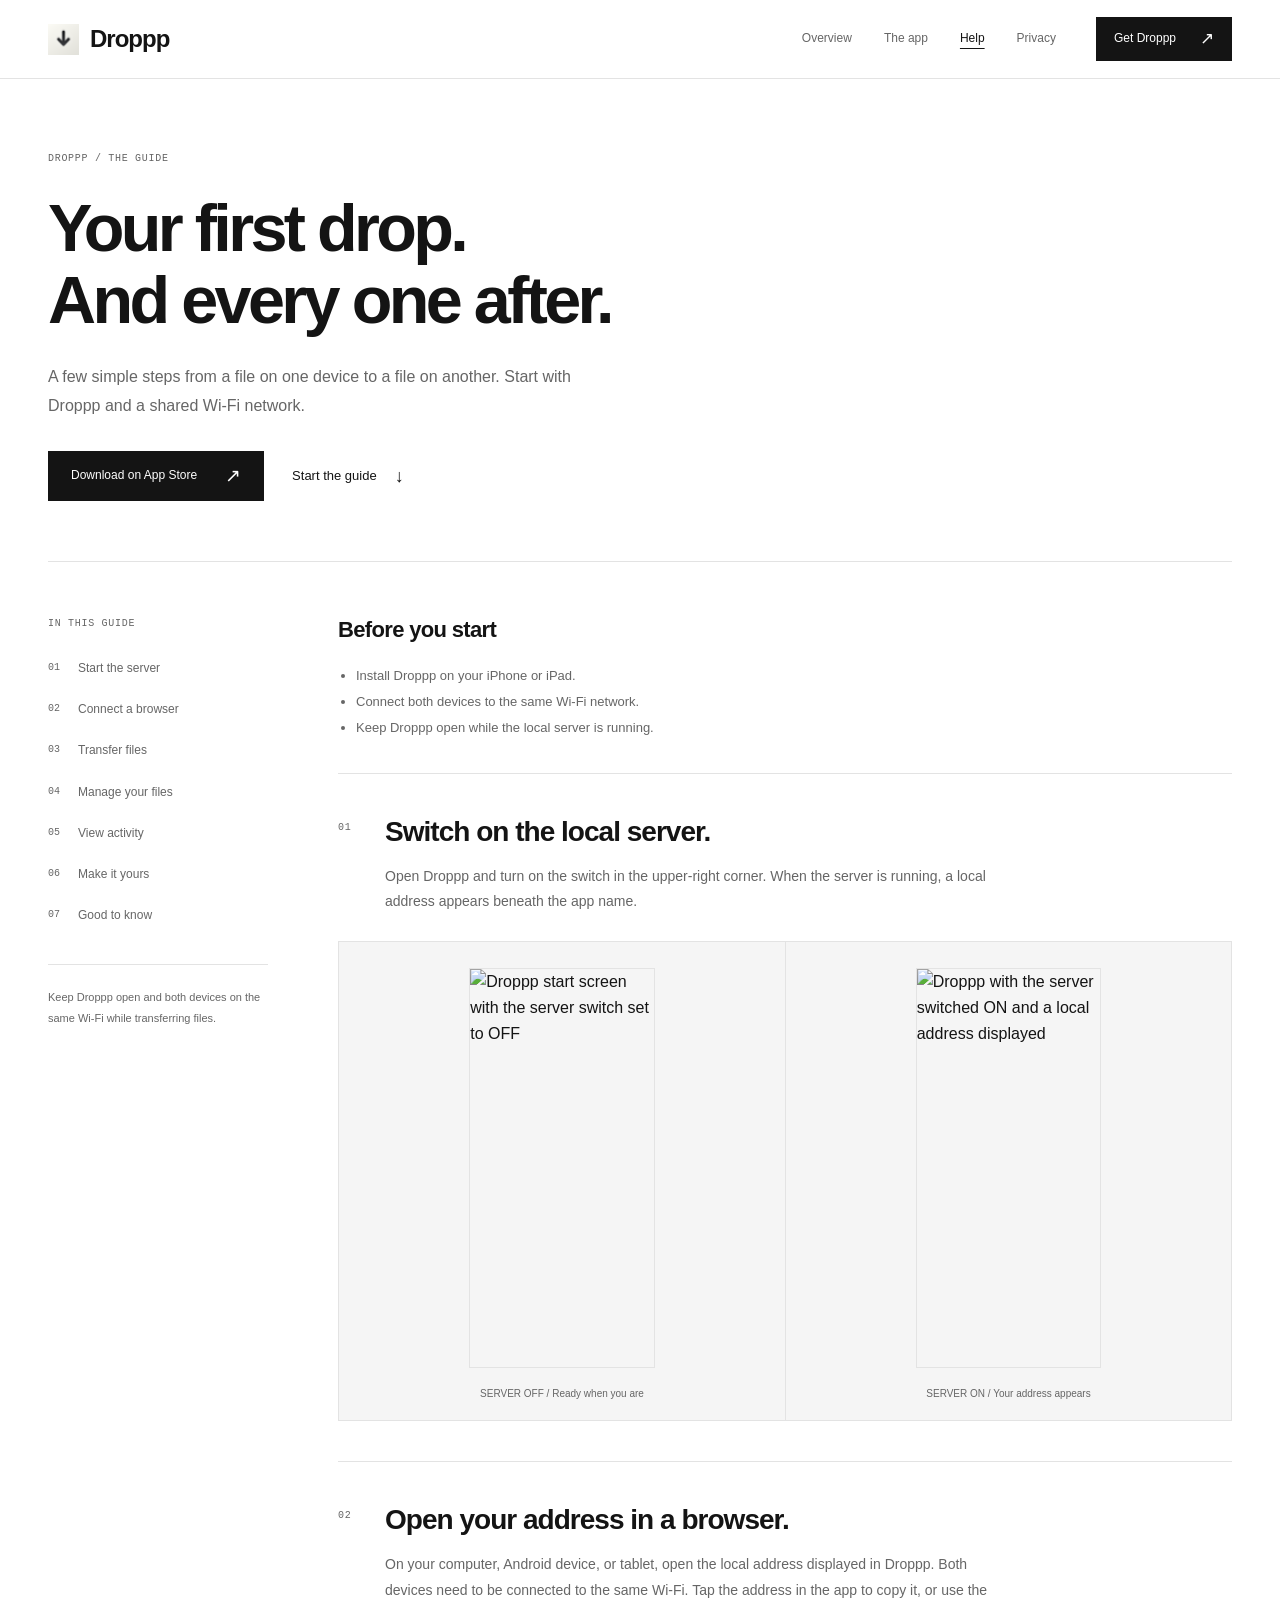
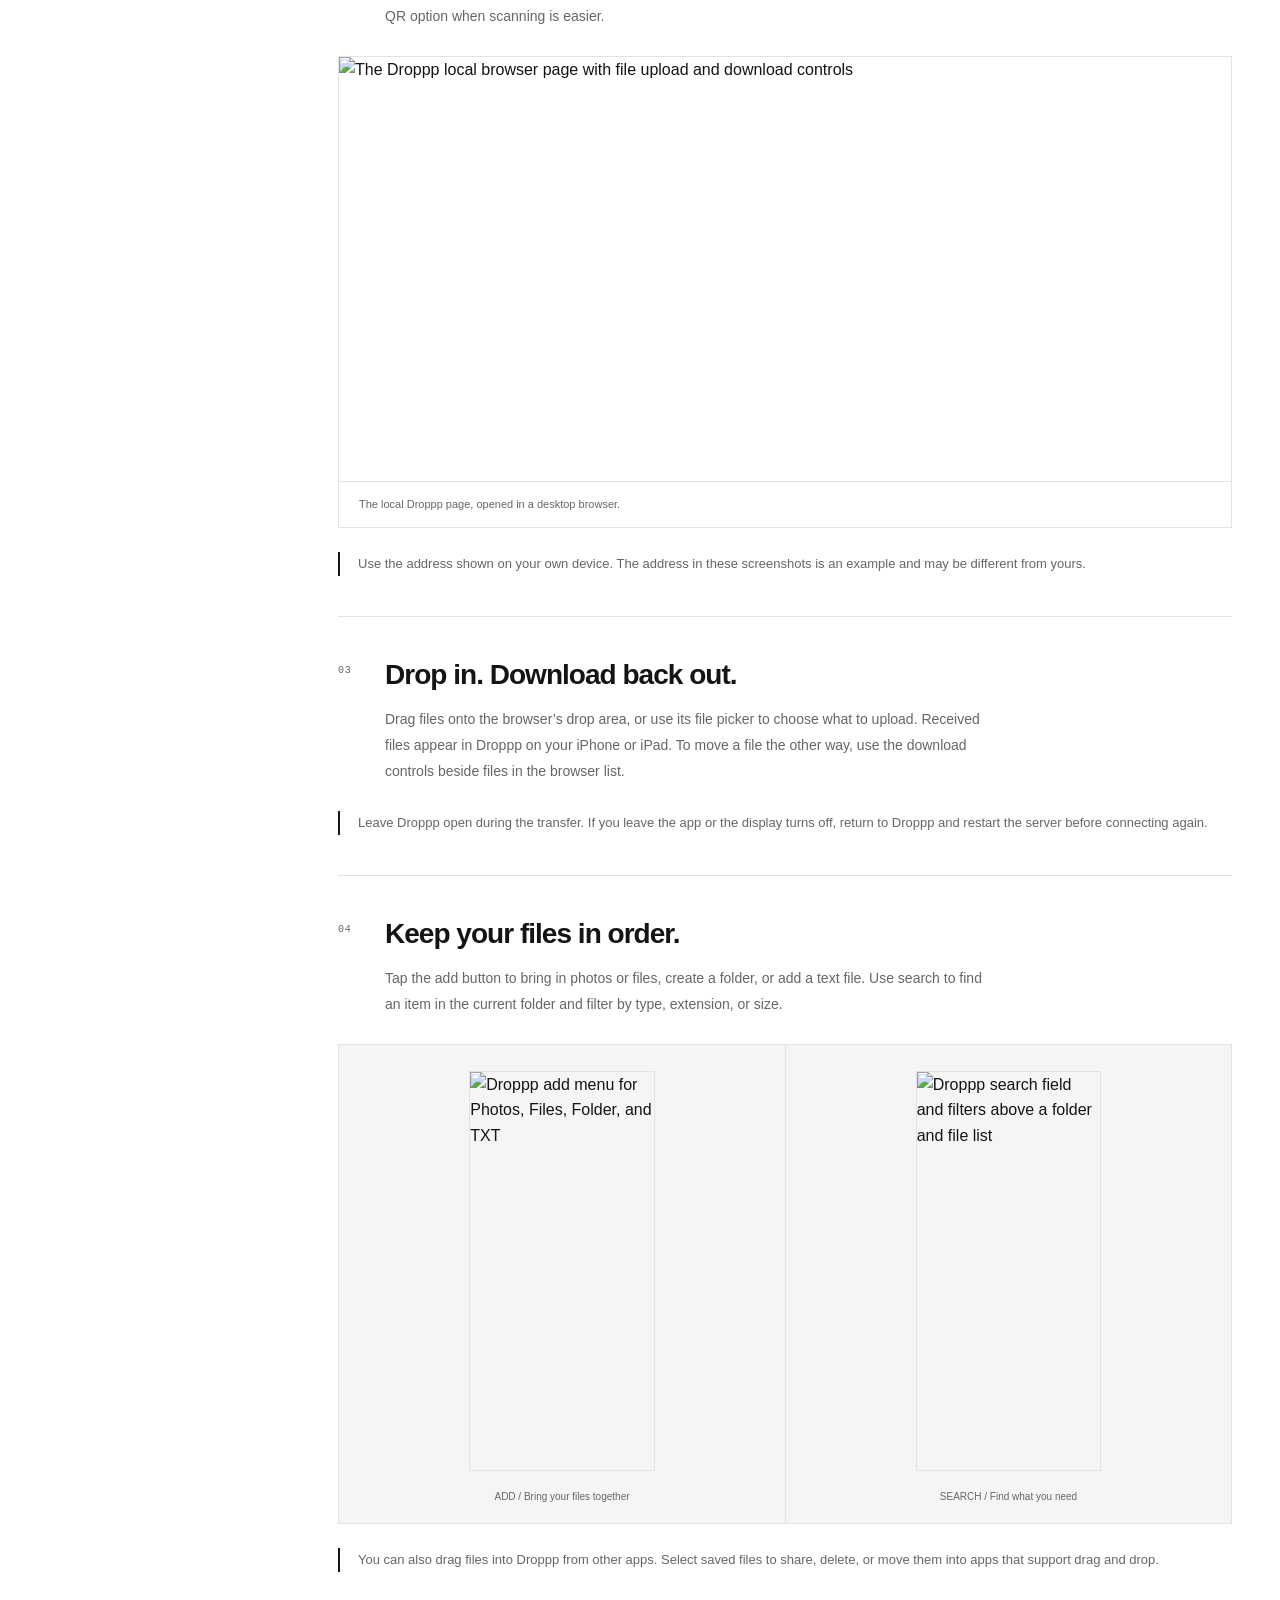
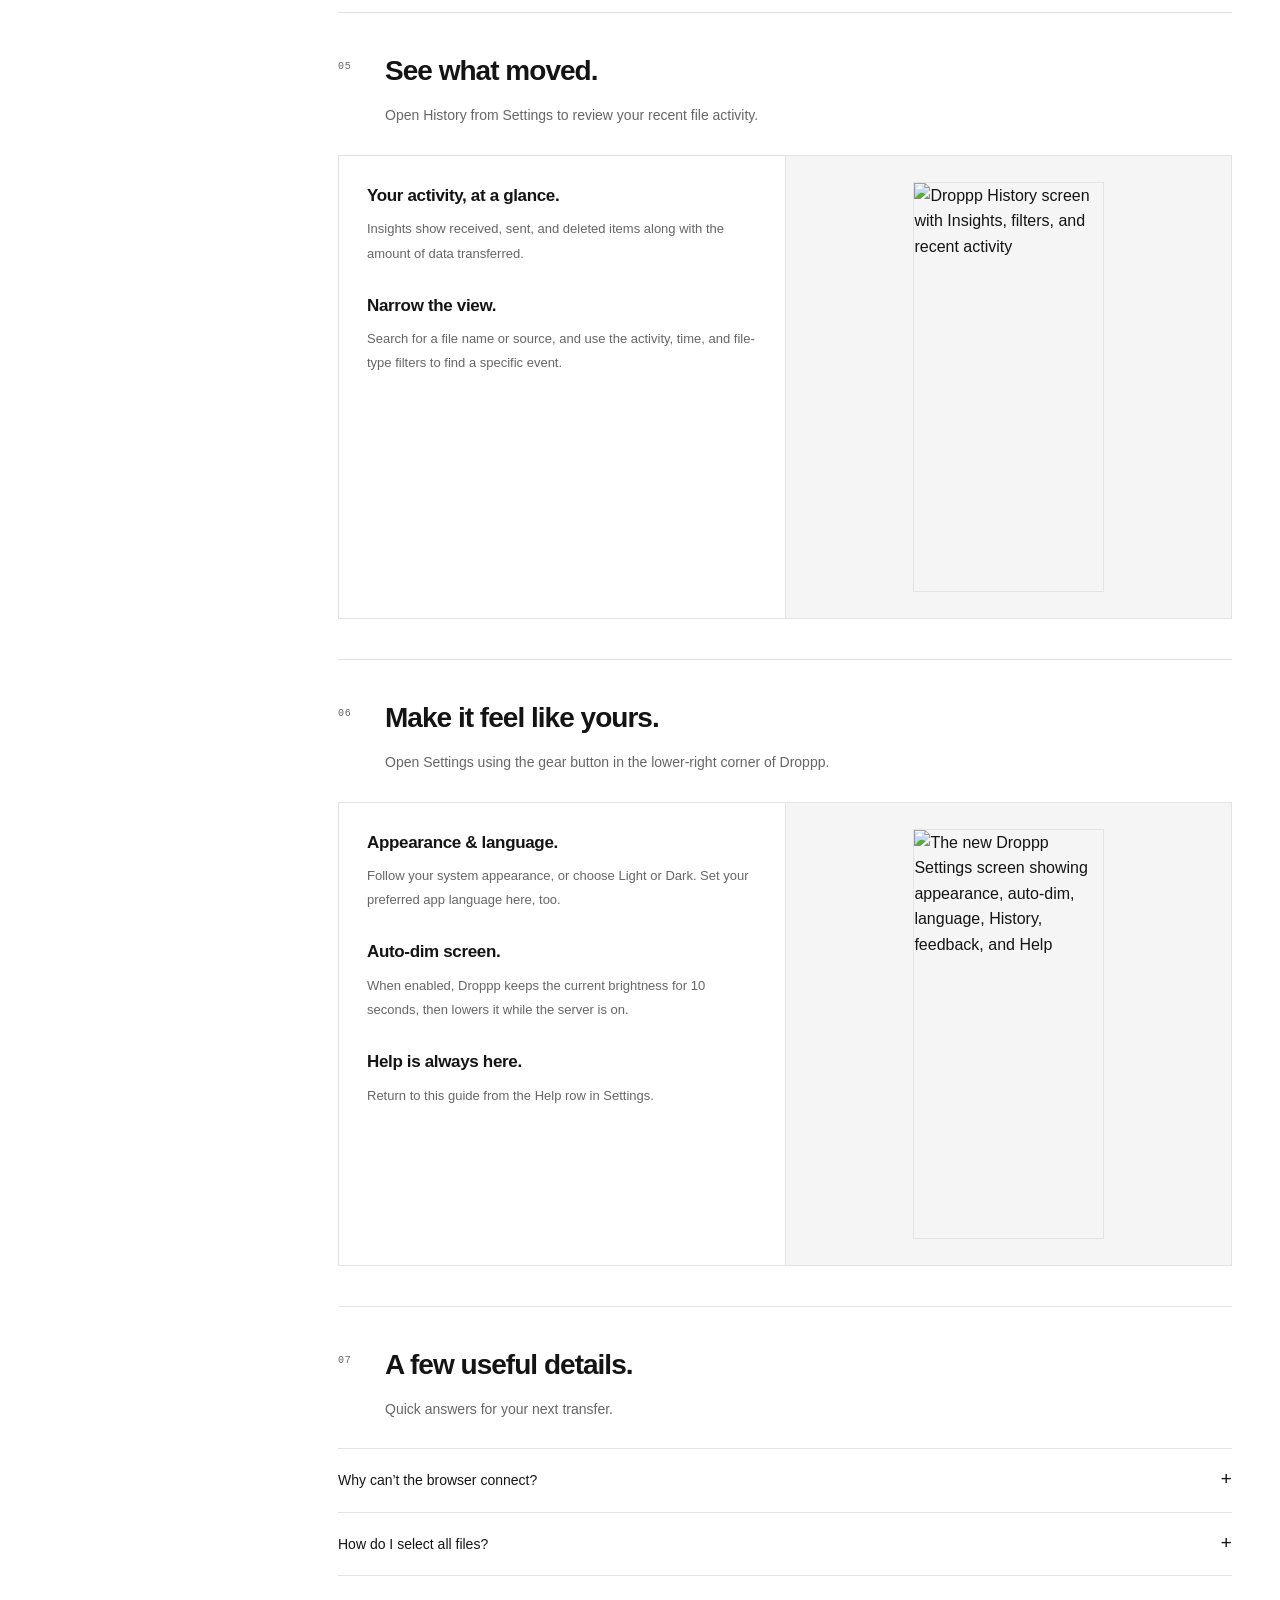
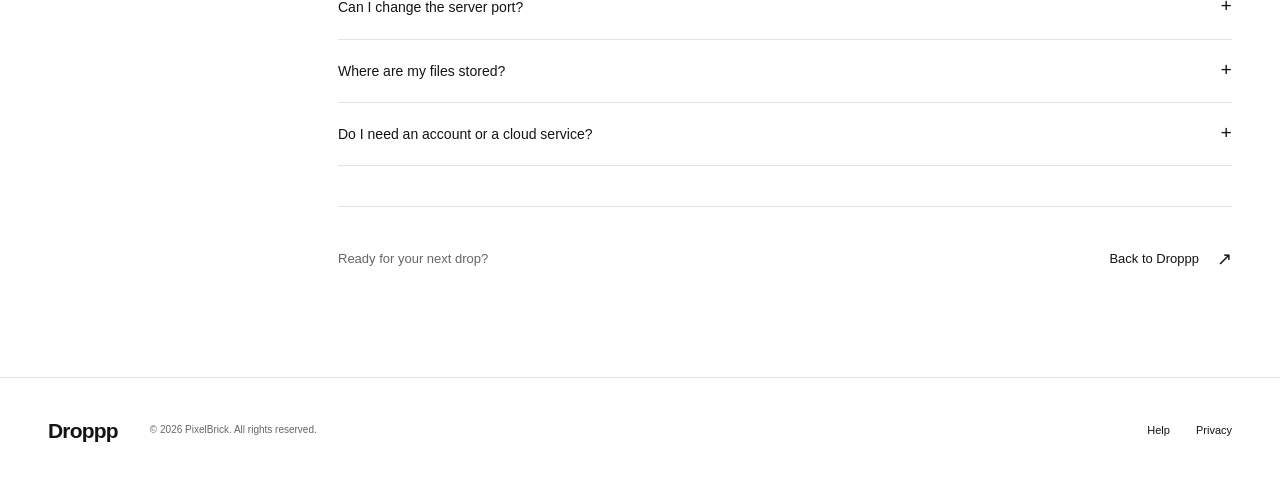
==== commit 7d995861: "Add files via upload" ====
--- a/help.html
+++ b/help.html
@@ -3,197 +3,105 @@
 <head>
   <meta charset="UTF-8" />
   <meta name="viewport" content="width=device-width, initial-scale=1.0" />
-  <title>Droppp Help - Installation and Local Transfer Guide</title>
-  <meta name="description" content="Install Droppp, start the local server, open the local URL from a browser on the same Wi-Fi network, and move files to or from your iPhone or iPad." />
+  <meta name="theme-color" content="#ffffff" />
+  <title>Droppp Help — Your first drop.</title>
+  <meta name="description" content="Set up Droppp, connect a browser on the same Wi-Fi, and move files to and from your iPhone or iPad. A guide with current app screenshots." />
   <link rel="icon" href="favicon.png" />
   <link rel="stylesheet" href="styles.css" />
 </head>
 <body>
+  <a class="skip-link" href="#main">Skip to content</a>
   <header class="site-header">
     <nav class="container nav" aria-label="Primary navigation">
-      <a class="brand" href="index.html" aria-label="Droppp home">
-        <img src="app-icon.png" alt="" width="1024" height="1024" />
-        <span>Droppp</span>
-      </a>
-      <button class="nav-toggle" type="button" aria-label="Toggle navigation" aria-expanded="false" aria-controls="primary-nav">
-        <span></span>
-        <span></span>
-        <span></span>
-      </button>
+      <a class="brand" href="index.html" aria-label="Droppp home"><img src="app-icon.png" alt="" width="1024" height="1024" /><span>Droppp</span></a>
+      <button class="nav-toggle" type="button" aria-label="Open navigation" aria-expanded="false" aria-controls="primary-nav"><span></span><span></span></button>
       <div class="navlinks" id="primary-nav">
-        <a href="index.html#features">Features</a>
-        <a href="index.html#routine">Routines</a>
-        <a href="index.html#screens">Screens</a>
-        <a class="is-active" href="help.html">Help</a>
-        <a href="privacy.html">Privacy</a>
+        <a href="index.html#features">Overview</a><a href="index.html#screens">The app</a><a class="is-active" aria-current="page" href="help.html">Help</a><a href="privacy.html">Privacy</a>
+        <a class="nav-download" href="https://apps.apple.com/app/id6773982595" target="_blank" rel="noopener">Get Droppp <span aria-hidden="true">↗</span></a>
       </div>
     </nav>
   </header>
-
-  <main>
-    <section class="help-hero">
-      <div class="container help-hero-grid">
-        <div class="help-hero-copy reveal">
-          <p class="kicker">Droppp setup guide</p>
-          <h1>Install, start, and drop files locally.</h1>
-          <p class="lead">This guide follows the same flow users see inside Droppp: open the app, start the local server, connect from another browser, then upload or download files on the same Wi-Fi network.</p>
-          <div class="button-row">
-            <a class="button button-primary" href="https://apps.apple.com/app/id6773982595" target="_blank" rel="noopener">Download on App Store</a>
-            <a class="button button-secondary" href="#steps">Start guide</a>
-          </div>
-        </div>
-
-        <aside class="setup-checklist reveal" style="--delay: 120ms" aria-label="Before using Droppp">
-          <p class="eyebrow">Before you start</p>
-          <ul>
-            <li>Keep the iPhone or iPad and sender device on the same Wi-Fi network.</li>
-            <li>Leave Droppp open while the local server is running.</li>
-            <li>Use the displayed address or QR code from a nearby browser.</li>
-          </ul>
-        </aside>
-      </div>
+  <main id="main">
+    <section class="document-heading container">
+      <p class="eyebrow">DROPPP / THE GUIDE</p>
+      <h1>Your first drop.<br />And every one after.</h1>
+      <p class="intro">A few simple steps from a file on one device to a file on another. Start with Droppp and a shared Wi-Fi network.</p>
+      <div class="button-row"><a class="button button-primary" href="https://apps.apple.com/app/id6773982595" target="_blank" rel="noopener">Download on App Store <span aria-hidden="true">↗</span></a><a class="text-link" href="#start">Start the guide <span aria-hidden="true">↓</span></a></div>
     </section>
 
-    <section id="steps" class="section section-tint">
-      <div class="container">
-        <div class="section-header reveal">
-          <p class="eyebrow">First transfer</p>
-          <h2>Use Droppp in six clear steps.</h2>
-          <p>Each step below maps to a real Droppp screen, so the guide works as both installation help and an in-app reference.</p>
-        </div>
+    <div class="container help-layout">
+      <aside class="help-sidebar">
+        <p class="eyebrow">IN THIS GUIDE</p>
+        <nav aria-label="Help contents">
+          <a href="#start"><span>01</span> Start the server</a>
+          <a href="#connect"><span>02</span> Connect a browser</a>
+          <a href="#transfer"><span>03</span> Transfer files</a>
+          <a href="#manage"><span>04</span> Manage your files</a>
+          <a href="#history"><span>05</span> View activity</a>
+          <a href="#settings"><span>06</span> Make it yours</a>
+          <a href="#questions"><span>07</span> Good to know</a>
+        </nav>
+        <p class="sidebar-note">Keep Droppp open and both devices on the same Wi-Fi while transferring files.</p>
+      </aside>
+      <div class="guide-content">
+        <section class="guide-intro" id="steps">
+          <h2>Before you start</h2>
+          <ul><li>Install Droppp on your iPhone or iPad.</li><li>Connect both devices to the same Wi-Fi network.</li><li>Keep Droppp open while the local server is running.</li></ul>
+        </section>
 
-        <div class="step-grid">
-          <article class="step-card reveal">
-            <div class="step-number">1</div>
-            <div class="step-copy">
-              <h3>Open Droppp and start the local server</h3>
-              <p>Turn on the toggle button on the app screen. Droppp shows a local address while the server is running.</p>
-            </div>
-              <figure class="step-media">
-                <img src="help1.jpg" alt="Droppp toggle button for starting the local host server" width="1179" height="570" loading="lazy" decoding="async" />
-              </figure>
-          </article>
+        <section class="guide-step" id="start">
+          <div class="step-heading"><span class="list-index">01</span><div><h2>Switch on the local server.</h2><p>Open Droppp and turn on the switch in the upper-right corner. When the server is running, a local address appears beneath the app name.</p></div></div>
+          <div class="guide-pair">
+            <figure><img src="assets/iphone-start.jpg" alt="Droppp start screen with the server switch set to OFF" width="1179" height="2556" loading="lazy" decoding="async" /><figcaption>SERVER OFF / Ready when you are</figcaption></figure>
+            <figure><img src="assets/iphone-connect.jpg" alt="Droppp with the server switched ON and a local address displayed" width="1179" height="2556" loading="lazy" decoding="async" /><figcaption>SERVER ON / Your address appears</figcaption></figure>
+          </div>
+        </section>
 
-          <article class="step-card reveal">
-            <div class="step-number">2</div>
-            <div class="step-copy">
-              <h3>Copy the URL or open the QR code</h3>
-              <p>Tap the URL shown in Droppp to copy the address, or open the QR code when scanning is easier.</p>
-            </div>
-              <figure class="step-media">
-                <img src="help2.jpg" alt="Droppp local URL and QR code options" width="1179" height="528" loading="lazy" decoding="async" />
-              </figure>
-          </article>
+        <section class="guide-step" id="connect">
+          <div class="step-heading"><span class="list-index">02</span><div><h2>Open your address in a browser.</h2><p>On your computer, Android device, or tablet, open the local address displayed in Droppp. Both devices need to be connected to the same Wi-Fi. Tap the address in the app to copy it, or use the QR option when scanning is easier.</p></div></div>
+          <figure class="guide-browser"><img src="assets/browser-transfer.png" alt="The Droppp local browser page with file upload and download controls" width="1897" height="901" loading="lazy" decoding="async" /><figcaption>The local Droppp page, opened in a desktop browser.</figcaption></figure>
+          <p class="text-note">Use the address shown on your own device. The address in these screenshots is an example and may be different from yours.</p>
+        </section>
 
-          <article class="step-card reveal">
-            <div class="step-number">3</div>
-            <div class="step-copy">
-              <h3>Open the address on the same Wi-Fi</h3>
-              <p>On a computer, Android device, Mac, tablet, or nearby browser, open the Droppp address while connected to the same Wi-Fi network.</p>
-            </div>
-              <figure class="step-media">
-                <img src="help3.jpg" alt="Droppp local web page opened in a browser" width="1350" height="1080" loading="lazy" decoding="async" />
-              </figure>
-          </article>
+        <section class="guide-step" id="transfer">
+          <div class="step-heading"><span class="list-index">03</span><div><h2>Drop in. Download back out.</h2><p>Drag files onto the browser’s drop area, or use its file picker to choose what to upload. Received files appear in Droppp on your iPhone or iPad. To move a file the other way, use the download controls beside files in the browser list.</p></div></div>
+          <p class="text-note">Leave Droppp open during the transfer. If you leave the app or the display turns off, return to Droppp and restart the server before connecting again.</p>
+        </section>
 
-          <article class="step-card reveal">
-            <div class="step-number">4</div>
-            <div class="step-copy">
-              <h3>Upload or download files in the browser</h3>
-              <p>Drag files onto the browser page to send them to Droppp, or download files that are already saved inside the app.</p>
-            </div>
-              <figure class="step-media">
-                <img src="help4.jpg" alt="Droppp browser page for downloading and uploading files" width="1350" height="1080" loading="lazy" decoding="async" />
-              </figure>
-          </article>
+        <section class="guide-step" id="manage">
+          <div class="step-heading"><span class="list-index">04</span><div><h2>Keep your files in order.</h2><p>Tap the add button to bring in photos or files, create a folder, or add a text file. Use search to find an item in the current folder and filter by type, extension, or size.</p></div></div>
+          <div class="guide-pair">
+            <figure><img src="assets/iphone-add-files.jpg" alt="Droppp add menu for Photos, Files, Folder, and TXT" width="1179" height="2556" loading="lazy" decoding="async" /><figcaption>ADD / Bring your files together</figcaption></figure>
+            <figure><img src="assets/iphone-search.jpg" alt="Droppp search field and filters above a folder and file list" width="1179" height="2556" loading="lazy" decoding="async" /><figcaption>SEARCH / Find what you need</figcaption></figure>
+          </div>
+          <p class="text-note">You can also drag files into Droppp from other apps. Select saved files to share, delete, or move them into apps that support drag and drop.</p>
+        </section>
 
-          <article class="step-card reveal">
-            <div class="step-number">5</div>
-            <div class="step-copy">
-              <h3>Manage files saved in Droppp</h3>
-              <p>Files saved on your iPhone or iPad can be viewed, shared, deleted, or moved to another app that supports drag and drop.</p>
-            </div>
-              <figure class="step-media step-media-tall">
-                <img src="help5.jpg" alt="Files saved in the Droppp app on an iOS device" width="1179" height="2392" loading="lazy" decoding="async" />
-              </figure>
-          </article>
+        <section class="guide-step" id="history">
+          <div class="step-heading"><span class="list-index">05</span><div><h2>See what moved.</h2><p>Open History from Settings to review your recent file activity.</p></div></div>
+          <div class="guide-detail"><div class="detail-copy"><h3>Your activity, at a glance.</h3><p>Insights show received, sent, and deleted items along with the amount of data transferred.</p><h3>Narrow the view.</h3><p>Search for a file name or source, and use the activity, time, and file-type filters to find a specific event.</p></div><figure><img src="assets/iphone-history.jpg" alt="Droppp History screen with Insights, filters, and recent activity" width="1179" height="2556" loading="lazy" decoding="async" /></figure></div>
+        </section>
 
-          <article class="step-card reveal">
-            <div class="step-number">6</div>
-            <div class="step-copy">
-              <h3>Review recent activity in History</h3>
-              <p>Use History Insights to check recent additions, downloads, shares, deletions, and moved data.</p>
-            </div>
-              <figure class="step-media step-media-tall">
-                <img src="help6.jpg" alt="Droppp History page showing file activity logs" width="1179" height="2556" loading="lazy" decoding="async" />
-              </figure>
-          </article>
-        </div>
+        <section class="guide-step" id="settings">
+          <div class="step-heading"><span class="list-index">06</span><div><h2>Make it feel like yours.</h2><p>Open Settings using the gear button in the lower-right corner of Droppp.</p></div></div>
+          <div class="guide-detail"><div class="detail-copy"><h3>Appearance &amp; language.</h3><p>Follow your system appearance, or choose Light or Dark. Set your preferred app language here, too.</p><h3>Auto-dim screen.</h3><p>When enabled, Droppp keeps the current brightness for 10 seconds, then lowers it while the server is on.</p><h3>Help is always here.</h3><p>Return to this guide from the Help row in Settings.</p></div><figure><img src="assets/iphone-settings.jpg" alt="The new Droppp Settings screen showing appearance, auto-dim, language, History, feedback, and Help" width="1179" height="2556" loading="lazy" decoding="async" /></figure></div>
+        </section>
+
+        <section class="guide-step" id="questions">
+          <div class="step-heading"><span class="list-index">07</span><div><h2>A few useful details.</h2><p>Quick answers for your next transfer.</p></div></div>
+          <div class="faq">
+            <details><summary>Why can’t the browser connect?</summary><p>Check that both devices are on the same Wi-Fi, the local server is switched on, and Droppp is still open. Use the full address currently displayed in the app. If the server has stopped, turn it on again and retry.</p></details>
+            <details><summary>How do I select all files?</summary><p>After selecting files, tap the selected item count in the lower-left corner to select all files.</p></details>
+            <details><summary>Can I change the server port?</summary><p>Press and hold the local server address in Droppp, then enter the port number you want to use. Connect using the updated address.</p></details>
+            <details><summary>Where are my files stored?</summary><p>Received files are stored locally inside Droppp on your iPhone or iPad. They stay there until you move or delete them, or remove the app.</p></details>
+            <details><summary>Do I need an account or a cloud service?</summary><p>No account is required. Transfers use your local Wi-Fi network, and Droppp does not upload your files to a cloud service.</p></details>
+          </div>
+        </section>
+        <div class="help-bottom"><p>Ready for your next drop?</p><a class="text-link" href="index.html">Back to Droppp <span aria-hidden="true">↗</span></a></div>
       </div>
-    </section>
-
-    <section class="section help-notes">
-      <div class="container help-notes-grid">
-        <div class="section-header reveal">
-          <p class="eyebrow">More help</p>
-          <h2>Small details that make transfers smoother.</h2>
-          <p>These notes cover adding files from other apps, selecting many files, changing the port, and reopening this guide from Settings.</p>
-        </div>
-
-        <div class="notes-grid">
-          <article class="note-card reveal">
-            <h2>Drop photos or files into Droppp</h2>
-            <p>Drag photos or files from your iOS device and drop them onto the Droppp screen to add them to the file library.</p>
-            <div class="guide-image-row" aria-label="Dropping files into Droppp examples">
-              <figure class="guide-image">
-                <img src="etc1-1.jpg" alt="Dragging a photo or file toward Droppp" width="1179" height="2556" loading="lazy" decoding="async" />
-              </figure>
-              <figure class="guide-image">
-                <img src="etc1-2.jpg" alt="Dropping a photo or file into the Droppp screen" width="1179" height="2396" loading="lazy" decoding="async" />
-              </figure>
-            </div>
-          </article>
-
-          <article class="note-card reveal">
-            <h2>Select all files</h2>
-            <p>After selecting files, tap the selected item count in the lower-left corner to select all files.</p>
-            <figure class="guide-image guide-image-compact">
-              <img src="etc2.jpg" alt="Selected item count control for selecting all files" width="307" height="93" loading="lazy" decoding="async" />
-            </figure>
-          </article>
-
-          <article class="note-card reveal">
-            <h2>Change the local server port</h2>
-            <p>Press and hold the local server URL in the app, then enter the port number you want to use.</p>
-          </article>
-
-          <article class="note-card reveal">
-            <h2>The local server stops automatically</h2>
-            <p>If you leave the Droppp app screen or the display turns off, the local server stops. Return to Droppp and start the server again when you need another transfer.</p>
-          </article>
-
-          <article class="note-card reveal">
-            <h2>Automatic screen dimming while the server is on</h2>
-            <p>When automatic screen dimming is enabled, Droppp keeps the current brightness for 10 seconds, then lowers the screen to the minimum brightness automatically. You can turn this feature on or off in Settings.</p>
-          </article>
-
-          <article class="note-card reveal">
-            <h2>Open this guide again</h2>
-            <p>Use the Help button inside Settings to view this page again at any time.</p>
-            <figure class="guide-image guide-image-half">
-              <img src="etc4.jpg" alt="Help button inside Droppp Settings" width="1179" height="634" loading="lazy" decoding="async" />
-            </figure>
-          </article>
-        </div>
-      </div>
-    </section>
+    </div>
   </main>
-
-  <footer class="site-footer">
-    <div class="container">
-      &copy; 2026 PixelBrick. All rights reserved.
-    </div>
-  </footer>
+  <footer class="site-footer"><div class="container footer-inner"><a class="footer-wordmark" href="index.html">Droppp</a><p>&copy; 2026 PixelBrick. All rights reserved.</p><div><a href="help.html">Help</a><a href="privacy.html">Privacy</a></div></div></footer>
   <script src="nav.js"></script>
 </body>
-</html>
+</html>
--- a/styles.css
+++ b/styles.css
@@ -1,243 +1,297 @@
 :root {
   color-scheme: light;
-  --ink: #20211f;
-  --muted: #6b6d67;
-  --paper: #fafaf7;
-  --wash: #f0f1ec;
-  --line: #dcded6;
-  --white: #fff;
-}
-
+  --ink: #141414;
+  --muted: #666666;
+  --line: #e3e3e3;
+  --surface: #f5f5f5;
+  --paper: #ffffff;
+  --mono: "SFMono-Regular", Consolas, "Liberation Mono", monospace;
+}
 * { box-sizing: border-box; }
-html { scroll-behavior: smooth; scroll-padding-top: 104px; -webkit-text-size-adjust: 100%; }
-body {
-  margin: 0;
-  background: var(--paper);
-  color: var(--ink);
-  font-family: "Helvetica Neue", Helvetica, Arial, sans-serif;
-  font-size: 16px;
-  line-height: 1.6;
-  -webkit-font-smoothing: antialiased;
-}
-img { display: block; max-width: 100%; height: auto; }
+html { scroll-behavior: smooth; scroll-padding-top: 100px; -webkit-text-size-adjust: 100%; }
+body { margin: 0; background: var(--paper); color: var(--ink); font-family: -apple-system, BlinkMacSystemFont, "Segoe UI", Helvetica, Arial, sans-serif; font-size: 16px; line-height: 1.6; -webkit-font-smoothing: antialiased; }
+h1, h2, h3, p, figure { margin: 0; }
+h1, h2, h3 { font-weight: 550; }
 a { color: inherit; text-decoration: none; }
 button { font: inherit; }
-h1, h2, h3, p, figure { margin: 0; }
-h1, h2, h3 { font-weight: 500; text-wrap: balance; }
-p, li { text-wrap: pretty; }
-::selection { background: #dfe4d5; color: var(--ink); }
+img { display: block; max-width: 100%; height: auto; }
+button, a { -webkit-tap-highlight-color: transparent; }
+button { cursor: pointer; }
+[hidden] { display: none !important; }
+::selection { background: #191919; color: #fff; }
 :focus-visible { outline: 2px solid var(--ink); outline-offset: 5px; }
-.container { width: min(1200px, calc(100% - 96px)); margin-inline: auto; }
-
-/* A quiet, consistent navigation across all three pages. */
-.site-header {
-  position: sticky;
-  top: 0;
-  z-index: 20;
-  background: var(--paper);
-  border-bottom: 1px solid var(--line);
-}
-.nav { min-height: 84px; display: flex; align-items: center; justify-content: space-between; gap: 24px; }
-.brand { display: inline-flex; align-items: center; gap: 11px; font-size: 23px; font-weight: 600; letter-spacing: -.8px; line-height: 1; }
-.brand img { width: 33px; height: 33px; border-radius: 8px; }
-.navlinks { display: flex; align-items: center; gap: 31px; }
-.navlinks a { display: inline-flex; align-items: center; min-height: 44px; font-size: 13px; color: var(--muted); transition: color .15s; }
-.navlinks a:hover, .navlinks a.is-active { color: var(--ink); text-decoration: underline; text-underline-offset: 6px; text-decoration-thickness: 1px; }
-.nav-toggle { display: none; width: 44px; height: 44px; border: 0; background: none; color: var(--ink); cursor: pointer; }
-.nav-toggle span { display: block; width: 20px; height: 1px; margin: 5px auto; background: currentColor; transition: transform .2s, opacity .2s; }
-
-/* Home */
-.hero-panel { border-bottom: 1px solid var(--line); }
-.hero-grid { display: grid; grid-template-columns: 1.25fr .75fr; align-items: center; gap: 70px; padding-block: 64px 80px; }
-.kicker, .eyebrow { color: var(--muted); font-size: 12px; font-weight: 500; line-height: 1.5; letter-spacing: .04em; margin-bottom: 25px; }
-.hero-content h1 { max-width: 650px; font-size: clamp(54px, 5.8vw, 80px); line-height: 1.04; letter-spacing: -.062em; }
-.lead { max-width: 495px; margin-top: 28px; color: var(--muted); font-size: 17px; line-height: 1.7; }
-.button-row { display: flex; flex-wrap: wrap; align-items: center; gap: 12px; margin-top: 32px; }
-.button { display: inline-flex; min-height: 48px; align-items: center; justify-content: center; gap: 10px; padding: 13px 21px; border: 1px solid var(--line); border-radius: 5px; font-size: 13px; font-weight: 500; line-height: 1.5; text-align: center; transition: background .18s, border-color .18s; }
-.button-primary { background: var(--ink); border-color: var(--ink); color: var(--white); }
-.button-primary:hover { background: #41433d; border-color: #41433d; }
-.button-secondary { background: transparent; }
-.button-secondary:hover { border-color: var(--ink); background: #eeefe8; }
-.button-light { background: var(--paper); color: var(--ink); border-color: var(--paper); }
-.button-light:hover { background: #dfe2d8; border-color: #dfe2d8; }
-.button-dark-outline { border-color: #62645d; color: var(--paper); }
-.button-dark-outline:hover { background: #363831; border-color: #a0a397; }
-.button[href^="https://apps.apple.com"]::after { content: "↗"; font-size: 17px; font-weight: 400; line-height: 1; }
-.proof-row { display: flex; flex-wrap: wrap; gap: 10px 20px; margin-top: 26px; }
-.proof-row span { display: inline-flex; align-items: center; gap: 8px; color: var(--muted); font-size: 11px; }
-.proof-row span::before { content: ""; width: 4px; height: 4px; border-radius: 50%; background: #929789; }
-.hero-media { width: min(100%, 300px); margin-inline: auto; }
-.hero-media img { width: 100%; border-radius: 4px; }
-.hero-next { display: none; }
-.section { padding-block: 100px; }
-.section-header { margin-bottom: 54px; }
-.section-header h2, .install-copy h2, .cta-content h2 { font-size: clamp(32px, 3.35vw, 46px); letter-spacing: -.045em; line-height: 1.13; }
-.section-header p:not(.eyebrow), .install-copy > p:not(.eyebrow), .cta-content p:not(.eyebrow) { max-width: 530px; margin-top: 21px; color: var(--muted); font-size: 16px; line-height: 1.75; }
-#features .section-header, #screens .section-header { display: grid; grid-template-columns: 1.2fr 1fr; column-gap: 100px; align-items: end; }
-#features .section-header .eyebrow, #screens .section-header .eyebrow { grid-column: 1 / -1; }
-#features .section-header > p:last-child, #screens .section-header > p:last-child { margin-top: 0; }
-.feature-grid { display: grid; grid-template-columns: repeat(3, minmax(0, 1fr)); gap: 34px 48px; }
-.feature-card { border-top: 1px solid var(--line); padding-top: 22px; }
-.feature-mark { display: block; color: var(--muted); font-size: 11px; font-variant-numeric: tabular-nums; letter-spacing: .04em; }
-.feature-card h3 { margin-top: 26px; margin-bottom: 12px; font-size: 21px; line-height: 1.25; letter-spacing: -.025em; }
-.feature-card p, .routine-item p { color: var(--muted); font-size: 14px; line-height: 1.8; }
-.routine-band { border-top: 1px solid var(--line); }
-.routine-grid { display: grid; grid-template-columns: 1fr 1fr; gap: 115px; align-items: start; }
-.routine-grid .section-header { margin-bottom: 0; }
-.routine-list { border-top: 1px solid var(--line); }
-.routine-item { padding-block: 26px; border-bottom: 1px solid var(--line); }
-.routine-item span { display: block; font-size: 19px; font-weight: 500; letter-spacing: -.025em; line-height: 1.35; }
-.routine-item p { margin-top: 12px; }
-#screens { background: var(--wash); }
-.screen-grid { display: grid; grid-template-columns: repeat(3, minmax(0, 1fr)); gap: 38px; padding-inline: 25px; align-items: start; }
-.screen-frame { overflow: hidden; border-radius: 16px; border: 1px solid #e0e1da; }
-.screen-frame img { width: 100%; }
-.install-band { border-bottom: 1px solid var(--line); }
-.install-grid { display: grid; grid-template-columns: 1.25fr .75fr; align-items: center; gap: 80px; }
-.install-copy { max-width: 630px; }
-.install-actions { display: flex; flex-direction: column; align-items: flex-start; justify-self: end; gap: 12px; }
-.install-actions .button { min-width: 190px; }
-.cta-band { background: #242620; color: var(--paper); }
-.cta-content { display: grid; grid-template-columns: 1.3fr .7fr; align-items: end; gap: 90px; }
-.cta-content .eyebrow { color: #b1b5a8; }
-.cta-content p:not(.eyebrow) { color: #bfc3b6; }
-.cta-actions { flex-direction: column; align-items: stretch; justify-self: end; margin-top: 0; }
-.site-footer { padding-block: 28px; border-top: 1px solid var(--line); color: var(--muted); font-size: 11px; }
-
-/* Help: instructions and their original images, side by side. */
-.help-hero { padding-block: 94px 85px; border-bottom: 1px solid var(--line); }
-.help-hero-grid { display: grid; grid-template-columns: 1.55fr 1fr; gap: 105px; align-items: end; }
-.help-hero h1 { max-width: 680px; font-size: clamp(44px, 5vw, 68px); letter-spacing: -.055em; line-height: 1.07; }
-.help-hero .lead { max-width: 590px; }
-.setup-checklist { border-top: 1px solid var(--ink); padding-top: 22px; }
-.setup-checklist .eyebrow { margin-bottom: 24px; color: var(--ink); }
-.setup-checklist ul { list-style: none; padding: 0; margin: 0; }
-.setup-checklist li { position: relative; padding-left: 19px; color: var(--muted); font-size: 14px; line-height: 1.7; }
-.setup-checklist li + li { margin-top: 18px; }
-.setup-checklist li::before { content: ""; position: absolute; left: 0; top: .65em; width: 4px; height: 4px; background: #7e8675; border-radius: 50%; }
-#steps .section-header { max-width: 650px; }
-.step-card { display: grid; grid-template-columns: 35px 1fr 1.15fr; align-items: start; gap: 25px; border-top: 1px solid var(--line); padding-block: 55px; }
-.step-card:last-child { padding-bottom: 0; }
-.step-number { padding-top: 6px; color: var(--muted); font-size: 12px; font-variant-numeric: tabular-nums; }
-.step-copy { max-width: 365px; }
-.step-copy h3 { font-size: 28px; line-height: 1.2; letter-spacing: -.035em; }
-.step-copy p { margin-top: 18px; font-size: 15px; line-height: 1.8; color: var(--muted); }
-.step-media { display: flex; justify-content: center; align-items: flex-start; padding-inline: 28px; }
-.step-media img { width: auto; max-width: 100%; max-height: 420px; object-fit: contain; border-radius: 6px; }
-.step-media-tall img { max-height: 500px; }
-.help-notes { border-top: 1px solid var(--line); background: var(--wash); }
-.help-notes-grid { display: grid; grid-template-columns: .8fr 1.2fr; gap: 90px; align-items: start; }
-.help-notes-grid > .section-header { position: sticky; top: 120px; margin-bottom: 0; }
-.notes-grid { display: grid; grid-template-columns: repeat(2, minmax(0, 1fr)); gap: 36px 32px; }
-.note-card { border-top: 1px solid #d2d5cb; padding-top: 22px; min-width: 0; }
-.note-card:first-child, .note-card:last-child { grid-column: 1 / -1; }
-.note-card h2 { font-size: 22px; letter-spacing: -.025em; line-height: 1.25; }
-.note-card p { color: var(--muted); font-size: 14px; line-height: 1.8; margin-top: 13px; }
-.guide-image-row { display: grid; grid-template-columns: repeat(2, minmax(0, 1fr)); gap: 18px; margin-top: 26px; }
-.guide-image { margin-top: 24px; }
-.guide-image-row .guide-image { margin-top: 0; }
-.guide-image img { width: auto; max-height: 480px; border-radius: 5px; }
-.guide-image-compact img { max-height: 100px; }
-.guide-image-half img { max-height: 350px; }
-
-/* Privacy reads like a document, with a clear title and comfortable measure. */
-.page-main { display: grid; grid-template-columns: .75fr 1.25fr; gap: 100px; width: min(1200px, calc(100% - 96px)); margin-inline: auto; padding-block: 100px 120px; align-items: start; }
+.container { width: min(1280px, calc(100% - 96px)); margin-inline: auto; }
+.skip-link { position: fixed; top: 10px; left: 10px; transform: translateY(-160%); z-index: 100; padding: 12px 20px; background: var(--ink); color: #fff; }
+.skip-link:focus { transform: translateY(0); }
+.eyebrow, .panel-label, .list-index, .screen-count { font-family: var(--mono); font-size: 10px; font-weight: 400; line-height: 1.6; letter-spacing: .07em; }
+.eyebrow { color: var(--muted); margin-bottom: 26px; }
+.status-dot { display: inline-block; width: 6px; height: 6px; background: var(--ink); margin-right: 9px; vertical-align: 1px; }
+.text-link { display: inline-flex; align-items: center; gap: 18px; min-height: 44px; font-size: 13px; font-weight: 500; }
+.text-link:hover { text-decoration: underline; text-underline-offset: 5px; }
+.text-link span { font-size: 18px; }
+.button-row { display: flex; flex-wrap: wrap; gap: 16px 28px; align-items: center; margin-top: 30px; }
+.button { display: inline-flex; min-height: 50px; justify-content: center; align-items: center; gap: 28px; padding: 13px 22px; border: 1px solid var(--ink); border-radius: 0; font-size: 12px; font-weight: 500; line-height: 1.6; transition: background .15s, color .15s; }
+.button span { font-size: 19px; line-height: 1; }
+.button-primary { background: var(--ink); color: #fff; }
+.button-primary:hover { background: #383838; }
+.button-light { background: #fff; color: var(--ink); border-color: #fff; }
+.button-light:hover { background: #dfdfdf; border-color: #dfdfdf; }
+
+/* A continuous navigation bar, shared by all pages. */
+.site-header { position: sticky; top: 0; z-index: 20; background: #fff; border-bottom: 1px solid var(--line); }
+.nav { min-height: 78px; display: flex; justify-content: space-between; align-items: center; gap: 28px; }
+.brand { display: inline-flex; align-items: center; gap: 11px; font-size: 24px; font-weight: 650; letter-spacing: -1px; line-height: 1; }
+.brand img { width: 31px; height: 31px; }
+.navlinks { display: flex; align-items: center; gap: 32px; }
+.navlinks > a { display: inline-flex; align-items: center; min-height: 44px; font-size: 12px; color: var(--muted); }
+.navlinks > a:hover, .navlinks > a.is-active { color: var(--ink); text-decoration: underline; text-underline-offset: 6px; }
+.navlinks .nav-download { color: #fff; background: var(--ink); padding: 0 18px; gap: 24px; margin-left: 8px; }
+.navlinks .nav-download:hover { color: #fff; background: #383838; text-decoration: none; }
+.nav-download span { font-size: 17px; }
+.nav-toggle { display: none; background: none; border: 0; width: 44px; height: 44px; padding: 11px; color: var(--ink); }
+.nav-toggle span { display: block; width: 22px; height: 1px; background: currentColor; margin-block: 7px; transition: transform .2s; }
+
+/* Home: a typographic lead and the actual app, on a single divided surface. */
+.hero { display: grid; grid-template-columns: 1fr 1fr; min-height: 706px; border-inline: 1px solid var(--line); }
+.hero-copy { padding: 64px 48px 45px; align-self: center; }
+.hero-copy h1 { font-size: clamp(72px, 7.4vw, 106px); line-height: .94; letter-spacing: -.065em; }
+.muted-word { color: #737373; }
+.hero-description { margin-top: 30px; color: var(--muted); font-size: 16px; line-height: 1.7; }
+.hero-footnote { margin-top: 23px; color: var(--muted); font-size: 11px; }
+.hero-preview { display: flex; flex-direction: column; min-width: 0; background: var(--surface); border-left: 1px solid var(--line); }
+.panel-label { display: flex; justify-content: space-between; align-items: center; gap: 20px; padding: 20px 26px; color: var(--muted); }
+.hero-image-wrap { flex: 1; display: flex; align-items: center; justify-content: center; padding: 16px 32px 25px; }
+.hero-image-wrap img { width: 252px; border: 1px solid #e8e8e8; }
+.hero-preview figcaption { display: flex; justify-content: space-between; gap: 20px; padding: 20px 26px; border-top: 1px solid var(--line); font-size: 11px; }
+.hero-preview figcaption span:last-child { color: var(--muted); font-family: var(--mono); font-size: 9px; letter-spacing: .03em; }
+.principles { display: grid; grid-template-columns: repeat(3,1fr); border: 1px solid var(--line); }
+.principles p { display: flex; gap: 32px; align-items: center; padding: 24px 30px; font-size: 15px; }
+.principles p + p { border-left: 1px solid var(--line); }
+.principles span { color: var(--muted); font: 10px var(--mono); }
+.section { padding-block: 104px; }
+.section-heading { display: grid; grid-template-columns: 1.2fr 1fr; align-items: end; gap: 80px; margin-bottom: 48px; }
+.section-heading h2 { font-size: clamp(34px, 3.5vw, 48px); line-height: 1.12; letter-spacing: -.045em; }
+.section-heading > p { max-width: 380px; justify-self: end; color: var(--muted); font-size: 15px; line-height: 1.85; }
+.transfer-layout { display: grid; grid-template-columns: 1.85fr 1fr; gap: 52px; align-items: stretch; }
+.browser-preview { min-width: 0; border: 1px solid var(--line); align-self: center; }
+.browser-preview .panel-label { border-bottom: 1px solid var(--line); background: var(--surface); padding: 14px 20px; }
+.browser-preview img { width: 100%; }
+.browser-preview figcaption { padding: 16px 20px; border-top: 1px solid var(--line); font-size: 11px; color: var(--muted); }
+.flow-list { list-style: none; padding: 0; margin: 0; }
+.flow-list li { display: grid; grid-template-columns: 24px 1fr; gap: 20px; padding: 24px 0; border-top: 1px solid var(--line); }
+.flow-list li:last-child { border-bottom: 1px solid var(--line); }
+.list-index { color: var(--muted); }
+.flow-list .list-index { padding-top: 5px; }
+.flow-list h3 { font-size: 21px; line-height: 1.3; letter-spacing: -.025em; }
+.flow-list p { margin-top: 10px; font-size: 13px; line-height: 1.8; color: var(--muted); }
+.app-section { border-block: 1px solid var(--line); padding-block: 96px; }
+.explorer-tabs { display: none; grid-template-columns: repeat(4, 1fr); border: 1px solid var(--line); }
+.explorer-ready .explorer-tabs { display: grid; }
+.explorer-tab { display: grid; grid-template-columns: 20px 1fr 16px; gap: 16px; padding: 22px 26px; border: 0; background: #fff; color: var(--muted); text-align: left; font-size: 14px; }
+.explorer-tab + .explorer-tab { border-left: 1px solid var(--line); }
+.explorer-tab[aria-selected="true"] { background: var(--ink); color: #fff; }
+.explorer-tab[aria-selected="true"] .list-index { color: #b5b5b5; }
+.explorer-tab:hover:not([aria-selected="true"]) { background: var(--surface); color: var(--ink); }
+.explorer-tab:focus-visible { position: relative; outline-offset: -5px; outline-color: #888; }
+.explorer-panel { display: grid; grid-template-columns: 1fr 1fr; border: 1px solid var(--line); }
+.explorer-ready .explorer-panel { border-top: 0; }
+.explorer-copy { display: flex; flex-direction: column; align-items: flex-start; justify-content: center; padding: 52px 64px; }
+.explorer-copy h3 { font-size: clamp(32px, 3vw, 44px); line-height: 1.16; letter-spacing: -.04em; }
+.explorer-copy > p:not(.eyebrow):not(.screen-count) { max-width: 310px; margin-top: 24px; font-size: 14px; line-height: 1.9; color: var(--muted); }
+.explorer-copy .text-link { margin-top: 25px; }
+.explorer-copy .screen-count { margin-top: 60px; color: var(--muted); }
+.explorer-image { display: flex; justify-content: center; background: var(--surface); border-left: 1px solid var(--line); padding: 36px; }
+.explorer-image img { width: 238px; align-self: center; border: 1px solid #e8e8e8; }
+.use-grid { display: grid; grid-template-columns: repeat(3,1fr); border-block: 1px solid var(--line); }
+.use-grid article { padding: 32px; }
+.use-grid article:first-child { padding-left: 0; }
+.use-grid article + article { border-left: 1px solid var(--line); }
+.use-grid h3 { font-size: 23px; line-height: 1.3; letter-spacing: -.03em; margin-top: 36px; }
+.use-grid p { font-size: 14px; color: var(--muted); line-height: 1.85; margin-top: 16px; max-width: 320px; }
+.download-section { background: var(--ink); color: #fff; padding-block: 76px; }
+.download-layout { display: flex; justify-content: space-between; align-items: center; gap: 50px; }
+.download-section .eyebrow { color: #ababab; }
+.download-section h2 { font-size: clamp(52px, 6vw, 84px); letter-spacing: -.055em; line-height: 1.1; }
+.download-section p:not(.eyebrow) { color: #ababab; font-size: 14px; margin-top: 20px; }
+.download-actions { display: flex; flex-direction: column; align-items: flex-start; gap: 18px; }
+.download-section :focus-visible { outline-color: #fff; }
+.site-footer { border-top: 1px solid var(--line); }
+.footer-inner { display: flex; align-items: center; gap: 32px; padding-block: 30px; }
+.footer-wordmark { font-size: 21px; font-weight: 650; letter-spacing: -.8px; }
+.footer-inner p { color: var(--muted); font-size: 10px; }
+.footer-inner > div { display: flex; gap: 26px; margin-left: auto; }
+.footer-inner > div a { display: inline-flex; align-items: center; min-height: 44px; font-size: 11px; }
+.footer-inner a:hover { text-decoration: underline; text-underline-offset: 5px; }
+
+/* Help: indexed documentation with images only where a current capture exists. */
+.document-heading { padding-block: 72px 60px; border-bottom: 1px solid var(--line); }
+.document-heading h1 { font-size: clamp(46px, 5.2vw, 72px); line-height: 1.08; letter-spacing: -.055em; }
+.document-heading .intro { margin-top: 25px; max-width: 570px; font-size: 16px; color: var(--muted); line-height: 1.85; }
+.help-layout { display: grid; grid-template-columns: 220px minmax(0,1fr); gap: 70px; padding-block: 54px 96px; align-items: start; }
+.help-sidebar { position: sticky; top: 112px; }
+.help-sidebar .eyebrow { margin-bottom: 16px; }
+.help-sidebar a { display: flex; gap: 18px; padding: 11px 0; font-size: 12px; color: var(--muted); }
+.help-sidebar a span { font: 10px var(--mono); padding-top: 3px; }
+.help-sidebar a:hover { color: var(--ink); text-decoration: underline; text-underline-offset: 4px; }
+.help-sidebar .sidebar-note { margin-top: 28px; padding-top: 22px; border-top: 1px solid var(--line); font-size: 11px; color: var(--muted); line-height: 1.85; }
+.guide-intro { padding: 0 0 32px; }
+.guide-intro h2 { font-size: 22px; line-height: 1.3; letter-spacing: -.03em; }
+.guide-intro ul { margin: 18px 0 0; padding-left: 18px; color: var(--muted); font-size: 13px; line-height: 2; }
+.guide-step { border-top: 1px solid var(--line); padding-block: 40px; scroll-margin-top: 100px; }
+.step-heading { display: grid; grid-template-columns: 32px 1fr; gap: 15px; margin-bottom: 26px; }
+.step-heading .list-index { margin-top: 6px; }
+.step-heading h2 { font-size: 28px; letter-spacing: -.035em; line-height: 1.25; }
+.step-heading p { margin-top: 15px; max-width: 610px; font-size: 14px; line-height: 1.85; color: var(--muted); }
+.guide-pair { display: grid; grid-template-columns: 1fr 1fr; border: 1px solid var(--line); }
+.guide-pair figure { padding: 26px 22px 0; background: var(--surface); min-width: 0; }
+.guide-pair figure + figure { border-left: 1px solid var(--line); }
+.guide-pair img { max-height: 400px; width: auto; margin-inline: auto; border: 1px solid var(--line); }
+.guide-pair figcaption { font-size: 10px; color: var(--muted); padding-block: 18px; text-align: center; }
+.guide-browser { border: 1px solid var(--line); }
+.guide-browser img { width: 100%; }
+.guide-browser figcaption { padding: 14px 20px; border-top: 1px solid var(--line); font-size: 11px; color: var(--muted); }
+.guide-detail { display: grid; grid-template-columns: 1fr 1fr; border: 1px solid var(--line); }
+.guide-detail figure { display: flex; justify-content: center; background: var(--surface); padding: 26px; border-left: 1px solid var(--line); }
+.guide-detail img { max-height: 410px; width: auto; border: 1px solid var(--line); }
+.guide-detail .detail-copy { padding: 28px; }
+.detail-copy h3 { font-size: 17px; letter-spacing: -.02em; line-height: 1.4; margin-bottom: 10px; }
+.detail-copy h3:not(:first-child) { margin-top: 28px; }
+.detail-copy p, .text-note { font-size: 13px; line-height: 1.85; color: var(--muted); }
+.text-note { border-left: 2px solid var(--ink); padding-left: 18px; margin-top: 24px; }
+.faq { border-bottom: 1px solid var(--line); }
+.faq details { border-top: 1px solid var(--line); }
+.faq summary { list-style: none; display: flex; justify-content: space-between; gap: 24px; cursor: pointer; padding: 20px 0; font-size: 14px; font-weight: 500; }
+.faq summary::-webkit-details-marker { display: none; }
+.faq summary::after { content: "+"; font: 19px var(--mono); }
+.faq details[open] summary::after { content: "−"; }
+.faq details p { padding: 0 32px 22px 0; font-size: 13px; color: var(--muted); line-height: 1.85; }
+.help-bottom { display: flex; justify-content: space-between; align-items: center; gap: 25px; border-top: 1px solid var(--line); padding-top: 30px; }
+.help-bottom p { font-size: 13px; color: var(--muted); }
+
+/* Privacy keeps the existing policy text and a comfortable reading width. */
+.page-main { display: grid; grid-template-columns: .8fr 1.2fr; gap: 100px; width: min(1160px,calc(100% - 96px)); margin-inline: auto; padding-block: 80px 110px; align-items: start; }
 .page-main .container { width: 100%; }
-.page-title { position: sticky; top: 135px; }
-.page-title h1 { font-size: clamp(42px, 4.3vw, 60px); letter-spacing: -.055em; line-height: 1.1; }
-.page-title p:not(.kicker) { color: var(--muted); font-size: 12px; margin-top: 24px; }
-.legal-copy { max-width: 650px; }
-.legal-copy > p:first-child { color: var(--ink); font-size: 20px; line-height: 1.65; margin-bottom: 40px; }
-.legal-copy h2 { font-size: 22px; letter-spacing: -.025em; line-height: 1.3; margin-top: 35px; margin-bottom: 14px; padding-top: 25px; border-top: 1px solid var(--line); }
-.legal-copy p { font-size: 15px; line-height: 1.85; color: var(--muted); margin-bottom: 14px; }
+.page-title { position: sticky; top: 130px; }
+.page-title .kicker { font: 10px var(--mono); color: var(--muted); letter-spacing: .07em; margin-bottom: 24px; text-transform: uppercase; }
+.page-title h1 { font-size: clamp(42px,4.5vw,62px); line-height: 1.08; letter-spacing: -.05em; }
+.page-title p:not(.kicker) { margin-top: 24px; color: var(--muted); font-size: 11px; }
+.legal-copy > p:first-child { font-size: 19px; line-height: 1.75; color: var(--ink); margin-bottom: 35px; }
+.legal-copy h2 { font-size: 21px; letter-spacing: -.025em; line-height: 1.35; border-top: 1px solid var(--line); padding-top: 24px; margin-top: 32px; margin-bottom: 15px; }
+.legal-copy p { color: var(--muted); font-size: 14px; line-height: 1.9; margin-bottom: 14px; }
 .legal-copy a { color: var(--ink); text-decoration: underline; text-underline-offset: 4px; overflow-wrap: anywhere; }
 
-/* Content remains visible without JavaScript or scroll-triggered effects. */
-@media (prefers-reduced-motion: no-preference) {
-  .hero-content, .help-hero-copy { animation: arrive .65s both; }
-  .hero-media { animation: arrive .8s .1s both; }
-  @keyframes arrive { from { opacity: 0; transform: translateY(10px); } to { opacity: 1; transform: translateY(0); } }
-}
-@media (max-width: 1050px) {
-  .container, .page-main { width: calc(100% - 64px); }
-  .hero-grid { gap: 40px; grid-template-columns: 1.2fr .8fr; }
-  .hero-content h1 { font-size: 63px; }
-  .navlinks { gap: 23px; }
-  #features .section-header, #screens .section-header { column-gap: 55px; }
-  .routine-grid, .help-hero-grid, .help-notes-grid, .install-grid, .cta-content, .page-main { gap: 55px; }
-  .feature-grid { column-gap: 30px; }
-  .screen-grid { padding-inline: 0; gap: 22px; }
-  .step-card { grid-template-columns: 25px 1fr 1fr; gap: 20px; }
-  .step-media { padding-inline: 8px; }
+@media (min-width: 1600px) { .hero { min-height: 740px; } .hero-image-wrap img { width: 270px; } }
+@media (max-width: 1100px) {
+  .container { width: calc(100% - 64px); }
+  .navlinks { gap: 24px; }
+  .hero-copy { padding: 48px 32px; }
+  .hero { min-height: 660px; }
+  .hero-copy h1 { font-size: 85px; }
+  .hero-image-wrap img { width: 230px; }
+  .hero .button-row { gap: 12px 22px; }
+  .hero-preview figcaption { flex-direction: column; gap: 4px; }
+  .section-heading { gap: 50px; }
+  .transfer-layout { grid-template-columns: 1.6fr 1fr; gap: 32px; }
+  .explorer-tab { padding: 20px; gap: 10px; }
+  .explorer-copy { padding: 40px; }
+  .use-grid article { padding: 28px 24px; }
+  .help-layout { grid-template-columns: 180px minmax(0,1fr); gap: 40px; }
+  .page-main { width: calc(100% - 64px); gap: 60px; }
 }
 @media (max-width: 760px) {
-  html { scroll-padding-top: 88px; }
-  .container, .page-main { width: calc(100% - 40px); }
-  .nav { display: grid; grid-template-columns: 1fr 44px; grid-template-rows: 68px auto; min-height: 68px; gap: 0; }
-  .brand { font-size: 21px; }
-  .brand img { width: 29px; height: 29px; }
+  html { scroll-padding-top: 86px; }
+  .container { width: calc(100% - 40px); }
+  .nav { display: grid; grid-template-columns: 1fr 44px; min-height: 68px; gap: 0; }
+  .brand { font-size: 22px; }
+  .brand img { width: 28px; height: 28px; }
   .nav-toggle { display: block; }
-  .navlinks { grid-column: 1 / -1; width: 100%; flex-wrap: wrap; gap: 0 25px; padding-bottom: 16px; }
+  .navlinks { grid-column: 1 / -1; flex-wrap: wrap; gap: 0 26px; padding-bottom: 18px; }
   .js-enabled .navlinks { display: none; }
   .js-enabled .nav.is-open .navlinks { display: flex; }
-  .navlinks a { font-size: 14px; min-height: 45px; }
-  .nav.is-open .nav-toggle span:nth-child(1) { transform: translateY(6px) rotate(45deg); }
-  .nav.is-open .nav-toggle span:nth-child(2) { opacity: 0; }
-  .nav.is-open .nav-toggle span:nth-child(3) { transform: translateY(-6px) rotate(-45deg); }
-  .hero-grid { grid-template-columns: 1fr; gap: 44px; padding-block: 53px 55px; }
-  .hero-content { max-width: 570px; }
-  .hero-content h1 { max-width: 510px; font-size: clamp(45px, 8.5vw, 64px); }
-  .kicker, .eyebrow { font-size: 11px; margin-bottom: 21px; }
-  .lead { font-size: 16px; margin-top: 23px; max-width: 520px; }
-  .hero-media { width: min(65%, 260px); }
-  .button { min-height: 46px; padding: 12px 17px; }
-  .button-row { gap: 10px; margin-top: 26px; }
-  .proof-row { margin-top: 23px; gap: 10px 18px; }
+  .navlinks > a { font-size: 13px; }
+  .navlinks .nav-download { margin-left: 0; }
+  .nav.is-open .nav-toggle span:first-child { transform: translateY(4px) rotate(45deg); }
+  .nav.is-open .nav-toggle span:last-child { transform: translateY(-4px) rotate(-45deg); }
+  .hero { grid-template-columns: 1fr; min-height: 0; border-inline: 0; }
+  .hero-copy { padding: 48px 0 38px; }
+  .hero-copy h1 { font-size: clamp(72px,14vw,98px); }
+  .hero-copy .eyebrow { margin-bottom: 28px; }
+  .hero-description { margin-top: 25px; font-size: 15px; }
+  .hero-footnote { margin-top: 20px; }
+  .hero-preview { border: 1px solid var(--line); border-bottom: 0; }
+  .hero-image-wrap { padding: 12px 24px 26px; }
+  .hero-image-wrap img { width: 220px; }
+  .panel-label { padding: 18px 20px; font-size: 9px; }
+  .hero-preview figcaption { padding: 17px 20px; flex-direction: row; align-items: center; }
+  .hero-preview figcaption span:last-child { max-width: 100px; text-align: right; font-size: 8px; }
+  .button-row { gap: 14px 24px; margin-top: 26px; }
+  .button { padding: 13px 18px; gap: 20px; }
+  .text-link { font-size: 12px; gap: 14px; }
+  .principles p { display: block; padding: 16px 12px; font-size: 11px; }
+  .principles span { display: block; margin-bottom: 8px; font-size: 9px; }
   .section { padding-block: 66px; }
-  .section-header { margin-bottom: 36px; }
-  .section-header h2, .install-copy h2, .cta-content h2 { font-size: 35px; }
-  #features .section-header, #screens .section-header { display: block; }
-  #features .section-header > p:last-child, #screens .section-header > p:last-child { margin-top: 20px; }
-  .feature-grid { grid-template-columns: repeat(2, minmax(0, 1fr)); gap: 30px 28px; }
-  .feature-card h3 { font-size: 20px; margin-top: 20px; }
-  .routine-grid, .install-grid, .cta-content, .help-hero-grid, .help-notes-grid, .page-main { grid-template-columns: 1fr; gap: 36px; }
-  .routine-grid .section-header { max-width: 540px; }
-  .routine-item { padding-block: 23px; }
-  .screen-grid { display: flex; gap: 20px; overflow-x: auto; scroll-snap-type: x mandatory; padding: 0 0 18px; scrollbar-width: thin; scrollbar-color: #aeb4a4 transparent; }
-  .screen-frame { flex: 0 0 min(70vw, 275px); scroll-snap-align: start; border-radius: 12px; }
-  .install-actions { flex-direction: row; flex-wrap: wrap; justify-self: start; gap: 10px; }
-  .install-actions .button { min-width: 0; }
-  .cta-actions { flex-direction: row; flex-wrap: wrap; justify-self: start; }
-  .help-hero { padding-block: 53px 55px; }
-  .help-hero h1 { font-size: clamp(42px, 8vw, 58px); }
-  .setup-checklist { margin-top: 5px; }
-  .step-card { grid-template-columns: 24px 1fr; gap: 16px; padding-block: 34px; }
-  .step-copy { max-width: 520px; }
-  .step-copy h3 { font-size: 26px; }
-  .step-copy p { margin-top: 15px; }
-  .step-media { grid-column: 2; padding: 10px 0 0; justify-content: flex-start; }
-  .step-media img, .step-media-tall img { max-height: 440px; }
-  .help-notes-grid > .section-header, .page-title { position: static; }
-  .notes-grid { gap: 30px 25px; }
-  .page-main { padding-block: 55px 65px; gap: 40px; }
+  .section-heading { grid-template-columns: 1fr; gap: 23px; margin-bottom: 32px; }
+  .section-heading h2 { font-size: 36px; }
+  .section-heading > p { justify-self: start; max-width: 520px; font-size: 14px; }
+  .eyebrow { margin-bottom: 20px; }
+  .transfer-layout { grid-template-columns: 1fr; gap: 26px; }
+  .browser-preview figcaption { font-size: 10px; }
+  .flow-list li { padding-block: 22px; }
+  .flow-list h3 { font-size: 22px; }
+  .app-section { padding-block: 64px; }
+  .explorer-tab { display: flex; flex-direction: column; align-items: flex-start; gap: 5px; padding: 14px 10px; font-size: 12px; }
+  .explorer-tab > span:last-child { display: none; }
+  .explorer-tab .list-index { font-size: 9px; }
+  .explorer-panel { grid-template-columns: 1fr; }
+  .explorer-copy { padding: 30px 25px; min-height: 340px; position: relative; }
+  .explorer-copy h3 { font-size: 33px; }
+  .explorer-copy > p:not(.eyebrow):not(.screen-count) { margin-top: 18px; font-size: 13px; max-width: 450px; }
+  .explorer-copy .text-link { margin-top: 18px; }
+  .explorer-copy .screen-count { margin-top: 24px; font-size: 9px; }
+  .explorer-image { border-left: 0; border-top: 1px solid var(--line); padding: 28px 20px; }
+  .explorer-image img { width: 220px; }
+  .use-grid { grid-template-columns: 1fr; }
+  .use-grid article, .use-grid article:first-child { padding: 28px 0; }
+  .use-grid article + article { border-left: 0; border-top: 1px solid var(--line); }
+  .use-grid h3 { margin-top: 22px; font-size: 23px; }
+  .use-grid p { max-width: 520px; font-size: 13px; }
+  .download-section { padding-block: 56px; }
+  .download-layout { flex-direction: column; align-items: flex-start; gap: 32px; }
+  .download-section h2 { font-size: 59px; }
+  .footer-inner { display: grid; grid-template-columns: 1fr auto; gap: 18px; padding-block: 24px; }
+  .footer-inner p { grid-row: 2; grid-column: 1 / -1; }
+  .footer-inner > div { grid-row: 1; grid-column: 2; }
+  .document-heading { padding-block: 48px 40px; }
+  .document-heading h1 { font-size: 48px; }
+  .document-heading .intro { font-size: 14px; margin-top: 20px; }
+  .help-layout { grid-template-columns: 1fr; padding-block: 30px 60px; gap: 34px; }
+  .help-sidebar { position: static; border-bottom: 1px solid var(--line); padding-bottom: 22px; }
+  .help-sidebar nav { display: flex; gap: 0 24px; flex-wrap: wrap; }
+  .help-sidebar a { gap: 10px; }
+  .help-sidebar .sidebar-note { display: none; }
+  .guide-step { padding-block: 30px; }
+  .step-heading { grid-template-columns: 24px 1fr; gap: 10px; }
+  .step-heading h2 { font-size: 25px; }
+  .step-heading p { font-size: 13px; }
+  .guide-pair figure { padding: 15px 12px 0; }
+  .guide-pair figcaption { font-size: 9px; padding-block: 14px; }
+  .guide-detail { grid-template-columns: 1fr; }
+  .guide-detail figure { border-left: 0; border-top: 1px solid var(--line); }
+  .guide-detail .detail-copy { padding: 24px; }
+  .help-bottom { align-items: flex-start; flex-direction: column; gap: 12px; }
+  .page-main { width: calc(100% - 40px); grid-template-columns: 1fr; gap: 42px; padding-block: 50px 65px; }
+  .page-title { position: static; }
   .page-title h1 { font-size: 48px; }
-  .legal-copy { max-width: none; }
-  .legal-copy > p:first-child { font-size: 18px; }
-  .site-footer { padding-block: 24px; }
-}
-@media (max-width: 420px) {
-  .feature-grid, .notes-grid { grid-template-columns: 1fr; }
-  .feature-card { display: grid; grid-template-columns: 30px 1fr; column-gap: 10px; padding-top: 21px; }
-  .feature-mark { padding-top: 4px; }
-  .feature-card h3 { margin: 0 0 10px; }
-  .feature-card p { grid-column: 2; }
-  .hero-content h1 { font-size: 47px; }
-  .hero-content .button-row { align-items: stretch; }
-  .hero-content .button { flex: 1 1 auto; }
-  .section-header h2, .install-copy h2, .cta-content h2 { font-size: 32px; }
-  .note-card h2 { font-size: 21px; }
+  .legal-copy > p:first-child { font-size: 17px; }
+}
+@media (max-width: 380px) {
+  .hero-copy h1 { font-size: 72px; }
+  .hero .button-row { align-items: flex-start; flex-direction: column; gap: 8px; }
+  .principles p { padding-inline: 9px; font-size: 10px; }
+  .explorer-tab { padding-inline: 8px; font-size: 11px; }
+  .section-heading h2 { font-size: 32px; }
 }
 @media (prefers-reduced-motion: reduce) {
   html { scroll-behavior: auto; }
-  *, *::before, *::after { animation: none !important; transition: none !important; }
-}
+  *, *::before, *::after { transition: none !important; animation: none !important; }
+}
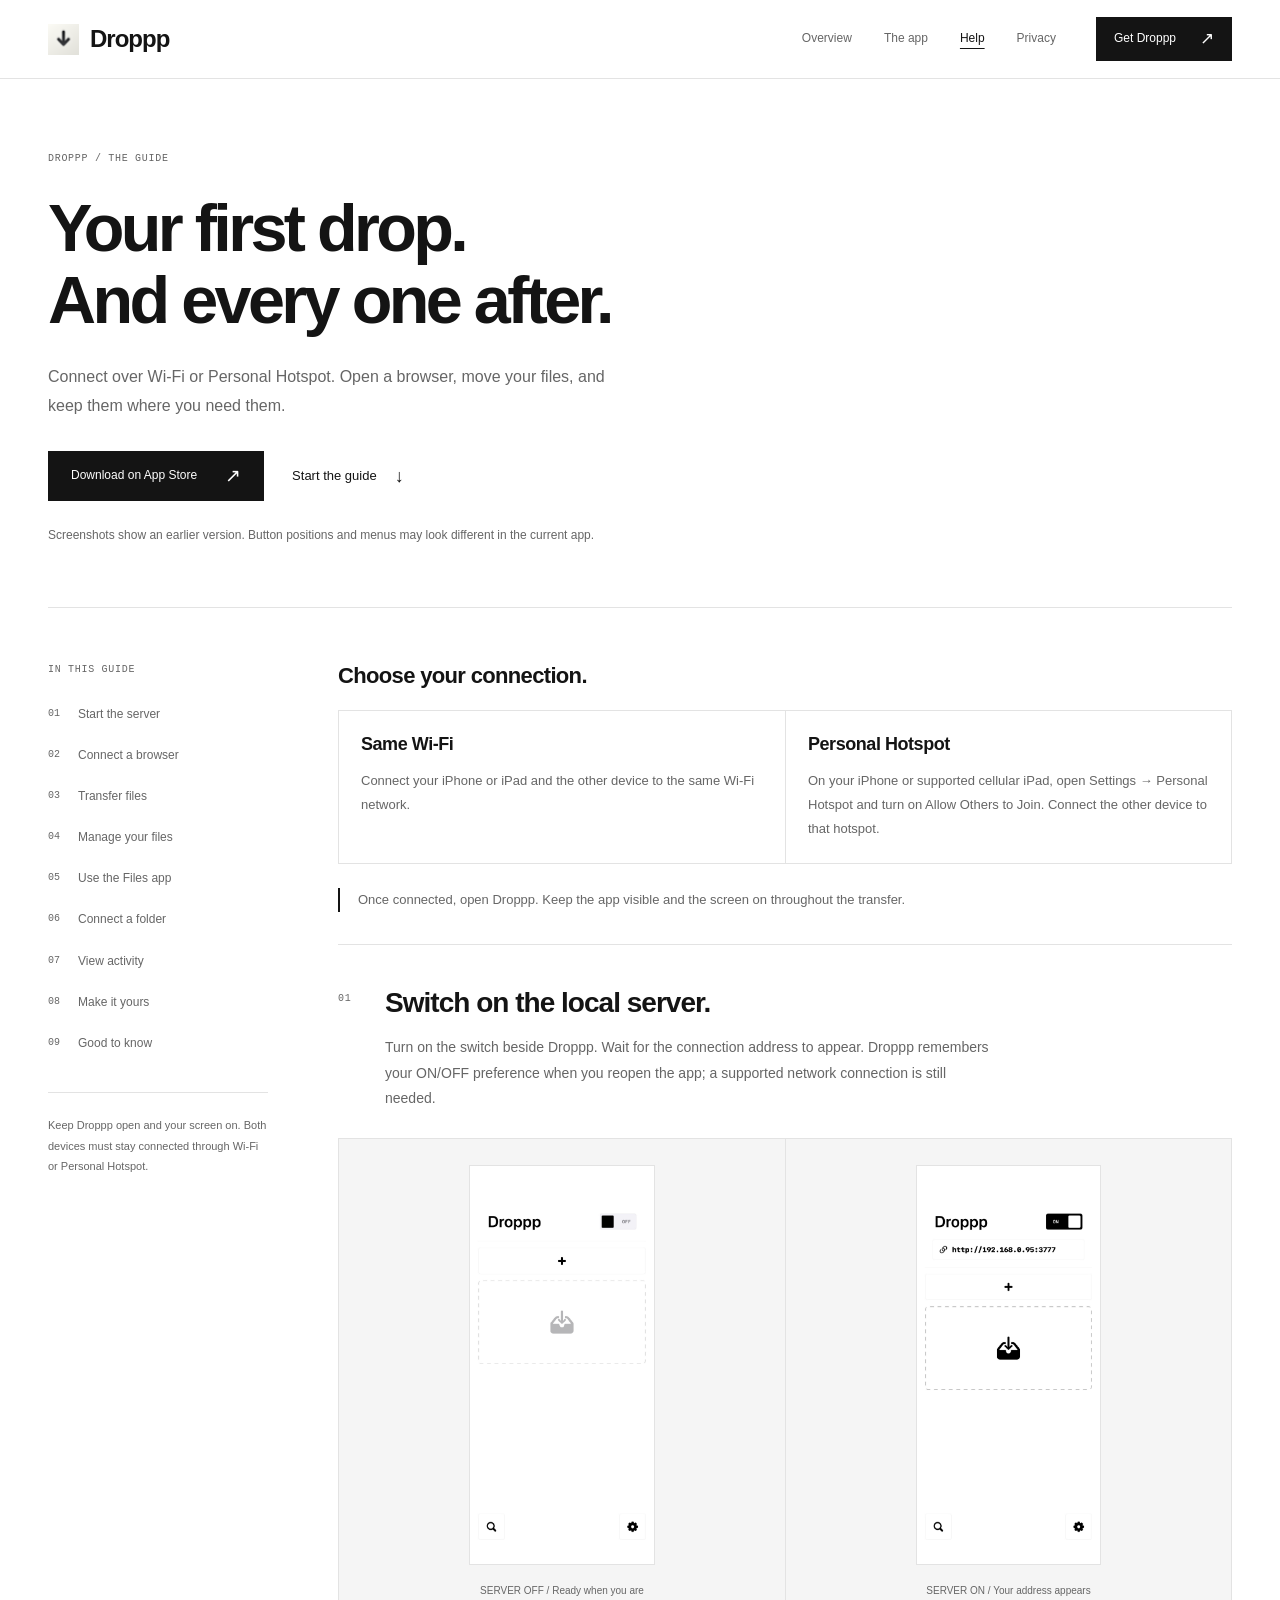
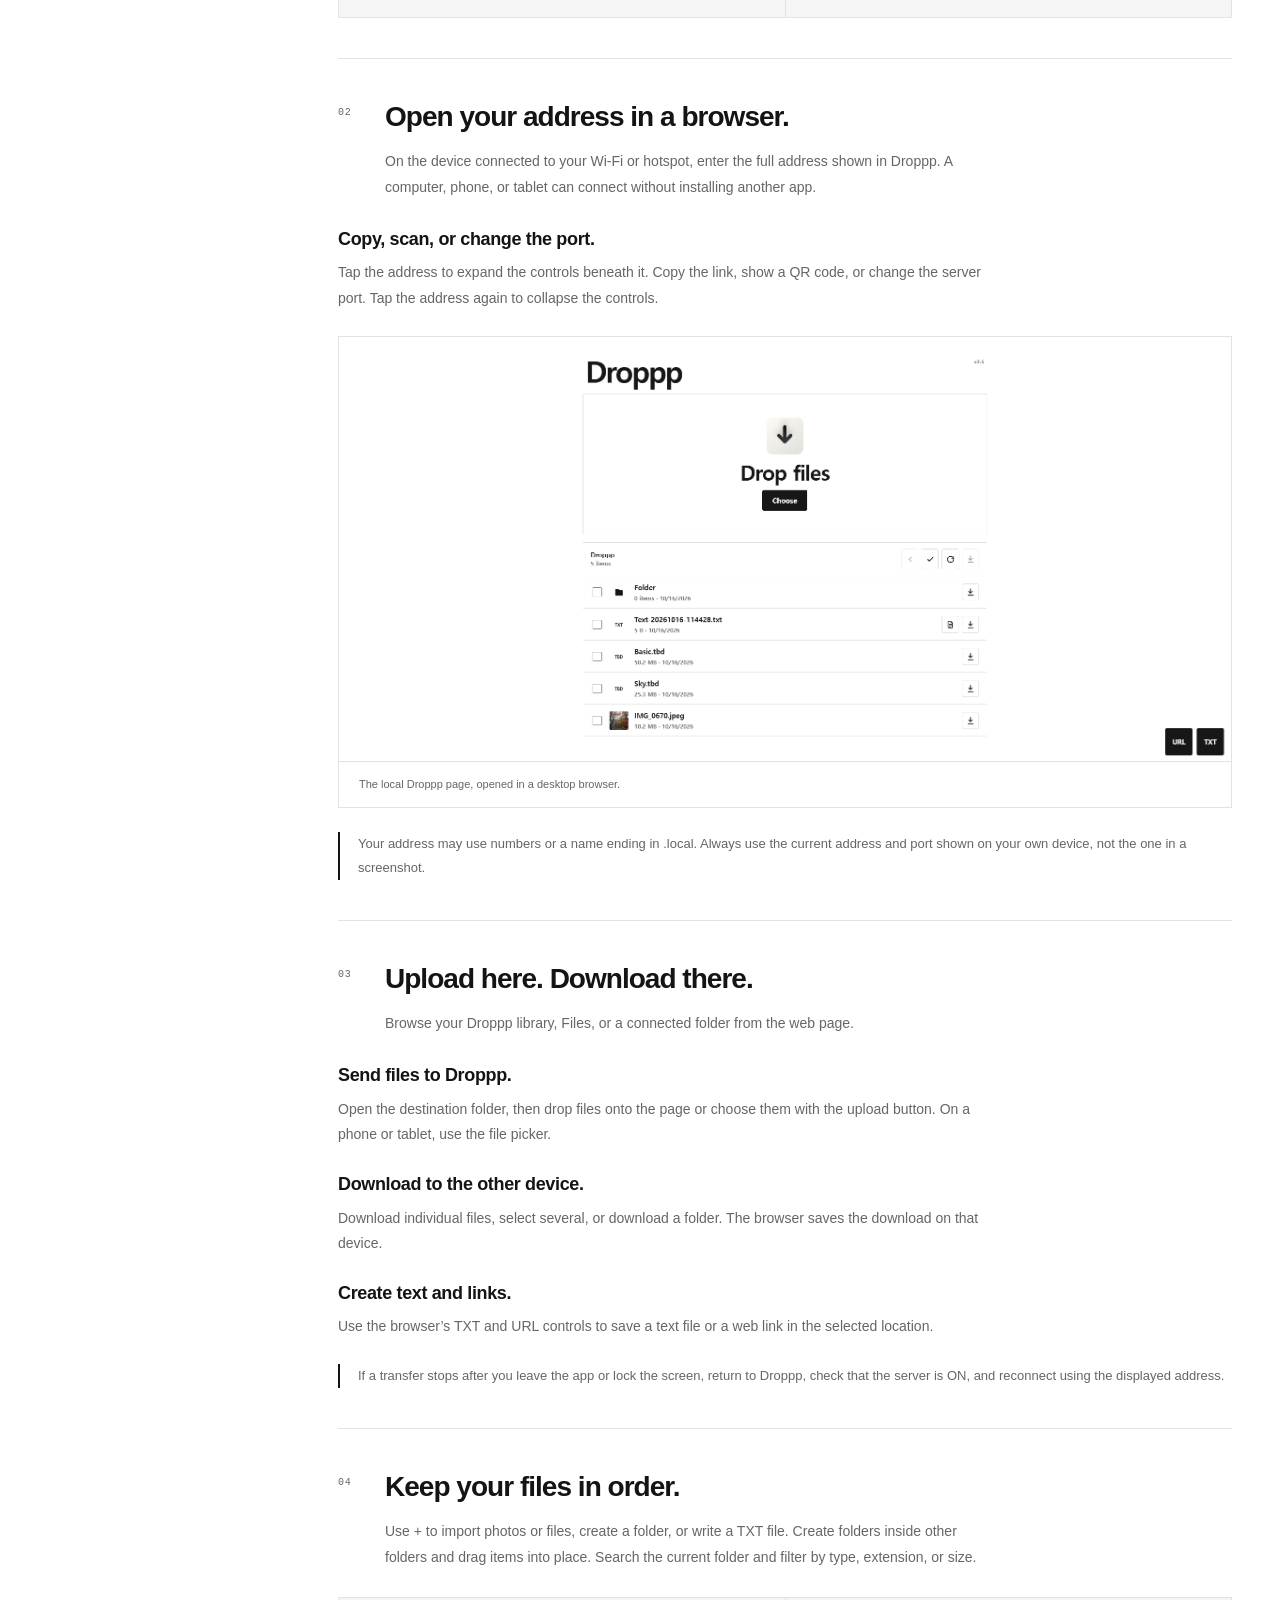
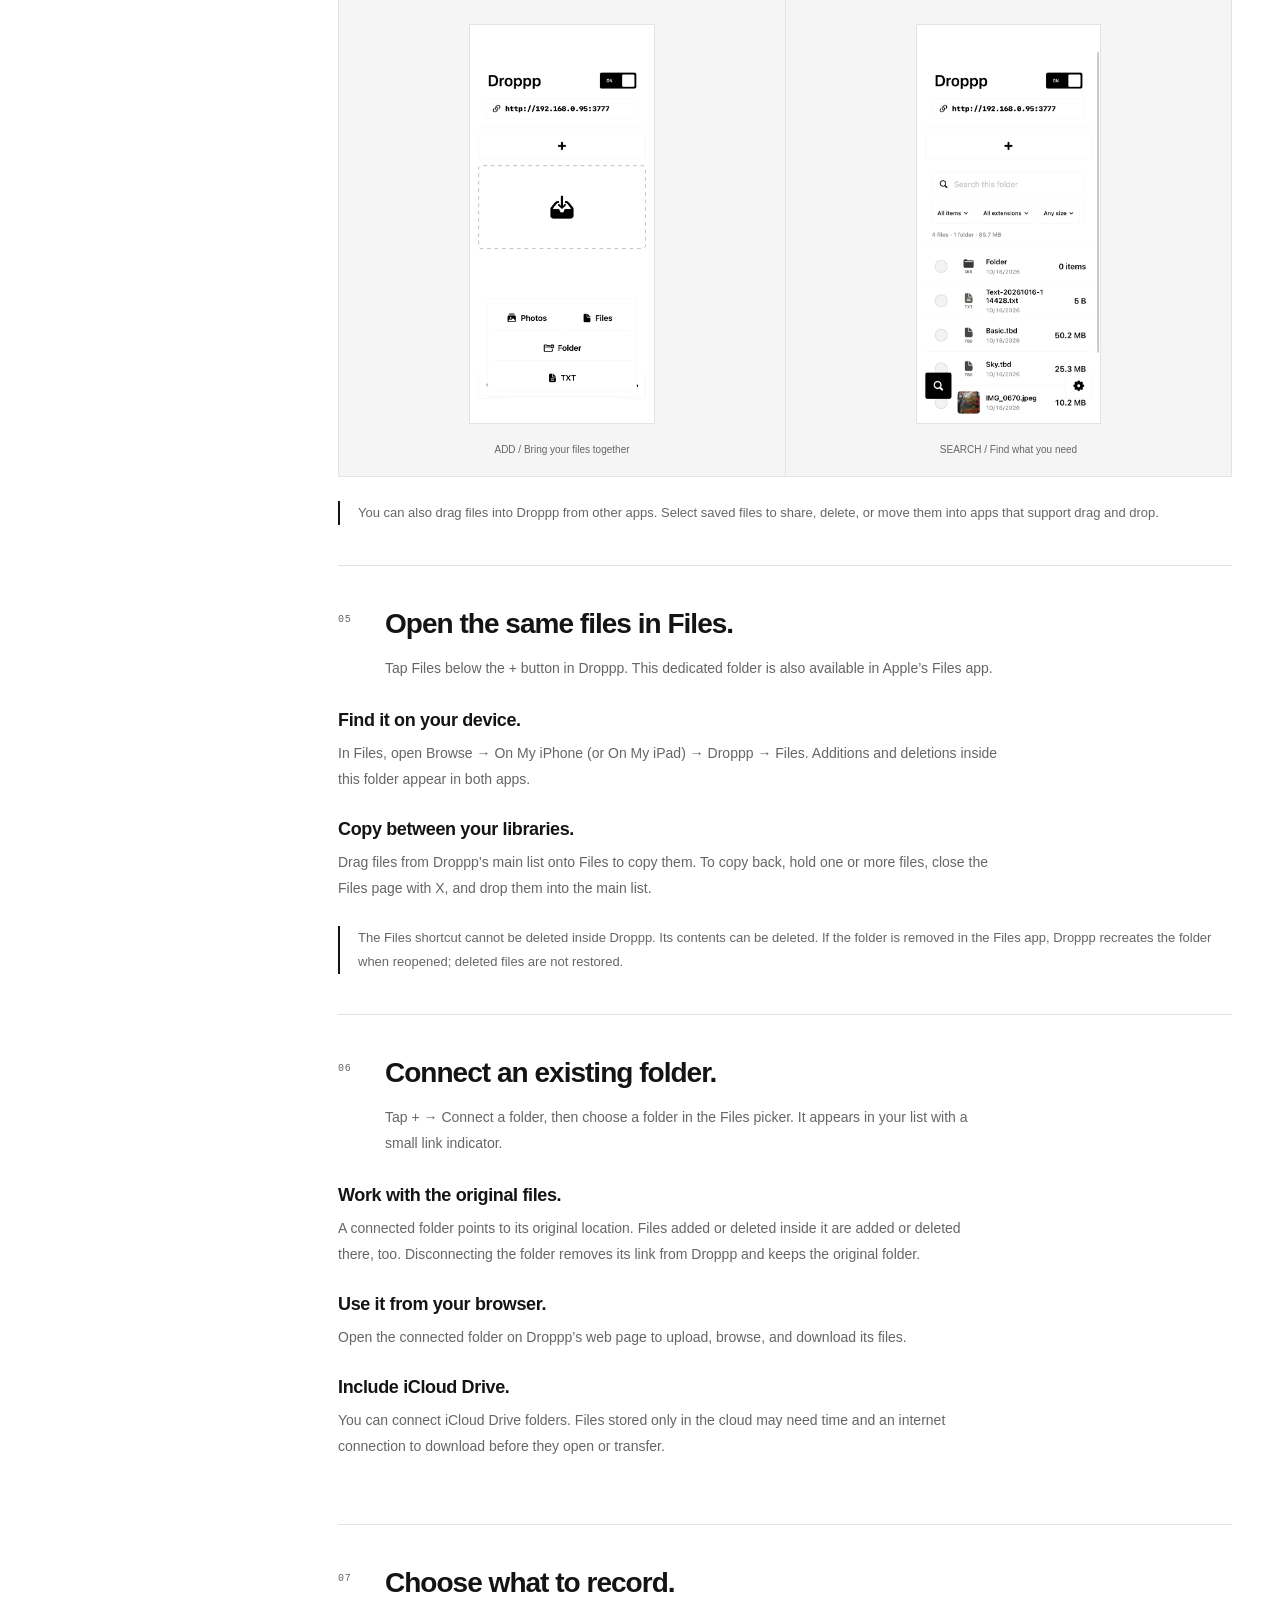
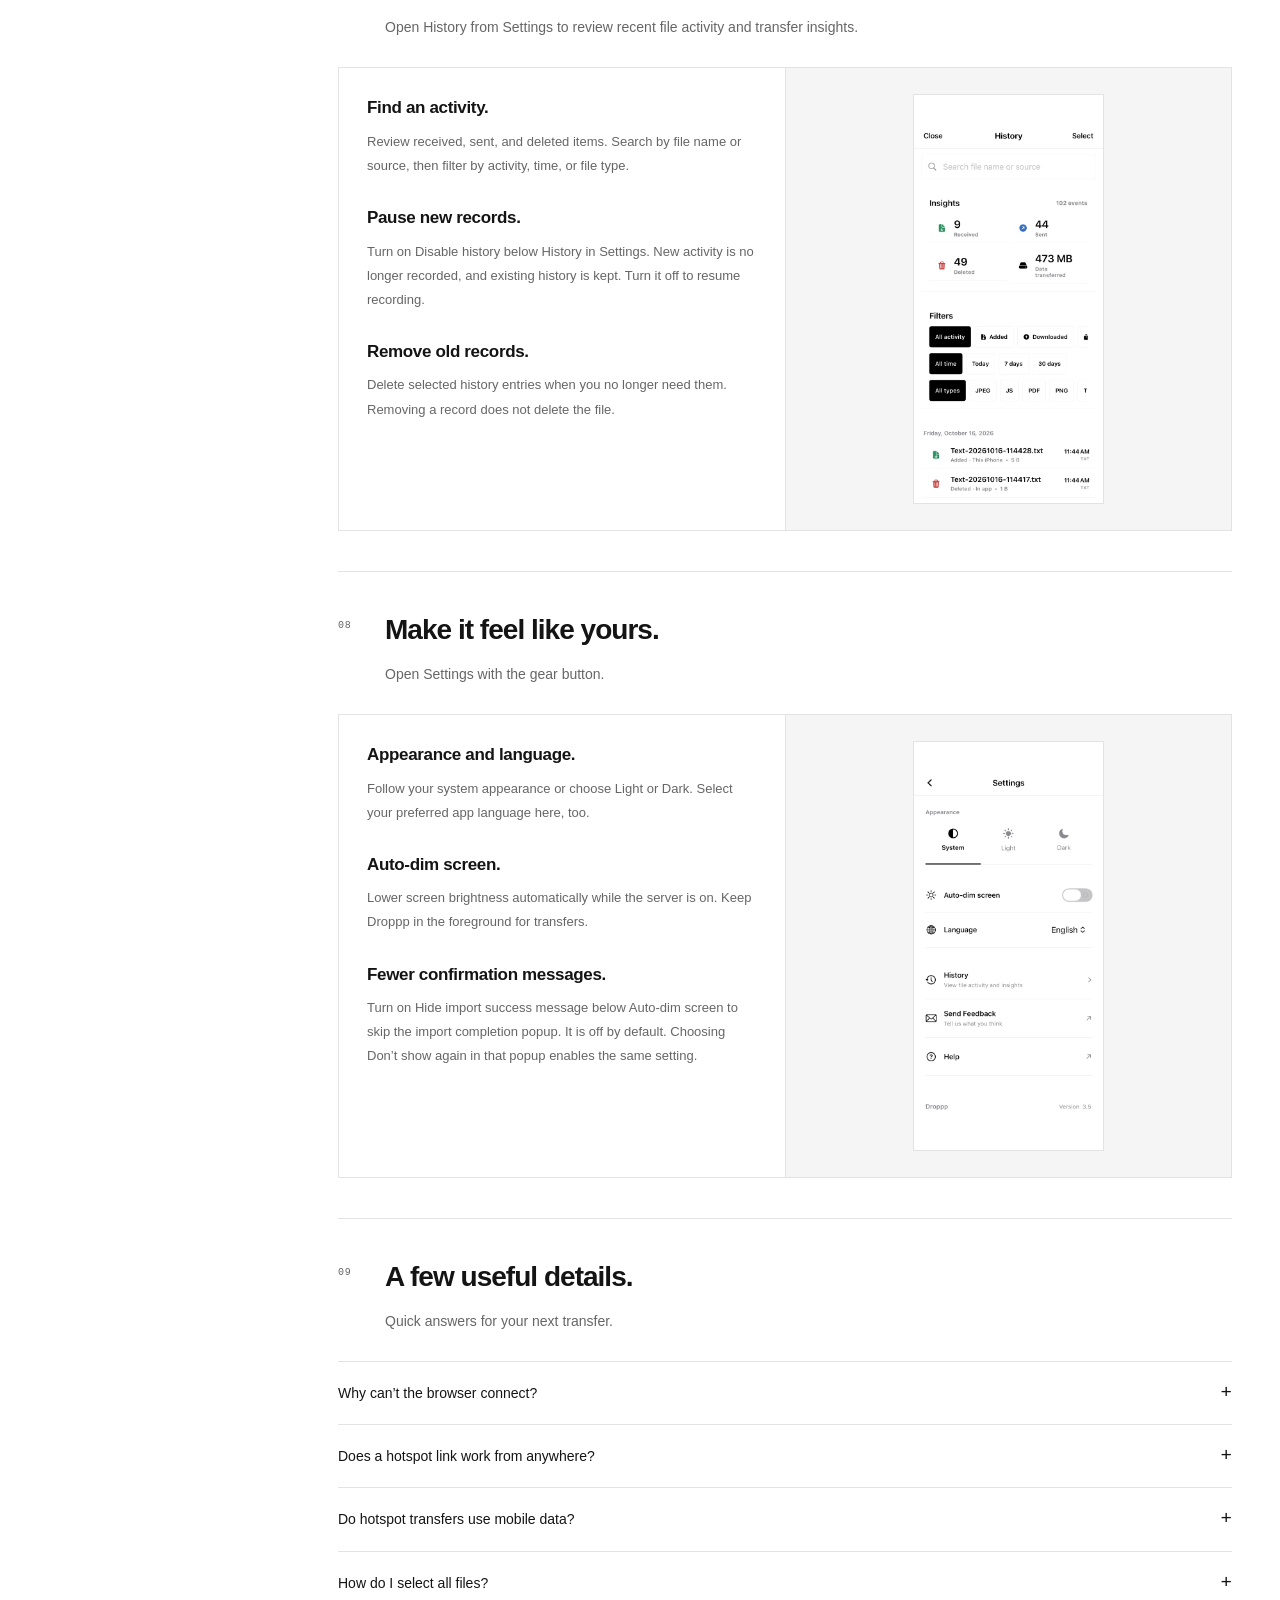
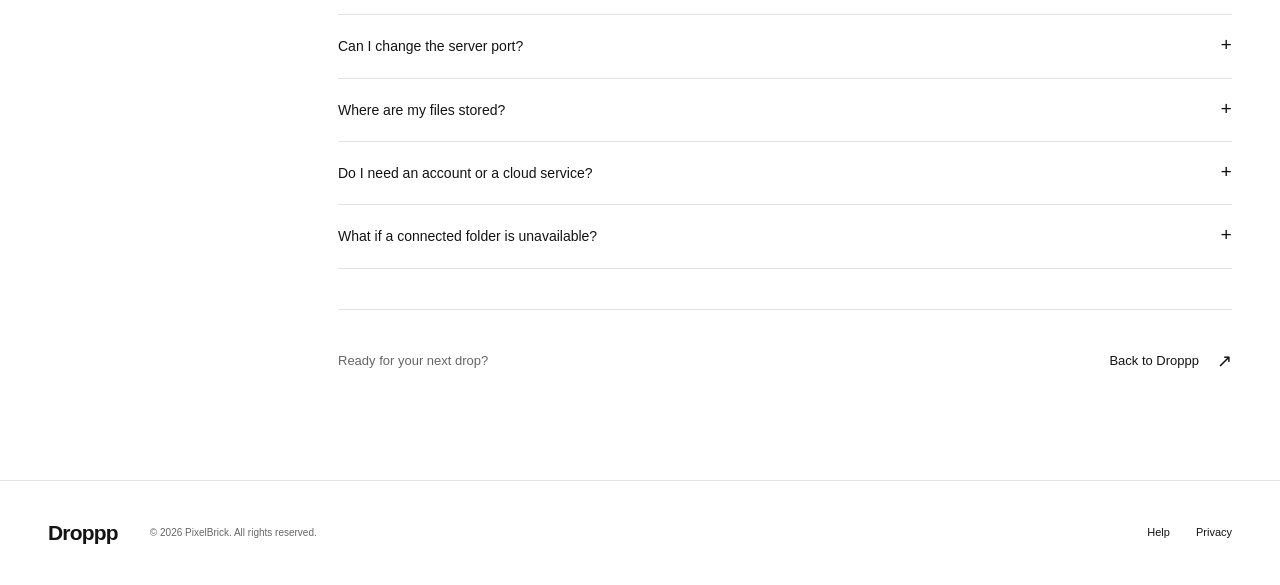
==== commit 1987c1d6: "Add files via upload" ====
--- a/help.html
+++ b/help.html
@@ -5,7 +5,7 @@
   <meta name="viewport" content="width=device-width, initial-scale=1.0" />
   <meta name="theme-color" content="#ffffff" />
   <title>Droppp Help — Your first drop.</title>
-  <meta name="description" content="Set up Droppp, connect a browser on the same Wi-Fi, and move files to and from your iPhone or iPad. A guide with current app screenshots." />
+  <meta name="description" content="Use Droppp over Wi-Fi or Personal Hotspot. Learn to transfer files, use the Files app, connect folders, and adjust your history and import preferences." />
   <link rel="icon" href="favicon.png" />
   <link rel="stylesheet" href="styles.css" />
 </head>
@@ -25,8 +25,9 @@
     <section class="document-heading container">
       <p class="eyebrow">DROPPP / THE GUIDE</p>
       <h1>Your first drop.<br />And every one after.</h1>
-      <p class="intro">A few simple steps from a file on one device to a file on another. Start with Droppp and a shared Wi-Fi network.</p>
-      <div class="button-row"><a class="button button-primary" href="https://apps.apple.com/app/id6773982595" target="_blank" rel="noopener">Download on App Store <span aria-hidden="true">↗</span></a><a class="text-link" href="#start">Start the guide <span aria-hidden="true">↓</span></a></div>
+      <p class="intro">Connect over Wi-Fi or Personal Hotspot. Open a browser, move your files, and keep them where you need them.</p>
+      <div class="button-row"><a class="button button-primary" href="https://apps.apple.com/app/id6773982595" target="_blank" rel="noopener">Download on App Store <span aria-hidden="true">↗</span></a><a class="text-link" href="#steps">Start the guide <span aria-hidden="true">↓</span></a></div>
+      <p class="screenshot-note">Screenshots show an earlier version. Button positions and menus may look different in the current app.</p>
     </section>
 
     <div class="container help-layout">
@@ -37,20 +38,26 @@
           <a href="#connect"><span>02</span> Connect a browser</a>
           <a href="#transfer"><span>03</span> Transfer files</a>
           <a href="#manage"><span>04</span> Manage your files</a>
-          <a href="#history"><span>05</span> View activity</a>
-          <a href="#settings"><span>06</span> Make it yours</a>
-          <a href="#questions"><span>07</span> Good to know</a>
+          <a href="#files"><span>05</span> Use the Files app</a>
+          <a href="#folders"><span>06</span> Connect a folder</a>
+          <a href="#history"><span>07</span> View activity</a>
+          <a href="#settings"><span>08</span> Make it yours</a>
+          <a href="#questions"><span>09</span> Good to know</a>
         </nav>
-        <p class="sidebar-note">Keep Droppp open and both devices on the same Wi-Fi while transferring files.</p>
+        <p class="sidebar-note">Keep Droppp open and your screen on. Both devices must stay connected through Wi-Fi or Personal Hotspot.</p>
       </aside>
       <div class="guide-content">
         <section class="guide-intro" id="steps">
-          <h2>Before you start</h2>
-          <ul><li>Install Droppp on your iPhone or iPad.</li><li>Connect both devices to the same Wi-Fi network.</li><li>Keep Droppp open while the local server is running.</li></ul>
+          <h2>Choose your connection.</h2>
+          <div class="connection-options">
+            <article><h3>Same Wi-Fi</h3><p>Connect your iPhone or iPad and the other device to the same Wi-Fi network.</p></article>
+            <article><h3>Personal Hotspot</h3><p>On your iPhone or supported cellular iPad, open Settings → Personal Hotspot and turn on Allow Others to Join. Connect the other device to that hotspot.</p></article>
+          </div>
+          <p class="text-note">Once connected, open Droppp. Keep the app visible and the screen on throughout the transfer.</p>
         </section>
 
         <section class="guide-step" id="start">
-          <div class="step-heading"><span class="list-index">01</span><div><h2>Switch on the local server.</h2><p>Open Droppp and turn on the switch in the upper-right corner. When the server is running, a local address appears beneath the app name.</p></div></div>
+          <div class="step-heading"><span class="list-index">01</span><div><h2>Switch on the local server.</h2><p>Turn on the switch beside Droppp. Wait for the connection address to appear. Droppp remembers your ON/OFF preference when you reopen the app; a supported network connection is still needed.</p></div></div>
           <div class="guide-pair">
             <figure><img src="assets/iphone-start.jpg" alt="Droppp start screen with the server switch set to OFF" width="1179" height="2556" loading="lazy" decoding="async" /><figcaption>SERVER OFF / Ready when you are</figcaption></figure>
             <figure><img src="assets/iphone-connect.jpg" alt="Droppp with the server switched ON and a local address displayed" width="1179" height="2556" loading="lazy" decoding="async" /><figcaption>SERVER ON / Your address appears</figcaption></figure>
@@ -58,18 +65,26 @@
         </section>
 
         <section class="guide-step" id="connect">
-          <div class="step-heading"><span class="list-index">02</span><div><h2>Open your address in a browser.</h2><p>On your computer, Android device, or tablet, open the local address displayed in Droppp. Both devices need to be connected to the same Wi-Fi. Tap the address in the app to copy it, or use the QR option when scanning is easier.</p></div></div>
+          <div class="step-heading"><span class="list-index">02</span><div><h2>Open your address in a browser.</h2><p>On the device connected to your Wi-Fi or hotspot, enter the full address shown in Droppp. A computer, phone, or tablet can connect without installing another app.</p></div></div>
+          <div class="guide-topics">
+            <article><h3>Copy, scan, or change the port.</h3><p>Tap the address to expand the controls beneath it. Copy the link, show a QR code, or change the server port. Tap the address again to collapse the controls.</p></article>
+          </div>
           <figure class="guide-browser"><img src="assets/browser-transfer.png" alt="The Droppp local browser page with file upload and download controls" width="1897" height="901" loading="lazy" decoding="async" /><figcaption>The local Droppp page, opened in a desktop browser.</figcaption></figure>
-          <p class="text-note">Use the address shown on your own device. The address in these screenshots is an example and may be different from yours.</p>
+          <p class="text-note">Your address may use numbers or a name ending in .local. Always use the current address and port shown on your own device, not the one in a screenshot.</p>
         </section>
 
         <section class="guide-step" id="transfer">
-          <div class="step-heading"><span class="list-index">03</span><div><h2>Drop in. Download back out.</h2><p>Drag files onto the browser’s drop area, or use its file picker to choose what to upload. Received files appear in Droppp on your iPhone or iPad. To move a file the other way, use the download controls beside files in the browser list.</p></div></div>
-          <p class="text-note">Leave Droppp open during the transfer. If you leave the app or the display turns off, return to Droppp and restart the server before connecting again.</p>
+          <div class="step-heading"><span class="list-index">03</span><div><h2>Upload here. Download there.</h2><p>Browse your Droppp library, Files, or a connected folder from the web page.</p></div></div>
+          <div class="guide-topics">
+            <article><h3>Send files to Droppp.</h3><p>Open the destination folder, then drop files onto the page or choose them with the upload button. On a phone or tablet, use the file picker.</p></article>
+            <article><h3>Download to the other device.</h3><p>Download individual files, select several, or download a folder. The browser saves the download on that device.</p></article>
+            <article><h3>Create text and links.</h3><p>Use the browser’s TXT and URL controls to save a text file or a web link in the selected location.</p></article>
+          </div>
+          <p class="text-note">If a transfer stops after you leave the app or lock the screen, return to Droppp, check that the server is ON, and reconnect using the displayed address.</p>
         </section>
 
         <section class="guide-step" id="manage">
-          <div class="step-heading"><span class="list-index">04</span><div><h2>Keep your files in order.</h2><p>Tap the add button to bring in photos or files, create a folder, or add a text file. Use search to find an item in the current folder and filter by type, extension, or size.</p></div></div>
+          <div class="step-heading"><span class="list-index">04</span><div><h2>Keep your files in order.</h2><p>Use + to import photos or files, create a folder, or write a TXT file. Create folders inside other folders and drag items into place. Search the current folder and filter by type, extension, or size.</p></div></div>
           <div class="guide-pair">
             <figure><img src="assets/iphone-add-files.jpg" alt="Droppp add menu for Photos, Files, Folder, and TXT" width="1179" height="2556" loading="lazy" decoding="async" /><figcaption>ADD / Bring your files together</figcaption></figure>
             <figure><img src="assets/iphone-search.jpg" alt="Droppp search field and filters above a folder and file list" width="1179" height="2556" loading="lazy" decoding="async" /><figcaption>SEARCH / Find what you need</figcaption></figure>
@@ -77,24 +92,45 @@
           <p class="text-note">You can also drag files into Droppp from other apps. Select saved files to share, delete, or move them into apps that support drag and drop.</p>
         </section>
 
+        <section class="guide-step" id="files">
+          <div class="step-heading"><span class="list-index">05</span><div><h2>Open the same files in Files.</h2><p>Tap Files below the + button in Droppp. This dedicated folder is also available in Apple’s Files app.</p></div></div>
+          <div class="guide-topics">
+            <article><h3>Find it on your device.</h3><p>In Files, open Browse → On My iPhone (or On My iPad) → Droppp → Files. Additions and deletions inside this folder appear in both apps.</p></article>
+            <article><h3>Copy between your libraries.</h3><p>Drag files from Droppp’s main list onto Files to copy them. To copy back, hold one or more files, close the Files page with X, and drop them into the main list.</p></article>
+          </div>
+          <p class="text-note">The Files shortcut cannot be deleted inside Droppp. Its contents can be deleted. If the folder is removed in the Files app, Droppp recreates the folder when reopened; deleted files are not restored.</p>
+        </section>
+
+        <section class="guide-step" id="folders">
+          <div class="step-heading"><span class="list-index">06</span><div><h2>Connect an existing folder.</h2><p>Tap + → Connect a folder, then choose a folder in the Files picker. It appears in your list with a small link indicator.</p></div></div>
+          <div class="guide-topics">
+            <article><h3>Work with the original files.</h3><p>A connected folder points to its original location. Files added or deleted inside it are added or deleted there, too. Disconnecting the folder removes its link from Droppp and keeps the original folder.</p></article>
+            <article><h3>Use it from your browser.</h3><p>Open the connected folder on Droppp’s web page to upload, browse, and download its files.</p></article>
+            <article><h3>Include iCloud Drive.</h3><p>You can connect iCloud Drive folders. Files stored only in the cloud may need time and an internet connection to download before they open or transfer.</p></article>
+          </div>
+        </section>
+
         <section class="guide-step" id="history">
-          <div class="step-heading"><span class="list-index">05</span><div><h2>See what moved.</h2><p>Open History from Settings to review your recent file activity.</p></div></div>
-          <div class="guide-detail"><div class="detail-copy"><h3>Your activity, at a glance.</h3><p>Insights show received, sent, and deleted items along with the amount of data transferred.</p><h3>Narrow the view.</h3><p>Search for a file name or source, and use the activity, time, and file-type filters to find a specific event.</p></div><figure><img src="assets/iphone-history.jpg" alt="Droppp History screen with Insights, filters, and recent activity" width="1179" height="2556" loading="lazy" decoding="async" /></figure></div>
+          <div class="step-heading"><span class="list-index">07</span><div><h2>Choose what to record.</h2><p>Open History from Settings to review recent file activity and transfer insights.</p></div></div>
+          <div class="guide-detail"><div class="detail-copy"><h3>Find an activity.</h3><p>Review received, sent, and deleted items. Search by file name or source, then filter by activity, time, or file type.</p><h3>Pause new records.</h3><p>Turn on Disable history below History in Settings. New activity is no longer recorded, and existing history is kept. Turn it off to resume recording.</p><h3>Remove old records.</h3><p>Delete selected history entries when you no longer need them. Removing a record does not delete the file.</p></div><figure><img src="assets/iphone-history.jpg" alt="Droppp History screen with Insights, filters, and recent activity" width="1179" height="2556" loading="lazy" decoding="async" /></figure></div>
         </section>
 
         <section class="guide-step" id="settings">
-          <div class="step-heading"><span class="list-index">06</span><div><h2>Make it feel like yours.</h2><p>Open Settings using the gear button in the lower-right corner of Droppp.</p></div></div>
-          <div class="guide-detail"><div class="detail-copy"><h3>Appearance &amp; language.</h3><p>Follow your system appearance, or choose Light or Dark. Set your preferred app language here, too.</p><h3>Auto-dim screen.</h3><p>When enabled, Droppp keeps the current brightness for 10 seconds, then lowers it while the server is on.</p><h3>Help is always here.</h3><p>Return to this guide from the Help row in Settings.</p></div><figure><img src="assets/iphone-settings.jpg" alt="The new Droppp Settings screen showing appearance, auto-dim, language, History, feedback, and Help" width="1179" height="2556" loading="lazy" decoding="async" /></figure></div>
+          <div class="step-heading"><span class="list-index">08</span><div><h2>Make it feel like yours.</h2><p>Open Settings with the gear button.</p></div></div>
+          <div class="guide-detail"><div class="detail-copy"><h3>Appearance and language.</h3><p>Follow your system appearance or choose Light or Dark. Select your preferred app language here, too.</p><h3>Auto-dim screen.</h3><p>Lower screen brightness automatically while the server is on. Keep Droppp in the foreground for transfers.</p><h3>Fewer confirmation messages.</h3><p>Turn on Hide import success message below Auto-dim screen to skip the import completion popup. It is off by default. Choosing Don’t show again in that popup enables the same setting.</p></div><figure><img src="assets/iphone-settings.jpg" alt="Droppp Settings with appearance, auto-dim screen, language, History, and Help" width="1179" height="2556" loading="lazy" decoding="async" /></figure></div>
         </section>
 
         <section class="guide-step" id="questions">
-          <div class="step-heading"><span class="list-index">07</span><div><h2>A few useful details.</h2><p>Quick answers for your next transfer.</p></div></div>
+          <div class="step-heading"><span class="list-index">09</span><div><h2>A few useful details.</h2><p>Quick answers for your next transfer.</p></div></div>
           <div class="faq">
-            <details><summary>Why can’t the browser connect?</summary><p>Check that both devices are on the same Wi-Fi, the local server is switched on, and Droppp is still open. Use the full address currently displayed in the app. If the server has stopped, turn it on again and retry.</p></details>
+            <details><summary>Why can’t the browser connect?</summary><p>Check that both devices share the same Wi-Fi or that the other device is connected to your Personal Hotspot. Keep Droppp open with the server ON and allow its Local Network permission in iOS Settings. Enter the full current address, including http:// and the port. Some guest or public Wi-Fi networks prevent devices from connecting to each other.</p></details>
+            <details><summary>Does a hotspot link work from anywhere?</summary><p>No. The other device must be connected to your hotspot. The address shown in Droppp is a local address, not a public website.</p></details>
+            <details><summary>Do hotspot transfers use mobile data?</summary><p>Transferring files already stored on your device stays on the local connection. Downloading cloud-only files, syncing a connected cloud folder, or other internet activity may use mobile data.</p></details>
             <details><summary>How do I select all files?</summary><p>After selecting files, tap the selected item count in the lower-left corner to select all files.</p></details>
-            <details><summary>Can I change the server port?</summary><p>Press and hold the local server address in Droppp, then enter the port number you want to use. Connect using the updated address.</p></details>
-            <details><summary>Where are my files stored?</summary><p>Received files are stored locally inside Droppp on your iPhone or iPad. They stay there until you move or delete them, or remove the app.</p></details>
-            <details><summary>Do I need an account or a cloud service?</summary><p>No account is required. Transfers use your local Wi-Fi network, and Droppp does not upload your files to a cloud service.</p></details>
+            <details><summary>Can I change the server port?</summary><p>Tap the address to expand its controls, choose the port option, and enter a new port. Reconnect using the updated address.</p></details>
+            <details><summary>Where are my files stored?</summary><p>Your Droppp library and its Files folder are stored on your device and are removed if you delete the app. Connected folders stay in their original location. A connected cloud folder can sync through its storage provider.</p></details>
+            <details><summary>Do I need an account or a cloud service?</summary><p>Droppp needs no account or cloud service for local transfers. Connecting an iCloud Drive folder is optional and uses your existing iCloud setup.</p></details>
+            <details><summary>What if a connected folder is unavailable?</summary><p>Check that it opens in the Files app and that its storage provider is available. For iCloud files, check your internet connection. If access has changed, reconnect the folder from the + menu.</p></details>
           </div>
         </section>
         <div class="help-bottom"><p>Ready for your next drop?</p><a class="text-link" href="index.html">Back to Droppp <span aria-hidden="true">↗</span></a></div>
@@ -104,4 +140,4 @@
   <footer class="site-footer"><div class="container footer-inner"><a class="footer-wordmark" href="index.html">Droppp</a><p>&copy; 2026 PixelBrick. All rights reserved.</p><div><a href="help.html">Help</a><a href="privacy.html">Privacy</a></div></div></footer>
   <script src="nav.js"></script>
 </body>
-</html>+</html>
--- a/styles.css
+++ b/styles.css
@@ -72,6 +72,12 @@
 .section-heading { display: grid; grid-template-columns: 1.2fr 1fr; align-items: end; gap: 80px; margin-bottom: 48px; }
 .section-heading h2 { font-size: clamp(34px, 3.5vw, 48px); line-height: 1.12; letter-spacing: -.045em; }
 .section-heading > p { max-width: 380px; justify-self: end; color: var(--muted); font-size: 15px; line-height: 1.85; }
+.connection-options { display: grid; grid-template-columns: repeat(2, minmax(0, 1fr)); margin-bottom: 36px; border: 1px solid var(--line); }
+.connection-options article { min-width: 0; padding: 26px 30px; }
+.connection-options article + article { border-left: 1px solid var(--line); }
+.connection-options .eyebrow { margin-bottom: 14px; }
+.connection-options h3 { font-size: 22px; line-height: 1.3; letter-spacing: -.025em; }
+.connection-options p:not(.eyebrow) { margin-top: 12px; max-width: 460px; color: var(--muted); font-size: 14px; line-height: 1.85; }
 .transfer-layout { display: grid; grid-template-columns: 1.85fr 1fr; gap: 52px; align-items: stretch; }
 .browser-preview { min-width: 0; border: 1px solid var(--line); align-self: center; }
 .browser-preview .panel-label { border-bottom: 1px solid var(--line); background: var(--surface); padding: 14px 20px; }
@@ -108,6 +114,8 @@
 .use-grid article + article { border-left: 1px solid var(--line); }
 .use-grid h3 { font-size: 23px; line-height: 1.3; letter-spacing: -.03em; margin-top: 36px; }
 .use-grid p { font-size: 14px; color: var(--muted); line-height: 1.85; margin-top: 16px; max-width: 320px; }
+.use-grid .text-link { margin-top: 16px; }
+.screenshot-note { color: var(--muted); font-size: 12px; line-height: 1.8; margin-top: 24px; }
 .download-section { background: var(--ink); color: #fff; padding-block: 76px; }
 .download-layout { display: flex; justify-content: space-between; align-items: center; gap: 50px; }
 .download-section .eyebrow { color: #ababab; }
@@ -123,7 +131,7 @@
 .footer-inner > div a { display: inline-flex; align-items: center; min-height: 44px; font-size: 11px; }
 .footer-inner a:hover { text-decoration: underline; text-underline-offset: 5px; }
 
-/* Help: indexed documentation with images only where a current capture exists. */
+/* Help: current instructions, with earlier screenshots for orientation. */
 .document-heading { padding-block: 72px 60px; border-bottom: 1px solid var(--line); }
 .document-heading h1 { font-size: clamp(46px, 5.2vw, 72px); line-height: 1.08; letter-spacing: -.055em; }
 .document-heading .intro { margin-top: 25px; max-width: 570px; font-size: 16px; color: var(--muted); line-height: 1.85; }
@@ -137,6 +145,10 @@
 .guide-intro { padding: 0 0 32px; }
 .guide-intro h2 { font-size: 22px; line-height: 1.3; letter-spacing: -.03em; }
 .guide-intro ul { margin: 18px 0 0; padding-left: 18px; color: var(--muted); font-size: 13px; line-height: 2; }
+.guide-intro .connection-options { margin-block: 20px 0; }
+.guide-intro .connection-options article { padding: 22px; }
+.guide-intro .connection-options h3 { font-size: 18px; }
+.guide-intro .connection-options p { font-size: 13px; }
 .guide-step { border-top: 1px solid var(--line); padding-block: 40px; scroll-margin-top: 100px; }
 .step-heading { display: grid; grid-template-columns: 32px 1fr; gap: 15px; margin-bottom: 26px; }
 .step-heading .list-index { margin-top: 6px; }
@@ -157,7 +169,11 @@
 .detail-copy h3 { font-size: 17px; letter-spacing: -.02em; line-height: 1.4; margin-bottom: 10px; }
 .detail-copy h3:not(:first-child) { margin-top: 28px; }
 .detail-copy p, .text-note { font-size: 13px; line-height: 1.85; color: var(--muted); }
+.guide-topics { display: grid; gap: 24px; margin-block: 24px; }
+.guide-topics h3 { font-size: 18px; line-height: 1.4; letter-spacing: -.02em; margin-bottom: 8px; }
+.guide-topics p { color: var(--muted); font-size: 14px; line-height: 1.85; max-width: 660px; }
 .text-note { border-left: 2px solid var(--ink); padding-left: 18px; margin-top: 24px; }
+.text-note a { color: var(--ink); text-decoration: underline; text-underline-offset: 4px; }
 .faq { border-bottom: 1px solid var(--line); }
 .faq details { border-top: 1px solid var(--line); }
 .faq summary { list-style: none; display: flex; justify-content: space-between; gap: 24px; cursor: pointer; padding: 20px 0; font-size: 14px; font-weight: 500; }
@@ -234,6 +250,11 @@
   .section-heading h2 { font-size: 36px; }
   .section-heading > p { justify-self: start; max-width: 520px; font-size: 14px; }
   .eyebrow { margin-bottom: 20px; }
+  .connection-options { grid-template-columns: 1fr; margin-bottom: 28px; }
+  .connection-options article { padding: 22px; }
+  .connection-options article + article { border-left: 0; border-top: 1px solid var(--line); }
+  .connection-options h3 { font-size: 21px; }
+  .connection-options p:not(.eyebrow) { font-size: 13px; }
   .transfer-layout { grid-template-columns: 1fr; gap: 26px; }
   .browser-preview figcaption { font-size: 10px; }
   .flow-list li { padding-block: 22px; }
@@ -273,6 +294,7 @@
   .step-heading { grid-template-columns: 24px 1fr; gap: 10px; }
   .step-heading h2 { font-size: 25px; }
   .step-heading p { font-size: 13px; }
+  .guide-topics p { font-size: 13px; }
   .guide-pair figure { padding: 15px 12px 0; }
   .guide-pair figcaption { font-size: 9px; padding-block: 14px; }
   .guide-detail { grid-template-columns: 1fr; }
@@ -294,4 +316,4 @@
 @media (prefers-reduced-motion: reduce) {
   html { scroll-behavior: auto; }
   *, *::before, *::after { transition: none !important; animation: none !important; }
-}+}
